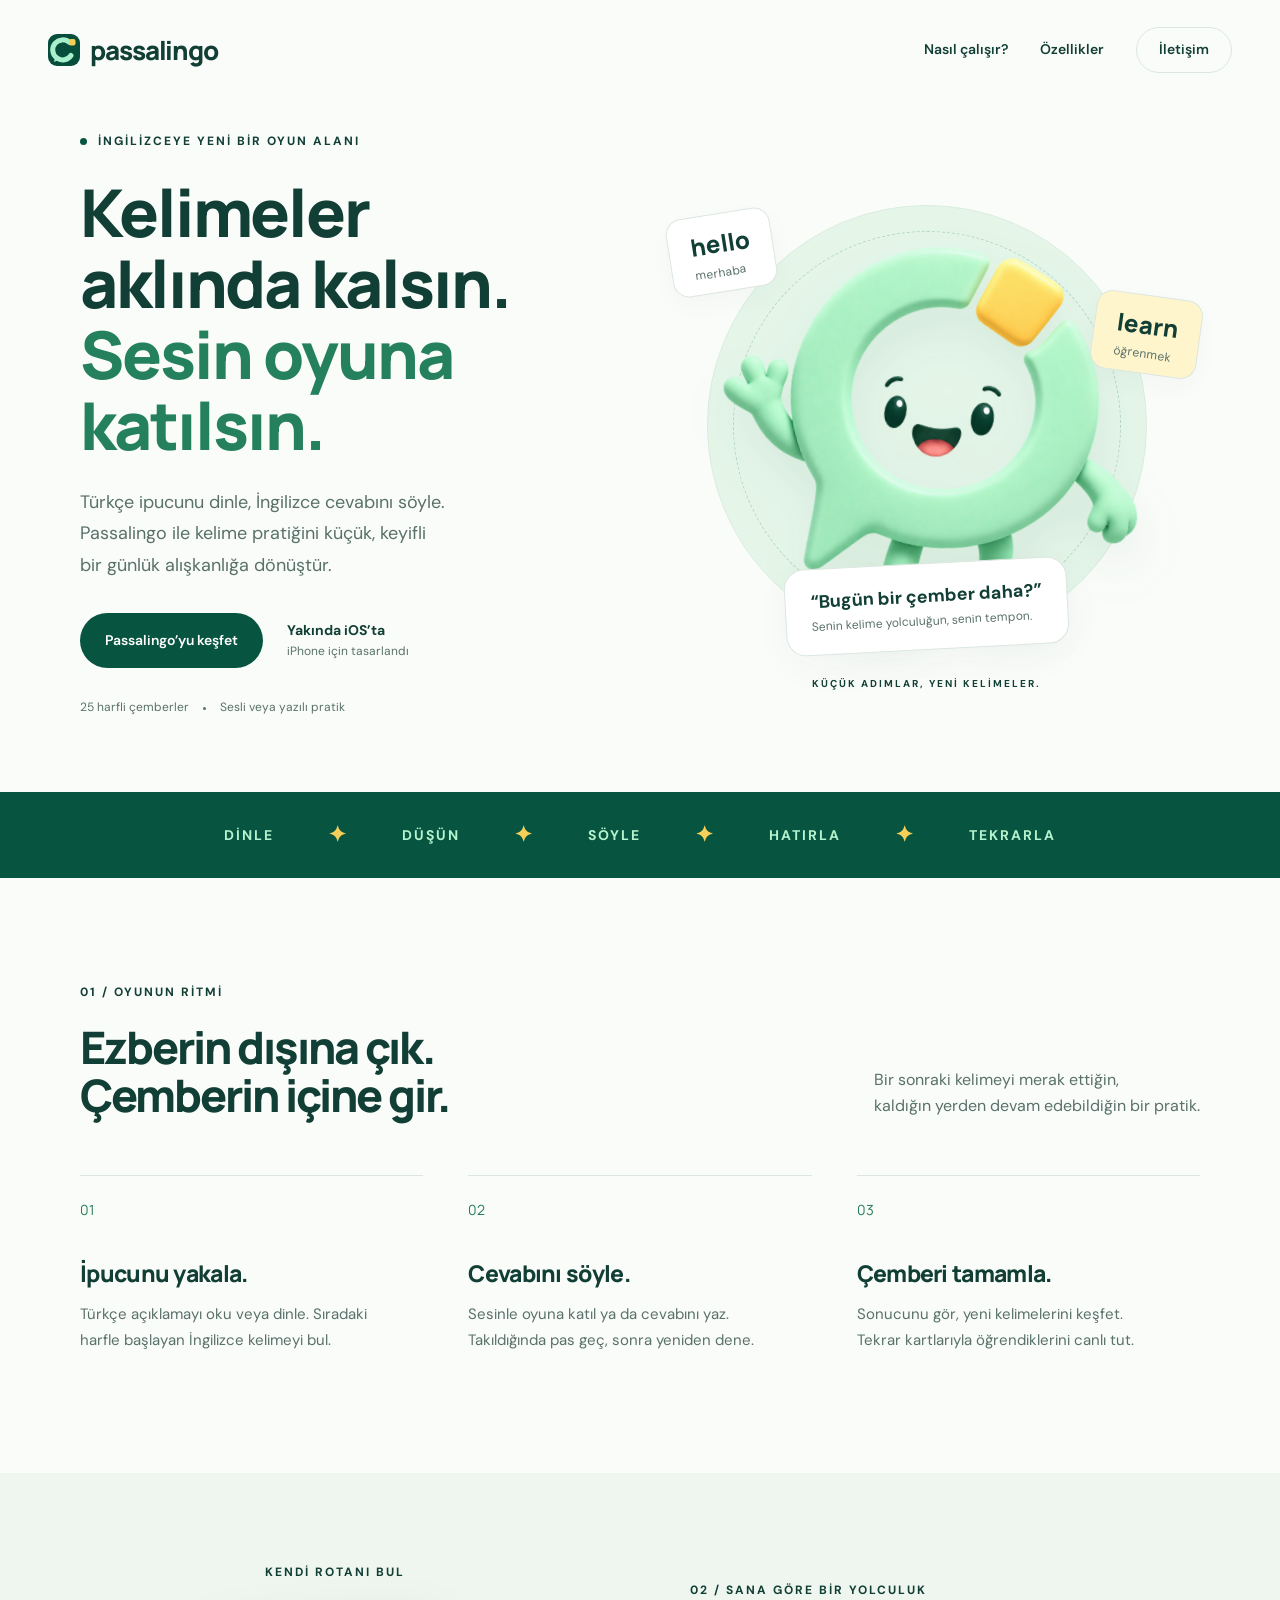
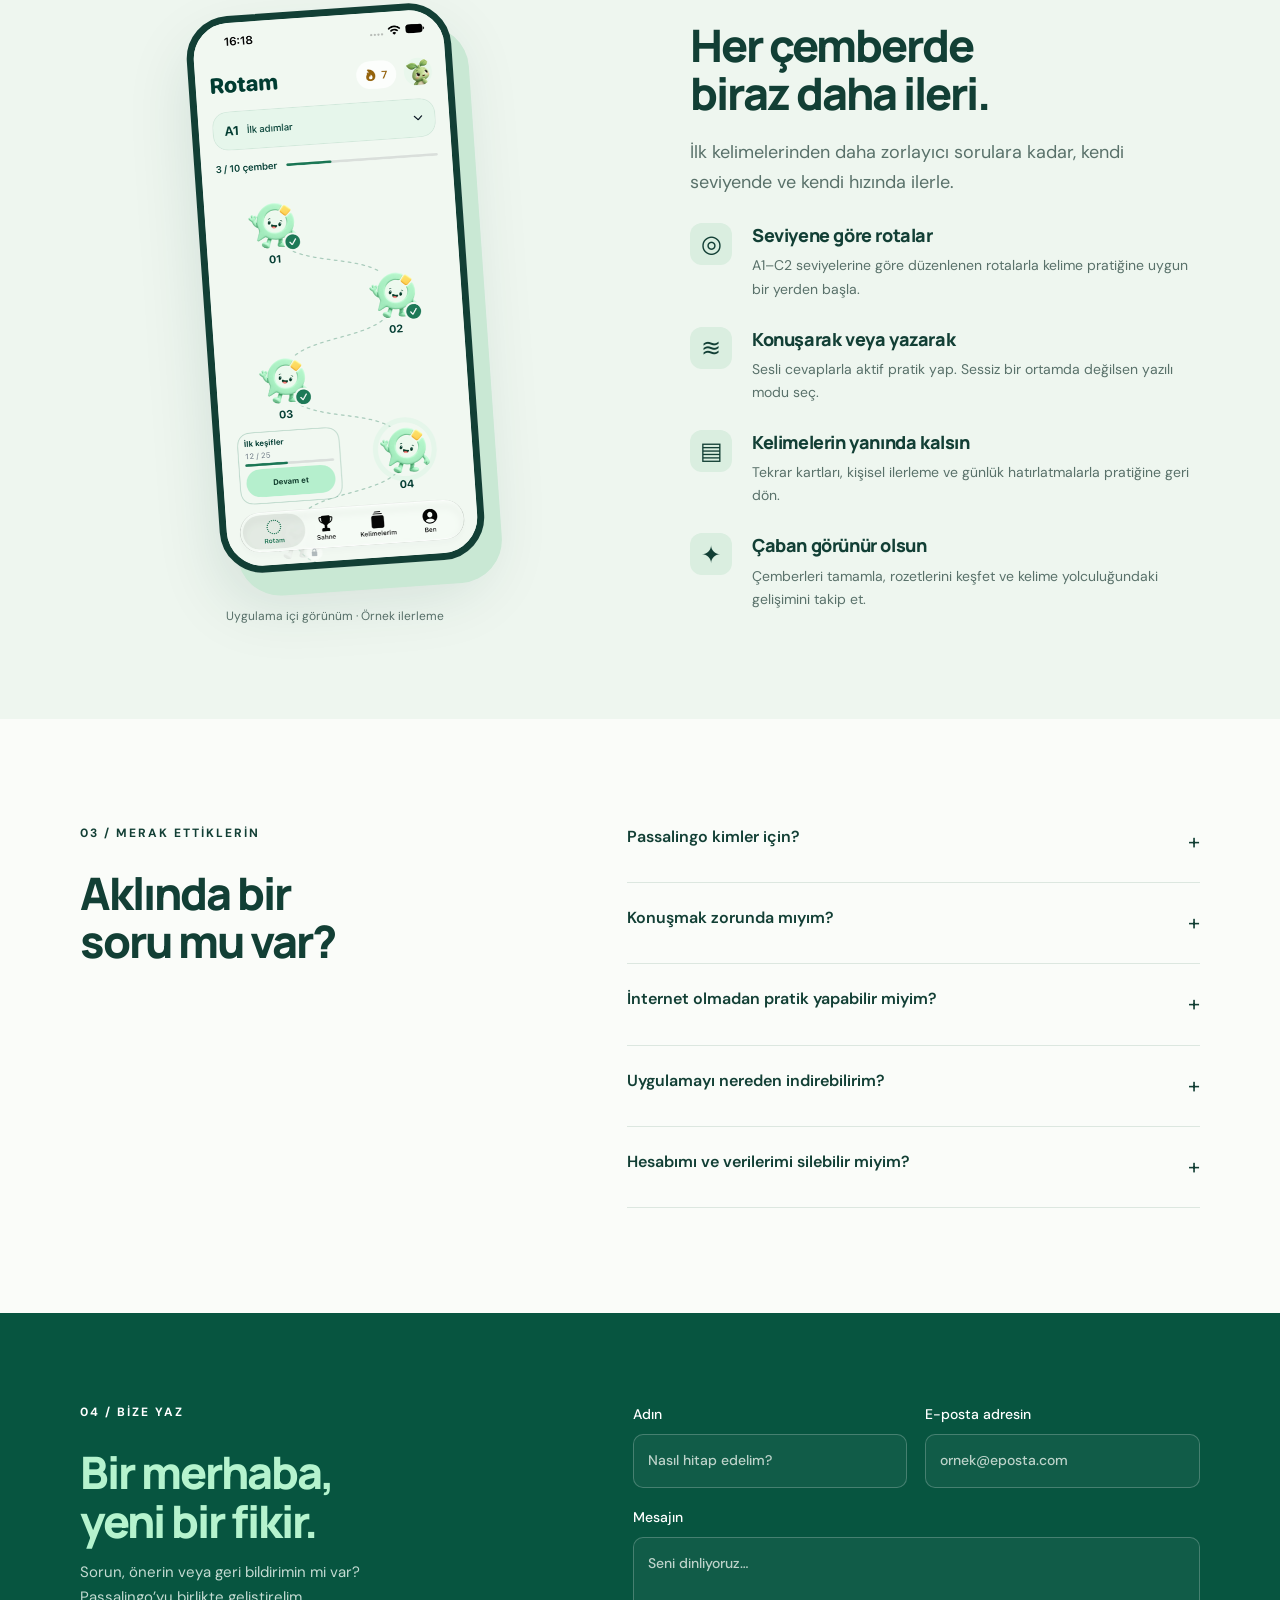
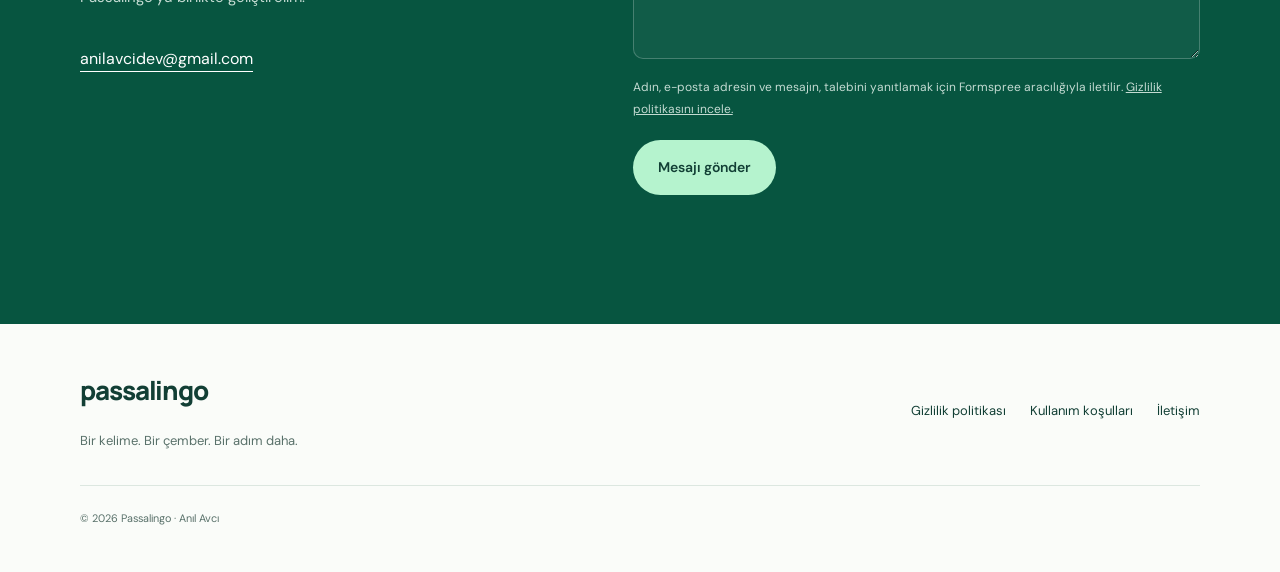
==== index.html @ 8ac50505 "Polish mobile text spacing and document live Pages setup" ====
<!doctype html><html lang="tr"><head><meta charset="utf-8"><meta name="viewport" content="width=device-width,initial-scale=1"><meta name="theme-color" content="#064e3b"><title>Passalingo — Kelimeler aklında kalsın.</title><meta name="description" content="Türkçe ipuçları, İngilizce cevaplar. Passalingo ile sesli ve yazılı kelime pratiği yap, öğrenme çemberlerinde ilerle."><meta property="og:title" content="Passalingo — Kelimeler aklında kalsın."><meta property="og:description" content="Türkçe ipuçları, İngilizce cevaplar. Passalingo ile sesli ve yazılı kelime pratiği yap, öğrenme çemberlerinde ilerle."><meta property="og:type" content="website"><link rel="icon" href="assets/favicon.svg" type="image/svg+xml"><link rel="stylesheet" href="styles.css"><script src="script.js" defer></script></head><body><a class="skip" href="#main">İçeriğe geç</a><header><a class="brand" href="index.html"><img src="assets/favicon.svg" alt="" width="32" height="32">passalingo</a><nav aria-label="Ana gezinme"><a href="index.html#nasil">Nasıl çalışır?</a><a href="index.html#ozellikler">Özellikler</a><a class="nav-contact" href="index.html#iletisim">İletişim</a></nav></header><main id="main"><section class="hero wrap"><div class="hero-copy"><span class="eyebrow"><span class="pill-dot"></span> İNGİLİZCEYE YENİ BİR OYUN ALANI</span><h1>Kelimeler<br>aklında kalsın.<br><em>Sesin oyuna<br>katılsın.</em></h1><p>Türkçe ipucunu dinle, İngilizce cevabını söyle. <br>Passalingo ile kelime pratiğini küçük, keyifli <br>bir günlük alışkanlığa dönüştür.</p><div class="hero-actions"><a class="button" href="#nasil">Passalingo’yu keşfet</a><span class="release">Yakında iOS’ta <small>iPhone için tasarlandı</small></span></div><div class="hero-note"><span>25 harfli çemberler</span><i></i><span>Sesli veya yazılı pratik</span></div></div><div class="hero-art"><div class="orbit"></div><span class="floating word-one">hello <small>merhaba</small></span><span class="floating word-two">learn <small>öğrenmek</small></span><img class="mascot" src="assets/mascot.png" alt="El sallayan mint yeşili Passalingo maskotu" width="700" height="700"><div class="speech">“Bugün bir çember daha?”<span>Senin kelime yolculuğun, senin tempon.</span></div><span class="art-caption">KÜÇÜK ADIMLAR, YENİ KELİMELER.</span></div></section><div class="ticker" aria-label="Öğrenme yaklaşımı"><span>DİNLE</span><b>✦</b><span>DÜŞÜN</span><b>✦</b><span>SÖYLE</span><b>✦</b><span>HATIRLA</span><b>✦</b><span>TEKRARLA</span></div><section id="nasil" class="wrap section"><div class="section-heading"><span class="eyebrow">01 / OYUNUN RİTMİ</span><h2>Ezberin dışına çık.<br>Çemberin içine gir.</h2><p>Bir sonraki kelimeyi merak ettiğin,<br>kaldığın yerden devam edebildiğin bir pratik.</p></div><div class="steps"><article><span class="step">01</span><h3>İpucunu yakala.</h3><p>Türkçe açıklamayı oku veya dinle. Sıradaki harfle başlayan İngilizce kelimeyi bul.</p></article><article><span class="step">02</span><h3>Cevabını söyle.</h3><p>Sesinle oyuna katıl ya da cevabını yaz. Takıldığında pas geç, sonra yeniden dene.</p></article><article><span class="step">03</span><h3>Çemberi tamamla.</h3><p>Sonucunu gör, yeni kelimelerini keşfet. Tekrar kartlarıyla öğrendiklerini canlı tut.</p></article></div></section><section id="ozellikler" class="feature-section"><div class="wrap feature-grid"><div class="phone-area"><span class="eyebrow">KENDİ ROTANI BUL</span><div class="phone"><img src="assets/route.png" width="461" height="1000" loading="lazy" alt="Passalingo Rotam ekranı: A1 öğrenme rotası, tamamlanan ve devam eden kelime çemberleri"></div><small>Uygulama içi görünüm · Örnek ilerleme</small></div><div class="feature-copy"><span class="eyebrow">02 / SANA GÖRE BİR YOLCULUK</span><h2>Her çemberde<br>biraz daha ileri.</h2><p class="lead">İlk kelimelerinden daha zorlayıcı sorulara kadar, kendi seviyende ve kendi hızında ilerle.</p><article class="feature"><span>◎</span><div><h3>Seviyene göre rotalar</h3><p>A1–C2 seviyelerine göre düzenlenen rotalarla kelime pratiğine uygun bir yerden başla.</p></div></article><article class="feature"><span>≋</span><div><h3>Konuşarak veya yazarak</h3><p>Sesli cevaplarla aktif pratik yap. Sessiz bir ortamda değilsen yazılı modu seç.</p></div></article><article class="feature"><span>▤</span><div><h3>Kelimelerin yanında kalsın</h3><p>Tekrar kartları, kişisel ilerleme ve günlük hatırlatmalarla pratiğine geri dön.</p></div></article><article class="feature"><span>✦</span><div><h3>Çaban görünür olsun</h3><p>Çemberleri tamamla, rozetlerini keşfet ve kelime yolculuğundaki gelişimini takip et.</p></div></article></div></div></section><section class="wrap section faq-section"><div><span class="eyebrow">03 / MERAK ETTİKLERİN</span><h2>Aklında bir<br>soru mu var?</h2></div><div class="faq"><details><summary>Passalingo kimler için?</summary><p>İngilizce kelimelerini Türkçe ipuçlarıyla geliştirmek ve konuşarak pratik yapmak isteyenler için. Seviye rotaları, farklı deneyim düzeylerinde pratik yapmana yardımcı olur.</p></details><details><summary>Konuşmak zorunda mıyım?</summary><p>Hayır. Sesli ve yazılı cevap seçenekleri bulunur. Mikrofon izni sesli pratik içindir; yazılı modda mikrofon kullanman gerekmez.</p></details><details><summary>İnternet olmadan pratik yapabilir miyim?</summary><p>Önceden indirilmiş kişisel pratik paketleriyle çevrimdışı çalışabilirsin. Giriş, yeni içerik indirme ve ilerlemeni hesabınla eşitleme için internet gerekir.</p></details><details><summary>Uygulamayı nereden indirebilirim?</summary><p>Passalingo henüz App Store’da yayımlanmadı. Yayınlandığında indirme bağlantısı bu sayfada yer alacak. Soruların için aşağıdaki formdan bize ulaşabilirsin.</p></details><details><summary>Hesabımı ve verilerimi silebilir miyim?</summary><p>Uygulamada Ayarlar → Hesabımı sil adımlarını izleyebilirsin. Verilerin ve silme süreci hakkında ayrıntıları <a href="privacy.html">gizlilik politikamızda</a> bulabilirsin.</p></details></div></section><section id="iletisim" class="contact-section"><div class="wrap contact-grid"><div><span class="eyebrow">04 / BİZE YAZ</span><h2>Bir merhaba,<br>yeni bir fikir.</h2><p>Sorun, önerin veya geri bildirimin mi var?<br>Passalingo’yu birlikte geliştirelim.</p><a class="email" href="mailto:anilavcidev@gmail.com">anilavcidev@gmail.com</a></div><form action="https://formspree.io/f/xqpaobjk" method="POST" id="contact-form"><div class="form-row"><label>Adın<input name="name" autocomplete="name" required maxlength="100" placeholder="Nasıl hitap edelim?"></label><label>E-posta adresin<input type="email" name="email" autocomplete="email" required maxlength="254" placeholder="ornek@eposta.com"></label></div><label>Mesajın<textarea name="message" required minlength="10" maxlength="5000" rows="4" placeholder="Seni dinliyoruz…"></textarea></label><input type="text" name="_gotcha" class="honeypot" tabindex="-1" autocomplete="off" aria-hidden="true"><p class="form-notice">Adın, e-posta adresin ve mesajın, talebini yanıtlamak için Formspree aracılığıyla iletilir. <a href="privacy.html">Gizlilik politikasını incele.</a></p><button class="button" type="submit">Mesajı gönder</button><p id="form-status" role="status" aria-live="polite"></p></form></div></section></main><footer><a class="brand" href="index.html">passalingo</a><p>Bir kelime. Bir çember. Bir adım daha.</p><div><a href="privacy.html">Gizlilik politikası</a><a href="terms.html">Kullanım koşulları</a><a href="mailto:anilavcidev@gmail.com">İletişim</a></div><small>© 2026 Passalingo · Anıl Avcı</small></footer></body></html>
---- styles.css ----
@import url('https://fonts.googleapis.com/css2?family=DM+Sans:wght@400;500;600;700&family=Manrope:wght@400;500;600;700;800&display=swap');
:root{--ink:#123f35;--green:#075540;--mint:#b5f3ce;--paper:#fafcf9;--muted:#59716a;--line:#dce7e0;--yellow:#f6cf59}*{box-sizing:border-box}html{scroll-behavior:smooth;scroll-padding-top:100px}body{margin:0;background:var(--paper);color:var(--ink);font-family:'DM Sans',sans-serif;font-size:16px;line-height:1.65}a{color:inherit}button,input,textarea{font:inherit}button,a,input,textarea,summary{-webkit-tap-highlight-color:transparent}a:focus-visible,button:focus-visible,summary:focus-visible{outline:3px solid #b88915;outline-offset:6px}header{max-width:1280px;margin:auto;height:100px;padding:0 48px;display:flex;align-items:center;justify-content:space-between}.brand{display:flex;gap:10px;align-items:center;font-family:Manrope,sans-serif;font-size:26px;font-weight:800;letter-spacing:-1.1px;text-decoration:none}nav{display:flex;align-items:center;gap:32px;font-size:14px;font-weight:600}nav a{text-decoration:none}nav a:hover{color:#23815d}.nav-contact{border:1px solid var(--line);padding:10px 22px;border-radius:50px}.wrap{max-width:1184px;margin:auto;padding-left:32px;padding-right:32px}.hero{display:grid;grid-template-columns:1.05fr 1fr;min-height:690px;align-items:center;padding-top:32px;padding-bottom:74px}.eyebrow{font-size:12px;letter-spacing:2px;font-weight:700;display:block}.pill-dot{width:7px;height:7px;background:var(--green);display:inline-block;border-radius:100%;margin-right:6px}h1,h2,h3{font-family:Manrope,sans-serif;line-height:1.08;margin:0;font-weight:800;letter-spacing:-2px}h1{font-size:clamp(44px,5.15vw,68px);margin:25px 0}h1 em{font-style:normal;color:#24805d}h2{font-size:clamp(32px,3.5vw,46px)}h3{font-size:23px;letter-spacing:-.7px}.hero-copy>p{color:var(--muted);font-size:18px;line-height:1.75}.hero-actions{display:flex;align-items:center;gap:24px;margin-top:32px}.button{border:0;border-radius:50px;background:var(--green);color:white;padding:16px 25px;font-weight:600;text-decoration:none;display:inline-flex;align-items:center;justify-content:center;cursor:pointer;font-size:14px;transition:background .2s,transform .2s}.button:hover{background:#137653;transform:translateY(-2px)}.button:disabled{opacity:.65;cursor:wait;transform:none}.release{font-size:14px;font-weight:700}.release small{display:block;font-size:12px;font-weight:400;color:var(--muted)}.hero-note{display:flex;align-items:center;gap:14px;font-size:12px;color:var(--muted);margin-top:30px}.hero-note i{width:3px;height:3px;border-radius:50%;background:var(--muted)}.hero-art{position:relative;height:580px;display:flex;align-items:center;justify-content:center}.orbit{width:440px;height:440px;border-radius:50%;background:#e5f6e9;position:absolute;border:1px solid #daeddf}.orbit:after{content:'';inset:25px;position:absolute;border:1px dashed #b7d8c2;border-radius:50%}.mascot{position:relative;width:440px;height:auto;transform:rotate(-7deg);filter:drop-shadow(0 25px 25px #19634413)}.floating{position:absolute;background:white;border:1px solid var(--line);border-radius:16px;padding:9px 22px;font-family:Manrope,sans-serif;font-size:24px;font-weight:800;z-index:1;box-shadow:0 10px 25px #123f3508}.floating small{display:block;font-family:'DM Sans',sans-serif;font-size:12px;font-weight:400;color:var(--muted)}.word-one{top:78px;left:15px;transform:rotate(-9deg)}.word-two{top:160px;right:0;transform:rotate(8deg);background:#fff5cd}.speech{position:absolute;bottom:64px;background:white;border:1px solid var(--line);border-radius:20px;padding:18px 25px;font-size:18px;font-weight:700;box-shadow:0 12px 40px #123f3509;transform:rotate(-3deg)}.speech span{display:block;font-size:12px;font-weight:400;color:var(--muted)}.art-caption{position:absolute;bottom:22px;font-size:10px;font-weight:700;letter-spacing:2px}.ticker{display:flex;justify-content:center;gap:54px;align-items:center;background:var(--green);color:var(--mint);padding:25px 24px;font-size:14px;font-weight:700;letter-spacing:2px;overflow:hidden}.ticker b{color:var(--yellow);font-size:22px}.section{padding-top:105px;padding-bottom:105px}.section-heading{display:grid;grid-template-columns:1.2fr 1fr;gap:20px;align-items:end}.section-heading .eyebrow{grid-column:1/-1}.section-heading p{color:var(--muted);justify-self:end;margin:0}.steps{display:grid;grid-template-columns:repeat(3,1fr);gap:45px;margin-top:55px}.steps article{border-top:1px solid var(--line);padding-top:22px}.step{font-family:Manrope;font-size:14px;color:#257c59;display:block;margin-bottom:40px}.steps p{color:var(--muted);font-size:15px;line-height:1.75;max-width:300px}.feature-section{background:#eef6ef;padding:90px 0}.feature-grid{display:grid;grid-template-columns:1fr 1fr;gap:100px;align-items:center}.phone-area{text-align:center;position:relative}.phone-area>.eyebrow{margin-bottom:26px}.phone{width:265px;border:7px solid var(--ink);border-radius:43px;overflow:hidden;box-shadow:16px 24px 0 #c9e8d4,0 30px 65px #123f3520;margin:0 auto 35px;line-height:0;transform:rotate(-4deg)}.phone img{width:100%;height:auto}.phone-area small{color:var(--muted);font-size:12px}.feature-copy h2{margin:20px 0}.lead{color:var(--muted);font-size:18px}.feature{display:flex;gap:20px;margin-top:26px}.feature>span{flex-shrink:0;width:42px;height:42px;border-radius:12px;background:#daeee0;display:grid;place-items:center;font-size:24px}.feature h3{font-size:18px;letter-spacing:-.4px;line-height:1.4}.feature p{margin:6px 0 0;color:var(--muted);font-size:14px}.faq-section{display:grid;grid-template-columns:1fr 1.2fr;gap:70px}.faq-section h2{margin-top:25px}details{border-bottom:1px solid var(--line);padding:22px 0}details:first-child{padding-top:0}summary{cursor:pointer;list-style:none;font-weight:600;display:flex;justify-content:space-between;gap:20px}summary::-webkit-details-marker{display:none}summary:after{content:'+';font-size:22px;font-weight:400}details[open] summary:after{content:'−'}details p{color:var(--muted);font-size:15px;line-height:1.8;margin:15px 0 3px}.contact-section{background:var(--green);color:white;padding:90px 0}.contact-grid{display:grid;grid-template-columns:1fr 1.2fr;gap:80px}.contact-grid h2{color:var(--mint);margin-top:25px}.contact-grid p{color:#c4dbd2;font-size:15px}.email{display:inline-block;margin-top:22px;font-size:16px;text-underline-offset:7px}.form-row{display:grid;grid-template-columns:1fr 1fr;gap:18px}label{display:block;font-size:14px;font-weight:500}input,textarea{display:block;background:#ffffff0b;border:1px solid #ffffff38;border-radius:10px;width:100%;color:white;padding:14px;margin:8px 0 18px;font-size:14px}textarea{resize:vertical;min-height:120px}input::placeholder,textarea::placeholder{color:#bdd3ca}input:focus,textarea:focus{outline:2px solid var(--mint);outline-offset:2px}.contact-grid .form-notice{font-size:12px;line-height:1.8;margin:0 0 20px}.contact-grid .button{background:var(--mint);color:var(--ink)}#form-status{min-height:24px;margin-bottom:0}.honeypot{display:none}footer{max-width:1184px;margin:auto;padding:45px 32px;display:grid;grid-template-columns:1fr auto;gap:18px;font-size:13px}footer p{margin:0;color:var(--muted);grid-column:1}footer>div{grid-column:2;grid-row:1/3;display:flex;gap:24px;align-items:center}footer a{text-decoration:none}footer a:hover{text-decoration:underline}footer small{color:var(--muted);grid-column:1/-1;border-top:1px solid var(--line);padding-top:24px;margin-top:15px}.skip{position:absolute;top:-100px;left:20px;background:white;padding:12px;z-index:10}.skip:focus{top:10px}.legal{max-width:900px;padding-top:50px;padding-bottom:90px}.back{display:block;margin-bottom:45px;font-size:14px;text-underline-offset:4px}.legal h1{font-size:clamp(38px,6vw,60px)}.updated{font-size:14px;color:var(--muted);border-bottom:1px solid var(--line);padding-bottom:30px}.legal-body section{margin-top:35px}.legal-body h2{font-size:23px;letter-spacing:-.6px;line-height:1.4}.legal-body p{color:var(--muted);line-height:1.9}.legal-body a{color:var(--green);text-underline-offset:3px}@media(min-width:1000px){.mascot{animation:bob 6s ease-in-out infinite}@keyframes bob{50%{transform:translateY(-12px) rotate(-4deg)}}}@media(max-width:900px){header{padding:0 28px;height:84px}nav{gap:20px}.hero{grid-template-columns:1fr 1fr;min-height:600px}.hero-art{height:490px}.mascot{width:340px;max-width:110%}.orbit{width:320px;height:320px}.hero-actions{align-items:flex-start;flex-direction:column;gap:15px}.word-one{top:60px;left:0}.word-two{top:140px;right:-10px}.speech{bottom:45px;padding:14px;font-size:15px}.hero-note{font-size:11px;gap:8px}.ticker{gap:25px}.feature-grid{gap:45px}.contact-grid{gap:40px}.faq-section{gap:40px}footer>div{gap:16px}}@media(max-width:640px){header{padding:0 22px;height:80px}.brand{font-size:23px}.brand img{width:28px;height:28px}nav a:not(.nav-contact){display:none}.nav-contact{padding:8px 17px}.wrap{padding-left:24px;padding-right:24px}.hero{grid-template-columns:1fr;padding-top:25px;padding-bottom:30px}.eyebrow{font-size:10px;letter-spacing:1.6px}h1{font-size:48px;letter-spacing:-2px;line-height:1.12;margin-top:22px}.hero-copy>p{font-size:16px}.hero-copy>p br{display:none}.hero-actions{flex-direction:row;align-items:center;gap:18px}.button{padding:14px 21px;font-size:13px}.release{font-size:12px}.release small{font-size:10px}.hero-note{font-size:11px}.hero-art{height:420px;max-width:380px;width:100%;margin:20px auto 0}.mascot{width:320px}.orbit{width:305px;height:305px}.floating{font-size:20px;padding:8px 17px}.word-one{top:35px;left:0}.word-two{top:90px;right:0}.speech{bottom:35px}.art-caption{bottom:2px;font-size:9px}.ticker{gap:14px;font-size:10px;letter-spacing:1px;padding:20px 12px}.ticker b{font-size:14px}.section{padding-top:65px;padding-bottom:65px}.section-heading{display:block}.section-heading h2{margin-top:20px}.section-heading p{margin-top:20px;font-size:15px}.steps{grid-template-columns:1fr;gap:26px;margin-top:35px}.steps article{position:relative;padding-left:48px}.step{position:absolute;left:0;top:23px;margin:0}.steps h3{font-size:22px}.steps p{max-width:none;margin-bottom:0}.feature-section{padding:60px 0}.feature-grid{grid-template-columns:1fr;gap:48px}.phone{width:235px;border-radius:38px}.feature-copy h2{font-size:36px}.lead{font-size:16px}.faq-section{grid-template-columns:1fr;gap:30px}.contact-section{padding:60px 0}.contact-grid{grid-template-columns:1fr;gap:35px}.contact-grid h2{font-size:36px}.form-row{grid-template-columns:1fr;gap:0}footer{padding:35px 24px;display:flex;flex-direction:column;gap:15px}footer>div{flex-wrap:wrap;gap:12px 20px;font-size:12px}footer small{margin-top:5px}.legal{padding-top:30px}.legal h1{font-size:38px}.legal-body h2{font-size:21px}}@media(prefers-reduced-motion:reduce){html{scroll-behavior:auto}*,*:before,*:after{animation:none!important;transition:none!important}}
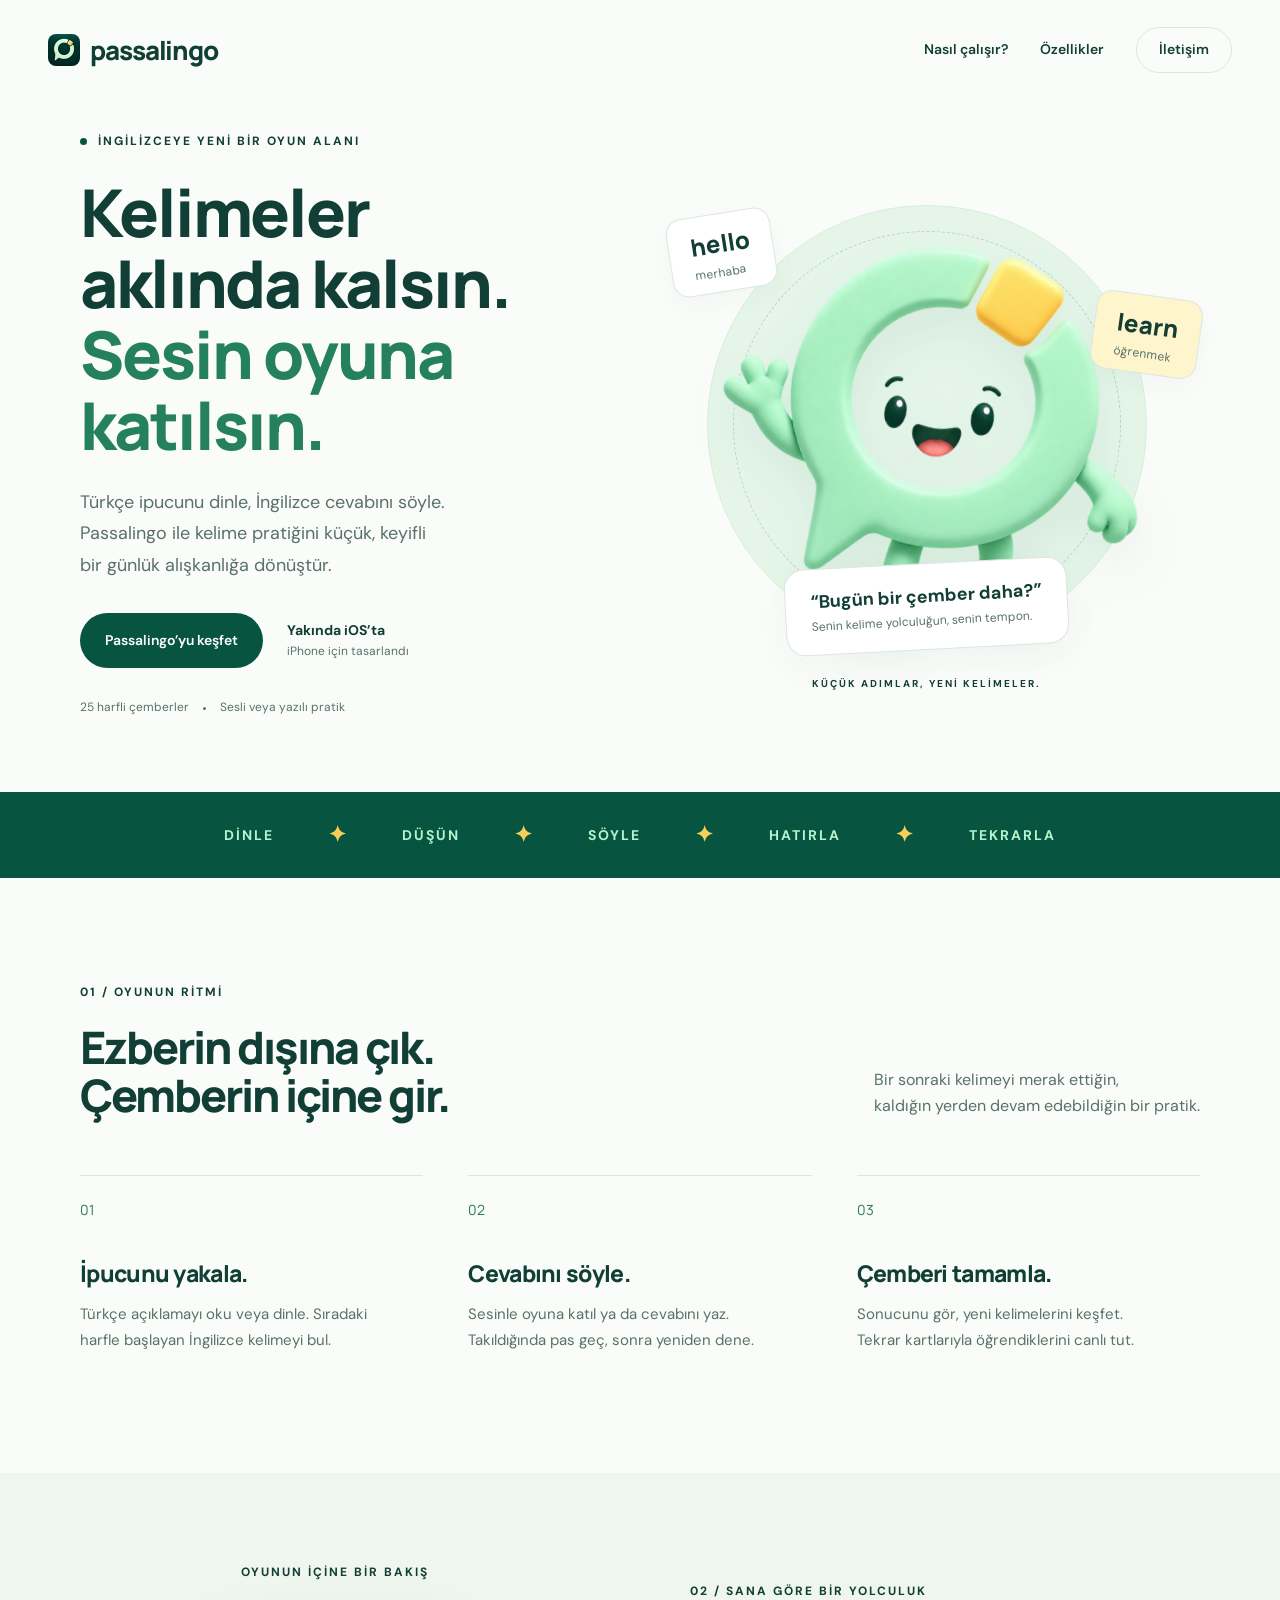
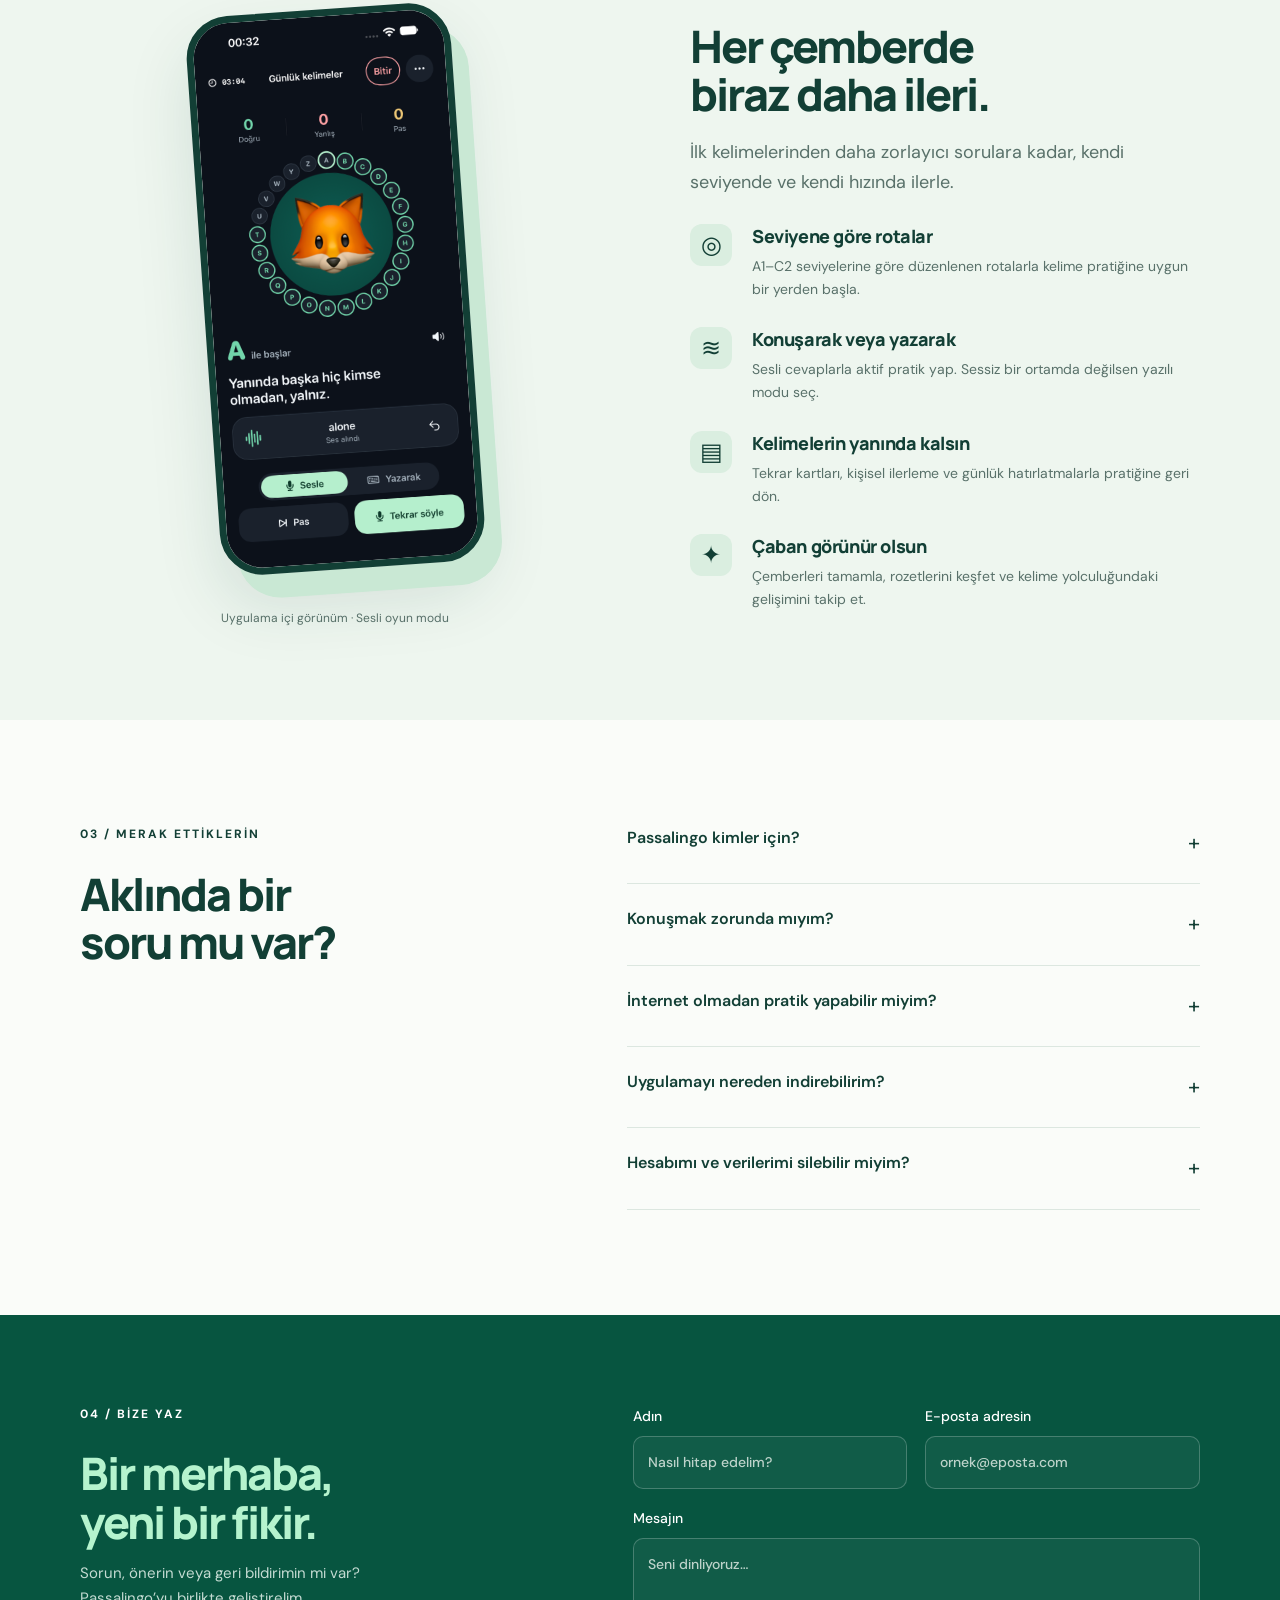
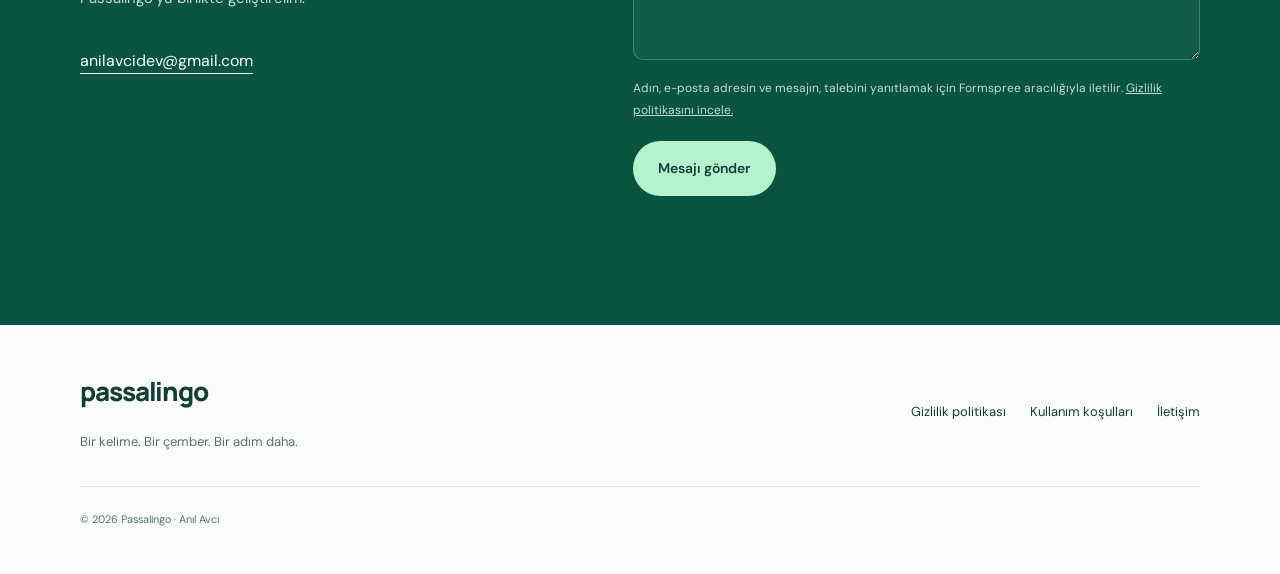
==== commit 24697693: "Use authentic app logo and show gameplay screenshot" ====
--- a/index.html
+++ b/index.html
@@ -1 +1 @@
-<!doctype html><html lang="tr"><head><meta charset="utf-8"><meta name="viewport" content="width=device-width,initial-scale=1"><meta name="theme-color" content="#064e3b"><title>Passalingo — Kelimeler aklında kalsın.</title><meta name="description" content="Türkçe ipuçları, İngilizce cevaplar. Passalingo ile sesli ve yazılı kelime pratiği yap, öğrenme çemberlerinde ilerle."><meta property="og:title" content="Passalingo — Kelimeler aklında kalsın."><meta property="og:description" content="Türkçe ipuçları, İngilizce cevaplar. Passalingo ile sesli ve yazılı kelime pratiği yap, öğrenme çemberlerinde ilerle."><meta property="og:type" content="website"><link rel="icon" href="assets/favicon.svg" type="image/svg+xml"><link rel="stylesheet" href="styles.css"><script src="script.js" defer></script></head><body><a class="skip" href="#main">İçeriğe geç</a><header><a class="brand" href="index.html"><img src="assets/favicon.svg" alt="" width="32" height="32">passalingo</a><nav aria-label="Ana gezinme"><a href="index.html#nasil">Nasıl çalışır?</a><a href="index.html#ozellikler">Özellikler</a><a class="nav-contact" href="index.html#iletisim">İletişim</a></nav></header><main id="main"><section class="hero wrap"><div class="hero-copy"><span class="eyebrow"><span class="pill-dot"></span> İNGİLİZCEYE YENİ BİR OYUN ALANI</span><h1>Kelimeler<br>aklında kalsın.<br><em>Sesin oyuna<br>katılsın.</em></h1><p>Türkçe ipucunu dinle, İngilizce cevabını söyle. <br>Passalingo ile kelime pratiğini küçük, keyifli <br>bir günlük alışkanlığa dönüştür.</p><div class="hero-actions"><a class="button" href="#nasil">Passalingo’yu keşfet</a><span class="release">Yakında iOS’ta <small>iPhone için tasarlandı</small></span></div><div class="hero-note"><span>25 harfli çemberler</span><i></i><span>Sesli veya yazılı pratik</span></div></div><div class="hero-art"><div class="orbit"></div><span class="floating word-one">hello <small>merhaba</small></span><span class="floating word-two">learn <small>öğrenmek</small></span><img class="mascot" src="assets/mascot.png" alt="El sallayan mint yeşili Passalingo maskotu" width="700" height="700"><div class="speech">“Bugün bir çember daha?”<span>Senin kelime yolculuğun, senin tempon.</span></div><span class="art-caption">KÜÇÜK ADIMLAR, YENİ KELİMELER.</span></div></section><div class="ticker" aria-label="Öğrenme yaklaşımı"><span>DİNLE</span><b>✦</b><span>DÜŞÜN</span><b>✦</b><span>SÖYLE</span><b>✦</b><span>HATIRLA</span><b>✦</b><span>TEKRARLA</span></div><section id="nasil" class="wrap section"><div class="section-heading"><span class="eyebrow">01 / OYUNUN RİTMİ</span><h2>Ezberin dışına çık.<br>Çemberin içine gir.</h2><p>Bir sonraki kelimeyi merak ettiğin,<br>kaldığın yerden devam edebildiğin bir pratik.</p></div><div class="steps"><article><span class="step">01</span><h3>İpucunu yakala.</h3><p>Türkçe açıklamayı oku veya dinle. Sıradaki harfle başlayan İngilizce kelimeyi bul.</p></article><article><span class="step">02</span><h3>Cevabını söyle.</h3><p>Sesinle oyuna katıl ya da cevabını yaz. Takıldığında pas geç, sonra yeniden dene.</p></article><article><span class="step">03</span><h3>Çemberi tamamla.</h3><p>Sonucunu gör, yeni kelimelerini keşfet. Tekrar kartlarıyla öğrendiklerini canlı tut.</p></article></div></section><section id="ozellikler" class="feature-section"><div class="wrap feature-grid"><div class="phone-area"><span class="eyebrow">KENDİ ROTANI BUL</span><div class="phone"><img src="assets/route.png" width="461" height="1000" loading="lazy" alt="Passalingo Rotam ekranı: A1 öğrenme rotası, tamamlanan ve devam eden kelime çemberleri"></div><small>Uygulama içi görünüm · Örnek ilerleme</small></div><div class="feature-copy"><span class="eyebrow">02 / SANA GÖRE BİR YOLCULUK</span><h2>Her çemberde<br>biraz daha ileri.</h2><p class="lead">İlk kelimelerinden daha zorlayıcı sorulara kadar, kendi seviyende ve kendi hızında ilerle.</p><article class="feature"><span>◎</span><div><h3>Seviyene göre rotalar</h3><p>A1–C2 seviyelerine göre düzenlenen rotalarla kelime pratiğine uygun bir yerden başla.</p></div></article><article class="feature"><span>≋</span><div><h3>Konuşarak veya yazarak</h3><p>Sesli cevaplarla aktif pratik yap. Sessiz bir ortamda değilsen yazılı modu seç.</p></div></article><article class="feature"><span>▤</span><div><h3>Kelimelerin yanında kalsın</h3><p>Tekrar kartları, kişisel ilerleme ve günlük hatırlatmalarla pratiğine geri dön.</p></div></article><article class="feature"><span>✦</span><div><h3>Çaban görünür olsun</h3><p>Çemberleri tamamla, rozetlerini keşfet ve kelime yolculuğundaki gelişimini takip et.</p></div></article></div></div></section><section class="wrap section faq-section"><div><span class="eyebrow">03 / MERAK ETTİKLERİN</span><h2>Aklında bir<br>soru mu var?</h2></div><div class="faq"><details><summary>Passalingo kimler için?</summary><p>İngilizce kelimelerini Türkçe ipuçlarıyla geliştirmek ve konuşarak pratik yapmak isteyenler için. Seviye rotaları, farklı deneyim düzeylerinde pratik yapmana yardımcı olur.</p></details><details><summary>Konuşmak zorunda mıyım?</summary><p>Hayır. Sesli ve yazılı cevap seçenekleri bulunur. Mikrofon izni sesli pratik içindir; yazılı modda mikrofon kullanman gerekmez.</p></details><details><summary>İnternet olmadan pratik yapabilir miyim?</summary><p>Önceden indirilmiş kişisel pratik paketleriyle çevrimdışı çalışabilirsin. Giriş, yeni içerik indirme ve ilerlemeni hesabınla eşitleme için internet gerekir.</p></details><details><summary>Uygulamayı nereden indirebilirim?</summary><p>Passalingo henüz App Store’da yayımlanmadı. Yayınlandığında indirme bağlantısı bu sayfada yer alacak. Soruların için aşağıdaki formdan bize ulaşabilirsin.</p></details><details><summary>Hesabımı ve verilerimi silebilir miyim?</summary><p>Uygulamada Ayarlar → Hesabımı sil adımlarını izleyebilirsin. Verilerin ve silme süreci hakkında ayrıntıları <a href="privacy.html">gizlilik politikamızda</a> bulabilirsin.</p></details></div></section><section id="iletisim" class="contact-section"><div class="wrap contact-grid"><div><span class="eyebrow">04 / BİZE YAZ</span><h2>Bir merhaba,<br>yeni bir fikir.</h2><p>Sorun, önerin veya geri bildirimin mi var?<br>Passalingo’yu birlikte geliştirelim.</p><a class="email" href="mailto:anilavcidev@gmail.com">anilavcidev@gmail.com</a></div><form action="https://formspree.io/f/xqpaobjk" method="POST" id="contact-form"><div class="form-row"><label>Adın<input name="name" autocomplete="name" required maxlength="100" placeholder="Nasıl hitap edelim?"></label><label>E-posta adresin<input type="email" name="email" autocomplete="email" required maxlength="254" placeholder="ornek@eposta.com"></label></div><label>Mesajın<textarea name="message" required minlength="10" maxlength="5000" rows="4" placeholder="Seni dinliyoruz…"></textarea></label><input type="text" name="_gotcha" class="honeypot" tabindex="-1" autocomplete="off" aria-hidden="true"><p class="form-notice">Adın, e-posta adresin ve mesajın, talebini yanıtlamak için Formspree aracılığıyla iletilir. <a href="privacy.html">Gizlilik politikasını incele.</a></p><button class="button" type="submit">Mesajı gönder</button><p id="form-status" role="status" aria-live="polite"></p></form></div></section></main><footer><a class="brand" href="index.html">passalingo</a><p>Bir kelime. Bir çember. Bir adım daha.</p><div><a href="privacy.html">Gizlilik politikası</a><a href="terms.html">Kullanım koşulları</a><a href="mailto:anilavcidev@gmail.com">İletişim</a></div><small>© 2026 Passalingo · Anıl Avcı</small></footer></body></html>+<!doctype html><html lang="tr"><head><meta charset="utf-8"><meta name="viewport" content="width=device-width,initial-scale=1"><meta name="theme-color" content="#064e3b"><title>Passalingo — Kelimeler aklında kalsın.</title><meta name="description" content="Türkçe ipuçları, İngilizce cevaplar. Passalingo ile sesli ve yazılı kelime pratiği yap, öğrenme çemberlerinde ilerle."><meta property="og:title" content="Passalingo — Kelimeler aklında kalsın."><meta property="og:description" content="Türkçe ipuçları, İngilizce cevaplar. Passalingo ile sesli ve yazılı kelime pratiği yap, öğrenme çemberlerinde ilerle."><meta property="og:type" content="website"><link rel="icon" href="assets/logo.png" type="image/png"><link rel="stylesheet" href="styles.css"><script src="script.js" defer></script></head><body><a class="skip" href="#main">İçeriğe geç</a><header><a class="brand" href="index.html"><img src="assets/logo.png" alt="" width="32" height="32">passalingo</a><nav aria-label="Ana gezinme"><a href="index.html#nasil">Nasıl çalışır?</a><a href="index.html#ozellikler">Özellikler</a><a class="nav-contact" href="index.html#iletisim">İletişim</a></nav></header><main id="main"><section class="hero wrap"><div class="hero-copy"><span class="eyebrow"><span class="pill-dot"></span> İNGİLİZCEYE YENİ BİR OYUN ALANI</span><h1>Kelimeler<br>aklında kalsın.<br><em>Sesin oyuna<br>katılsın.</em></h1><p>Türkçe ipucunu dinle, İngilizce cevabını söyle. <br>Passalingo ile kelime pratiğini küçük, keyifli <br>bir günlük alışkanlığa dönüştür.</p><div class="hero-actions"><a class="button" href="#nasil">Passalingo’yu keşfet</a><span class="release">Yakında iOS’ta <small>iPhone için tasarlandı</small></span></div><div class="hero-note"><span>25 harfli çemberler</span><i></i><span>Sesli veya yazılı pratik</span></div></div><div class="hero-art"><div class="orbit"></div><span class="floating word-one">hello <small>merhaba</small></span><span class="floating word-two">learn <small>öğrenmek</small></span><img class="mascot" src="assets/mascot.png" alt="El sallayan mint yeşili Passalingo maskotu" width="700" height="700"><div class="speech">“Bugün bir çember daha?”<span>Senin kelime yolculuğun, senin tempon.</span></div><span class="art-caption">KÜÇÜK ADIMLAR, YENİ KELİMELER.</span></div></section><div class="ticker" aria-label="Öğrenme yaklaşımı"><span>DİNLE</span><b>✦</b><span>DÜŞÜN</span><b>✦</b><span>SÖYLE</span><b>✦</b><span>HATIRLA</span><b>✦</b><span>TEKRARLA</span></div><section id="nasil" class="wrap section"><div class="section-heading"><span class="eyebrow">01 / OYUNUN RİTMİ</span><h2>Ezberin dışına çık.<br>Çemberin içine gir.</h2><p>Bir sonraki kelimeyi merak ettiğin,<br>kaldığın yerden devam edebildiğin bir pratik.</p></div><div class="steps"><article><span class="step">01</span><h3>İpucunu yakala.</h3><p>Türkçe açıklamayı oku veya dinle. Sıradaki harfle başlayan İngilizce kelimeyi bul.</p></article><article><span class="step">02</span><h3>Cevabını söyle.</h3><p>Sesinle oyuna katıl ya da cevabını yaz. Takıldığında pas geç, sonra yeniden dene.</p></article><article><span class="step">03</span><h3>Çemberi tamamla.</h3><p>Sonucunu gör, yeni kelimelerini keşfet. Tekrar kartlarıyla öğrendiklerini canlı tut.</p></article></div></section><section id="ozellikler" class="feature-section"><div class="wrap feature-grid"><div class="phone-area"><span class="eyebrow">OYUNUN İÇİNE BİR BAKIŞ</span><div class="phone"><img src="assets/gameplay.png" width="644" height="1400" loading="lazy" alt="Passalingo oynanış ekranı: harf çemberi, Türkçe kelime ipucu ve sesli cevap kontrolleri"></div><small>Uygulama içi görünüm · Sesli oyun modu</small></div><div class="feature-copy"><span class="eyebrow">02 / SANA GÖRE BİR YOLCULUK</span><h2>Her çemberde<br>biraz daha ileri.</h2><p class="lead">İlk kelimelerinden daha zorlayıcı sorulara kadar, kendi seviyende ve kendi hızında ilerle.</p><article class="feature"><span>◎</span><div><h3>Seviyene göre rotalar</h3><p>A1–C2 seviyelerine göre düzenlenen rotalarla kelime pratiğine uygun bir yerden başla.</p></div></article><article class="feature"><span>≋</span><div><h3>Konuşarak veya yazarak</h3><p>Sesli cevaplarla aktif pratik yap. Sessiz bir ortamda değilsen yazılı modu seç.</p></div></article><article class="feature"><span>▤</span><div><h3>Kelimelerin yanında kalsın</h3><p>Tekrar kartları, kişisel ilerleme ve günlük hatırlatmalarla pratiğine geri dön.</p></div></article><article class="feature"><span>✦</span><div><h3>Çaban görünür olsun</h3><p>Çemberleri tamamla, rozetlerini keşfet ve kelime yolculuğundaki gelişimini takip et.</p></div></article></div></div></section><section class="wrap section faq-section"><div><span class="eyebrow">03 / MERAK ETTİKLERİN</span><h2>Aklında bir<br>soru mu var?</h2></div><div class="faq"><details><summary>Passalingo kimler için?</summary><p>İngilizce kelimelerini Türkçe ipuçlarıyla geliştirmek ve konuşarak pratik yapmak isteyenler için. Seviye rotaları, farklı deneyim düzeylerinde pratik yapmana yardımcı olur.</p></details><details><summary>Konuşmak zorunda mıyım?</summary><p>Hayır. Sesli ve yazılı cevap seçenekleri bulunur. Mikrofon izni sesli pratik içindir; yazılı modda mikrofon kullanman gerekmez.</p></details><details><summary>İnternet olmadan pratik yapabilir miyim?</summary><p>Önceden indirilmiş kişisel pratik paketleriyle çevrimdışı çalışabilirsin. Giriş, yeni içerik indirme ve ilerlemeni hesabınla eşitleme için internet gerekir.</p></details><details><summary>Uygulamayı nereden indirebilirim?</summary><p>Passalingo henüz App Store’da yayımlanmadı. Yayınlandığında indirme bağlantısı bu sayfada yer alacak. Soruların için aşağıdaki formdan bize ulaşabilirsin.</p></details><details><summary>Hesabımı ve verilerimi silebilir miyim?</summary><p>Uygulamada Ayarlar → Hesabımı sil adımlarını izleyebilirsin. Verilerin ve silme süreci hakkında ayrıntıları <a href="privacy.html">gizlilik politikamızda</a> bulabilirsin.</p></details></div></section><section id="iletisim" class="contact-section"><div class="wrap contact-grid"><div><span class="eyebrow">04 / BİZE YAZ</span><h2>Bir merhaba,<br>yeni bir fikir.</h2><p>Sorun, önerin veya geri bildirimin mi var?<br>Passalingo’yu birlikte geliştirelim.</p><a class="email" href="mailto:anilavcidev@gmail.com">anilavcidev@gmail.com</a></div><form action="https://formspree.io/f/xqpaobjk" method="POST" id="contact-form"><div class="form-row"><label>Adın<input name="name" autocomplete="name" required maxlength="100" placeholder="Nasıl hitap edelim?"></label><label>E-posta adresin<input type="email" name="email" autocomplete="email" required maxlength="254" placeholder="ornek@eposta.com"></label></div><label>Mesajın<textarea name="message" required minlength="10" maxlength="5000" rows="4" placeholder="Seni dinliyoruz…"></textarea></label><input type="text" name="_gotcha" class="honeypot" tabindex="-1" autocomplete="off" aria-hidden="true"><p class="form-notice">Adın, e-posta adresin ve mesajın, talebini yanıtlamak için Formspree aracılığıyla iletilir. <a href="privacy.html">Gizlilik politikasını incele.</a></p><button class="button" type="submit">Mesajı gönder</button><p id="form-status" role="status" aria-live="polite"></p></form></div></section></main><footer><a class="brand" href="index.html">passalingo</a><p>Bir kelime. Bir çember. Bir adım daha.</p><div><a href="privacy.html">Gizlilik politikası</a><a href="terms.html">Kullanım koşulları</a><a href="mailto:anilavcidev@gmail.com">İletişim</a></div><small>© 2026 Passalingo · Anıl Avcı</small></footer></body></html>
--- a/styles.css
+++ b/styles.css
@@ -1,2 +1,4 @@
 @import url('https://fonts.googleapis.com/css2?family=DM+Sans:wght@400;500;600;700&family=Manrope:wght@400;500;600;700;800&display=swap');
 :root{--ink:#123f35;--green:#075540;--mint:#b5f3ce;--paper:#fafcf9;--muted:#59716a;--line:#dce7e0;--yellow:#f6cf59}*{box-sizing:border-box}html{scroll-behavior:smooth;scroll-padding-top:100px}body{margin:0;background:var(--paper);color:var(--ink);font-family:'DM Sans',sans-serif;font-size:16px;line-height:1.65}a{color:inherit}button,input,textarea{font:inherit}button,a,input,textarea,summary{-webkit-tap-highlight-color:transparent}a:focus-visible,button:focus-visible,summary:focus-visible{outline:3px solid #b88915;outline-offset:6px}header{max-width:1280px;margin:auto;height:100px;padding:0 48px;display:flex;align-items:center;justify-content:space-between}.brand{display:flex;gap:10px;align-items:center;font-family:Manrope,sans-serif;font-size:26px;font-weight:800;letter-spacing:-1.1px;text-decoration:none}nav{display:flex;align-items:center;gap:32px;font-size:14px;font-weight:600}nav a{text-decoration:none}nav a:hover{color:#23815d}.nav-contact{border:1px solid var(--line);padding:10px 22px;border-radius:50px}.wrap{max-width:1184px;margin:auto;padding-left:32px;padding-right:32px}.hero{display:grid;grid-template-columns:1.05fr 1fr;min-height:690px;align-items:center;padding-top:32px;padding-bottom:74px}.eyebrow{font-size:12px;letter-spacing:2px;font-weight:700;display:block}.pill-dot{width:7px;height:7px;background:var(--green);display:inline-block;border-radius:100%;margin-right:6px}h1,h2,h3{font-family:Manrope,sans-serif;line-height:1.08;margin:0;font-weight:800;letter-spacing:-2px}h1{font-size:clamp(44px,5.15vw,68px);margin:25px 0}h1 em{font-style:normal;color:#24805d}h2{font-size:clamp(32px,3.5vw,46px)}h3{font-size:23px;letter-spacing:-.7px}.hero-copy>p{color:var(--muted);font-size:18px;line-height:1.75}.hero-actions{display:flex;align-items:center;gap:24px;margin-top:32px}.button{border:0;border-radius:50px;background:var(--green);color:white;padding:16px 25px;font-weight:600;text-decoration:none;display:inline-flex;align-items:center;justify-content:center;cursor:pointer;font-size:14px;transition:background .2s,transform .2s}.button:hover{background:#137653;transform:translateY(-2px)}.button:disabled{opacity:.65;cursor:wait;transform:none}.release{font-size:14px;font-weight:700}.release small{display:block;font-size:12px;font-weight:400;color:var(--muted)}.hero-note{display:flex;align-items:center;gap:14px;font-size:12px;color:var(--muted);margin-top:30px}.hero-note i{width:3px;height:3px;border-radius:50%;background:var(--muted)}.hero-art{position:relative;height:580px;display:flex;align-items:center;justify-content:center}.orbit{width:440px;height:440px;border-radius:50%;background:#e5f6e9;position:absolute;border:1px solid #daeddf}.orbit:after{content:'';inset:25px;position:absolute;border:1px dashed #b7d8c2;border-radius:50%}.mascot{position:relative;width:440px;height:auto;transform:rotate(-7deg);filter:drop-shadow(0 25px 25px #19634413)}.floating{position:absolute;background:white;border:1px solid var(--line);border-radius:16px;padding:9px 22px;font-family:Manrope,sans-serif;font-size:24px;font-weight:800;z-index:1;box-shadow:0 10px 25px #123f3508}.floating small{display:block;font-family:'DM Sans',sans-serif;font-size:12px;font-weight:400;color:var(--muted)}.word-one{top:78px;left:15px;transform:rotate(-9deg)}.word-two{top:160px;right:0;transform:rotate(8deg);background:#fff5cd}.speech{position:absolute;bottom:64px;background:white;border:1px solid var(--line);border-radius:20px;padding:18px 25px;font-size:18px;font-weight:700;box-shadow:0 12px 40px #123f3509;transform:rotate(-3deg)}.speech span{display:block;font-size:12px;font-weight:400;color:var(--muted)}.art-caption{position:absolute;bottom:22px;font-size:10px;font-weight:700;letter-spacing:2px}.ticker{display:flex;justify-content:center;gap:54px;align-items:center;background:var(--green);color:var(--mint);padding:25px 24px;font-size:14px;font-weight:700;letter-spacing:2px;overflow:hidden}.ticker b{color:var(--yellow);font-size:22px}.section{padding-top:105px;padding-bottom:105px}.section-heading{display:grid;grid-template-columns:1.2fr 1fr;gap:20px;align-items:end}.section-heading .eyebrow{grid-column:1/-1}.section-heading p{color:var(--muted);justify-self:end;margin:0}.steps{display:grid;grid-template-columns:repeat(3,1fr);gap:45px;margin-top:55px}.steps article{border-top:1px solid var(--line);padding-top:22px}.step{font-family:Manrope;font-size:14px;color:#257c59;display:block;margin-bottom:40px}.steps p{color:var(--muted);font-size:15px;line-height:1.75;max-width:300px}.feature-section{background:#eef6ef;padding:90px 0}.feature-grid{display:grid;grid-template-columns:1fr 1fr;gap:100px;align-items:center}.phone-area{text-align:center;position:relative}.phone-area>.eyebrow{margin-bottom:26px}.phone{width:265px;border:7px solid var(--ink);border-radius:43px;overflow:hidden;box-shadow:16px 24px 0 #c9e8d4,0 30px 65px #123f3520;margin:0 auto 35px;line-height:0;transform:rotate(-4deg)}.phone img{width:100%;height:auto}.phone-area small{color:var(--muted);font-size:12px}.feature-copy h2{margin:20px 0}.lead{color:var(--muted);font-size:18px}.feature{display:flex;gap:20px;margin-top:26px}.feature>span{flex-shrink:0;width:42px;height:42px;border-radius:12px;background:#daeee0;display:grid;place-items:center;font-size:24px}.feature h3{font-size:18px;letter-spacing:-.4px;line-height:1.4}.feature p{margin:6px 0 0;color:var(--muted);font-size:14px}.faq-section{display:grid;grid-template-columns:1fr 1.2fr;gap:70px}.faq-section h2{margin-top:25px}details{border-bottom:1px solid var(--line);padding:22px 0}details:first-child{padding-top:0}summary{cursor:pointer;list-style:none;font-weight:600;display:flex;justify-content:space-between;gap:20px}summary::-webkit-details-marker{display:none}summary:after{content:'+';font-size:22px;font-weight:400}details[open] summary:after{content:'−'}details p{color:var(--muted);font-size:15px;line-height:1.8;margin:15px 0 3px}.contact-section{background:var(--green);color:white;padding:90px 0}.contact-grid{display:grid;grid-template-columns:1fr 1.2fr;gap:80px}.contact-grid h2{color:var(--mint);margin-top:25px}.contact-grid p{color:#c4dbd2;font-size:15px}.email{display:inline-block;margin-top:22px;font-size:16px;text-underline-offset:7px}.form-row{display:grid;grid-template-columns:1fr 1fr;gap:18px}label{display:block;font-size:14px;font-weight:500}input,textarea{display:block;background:#ffffff0b;border:1px solid #ffffff38;border-radius:10px;width:100%;color:white;padding:14px;margin:8px 0 18px;font-size:14px}textarea{resize:vertical;min-height:120px}input::placeholder,textarea::placeholder{color:#bdd3ca}input:focus,textarea:focus{outline:2px solid var(--mint);outline-offset:2px}.contact-grid .form-notice{font-size:12px;line-height:1.8;margin:0 0 20px}.contact-grid .button{background:var(--mint);color:var(--ink)}#form-status{min-height:24px;margin-bottom:0}.honeypot{display:none}footer{max-width:1184px;margin:auto;padding:45px 32px;display:grid;grid-template-columns:1fr auto;gap:18px;font-size:13px}footer p{margin:0;color:var(--muted);grid-column:1}footer>div{grid-column:2;grid-row:1/3;display:flex;gap:24px;align-items:center}footer a{text-decoration:none}footer a:hover{text-decoration:underline}footer small{color:var(--muted);grid-column:1/-1;border-top:1px solid var(--line);padding-top:24px;margin-top:15px}.skip{position:absolute;top:-100px;left:20px;background:white;padding:12px;z-index:10}.skip:focus{top:10px}.legal{max-width:900px;padding-top:50px;padding-bottom:90px}.back{display:block;margin-bottom:45px;font-size:14px;text-underline-offset:4px}.legal h1{font-size:clamp(38px,6vw,60px)}.updated{font-size:14px;color:var(--muted);border-bottom:1px solid var(--line);padding-bottom:30px}.legal-body section{margin-top:35px}.legal-body h2{font-size:23px;letter-spacing:-.6px;line-height:1.4}.legal-body p{color:var(--muted);line-height:1.9}.legal-body a{color:var(--green);text-underline-offset:3px}@media(min-width:1000px){.mascot{animation:bob 6s ease-in-out infinite}@keyframes bob{50%{transform:translateY(-12px) rotate(-4deg)}}}@media(max-width:900px){header{padding:0 28px;height:84px}nav{gap:20px}.hero{grid-template-columns:1fr 1fr;min-height:600px}.hero-art{height:490px}.mascot{width:340px;max-width:110%}.orbit{width:320px;height:320px}.hero-actions{align-items:flex-start;flex-direction:column;gap:15px}.word-one{top:60px;left:0}.word-two{top:140px;right:-10px}.speech{bottom:45px;padding:14px;font-size:15px}.hero-note{font-size:11px;gap:8px}.ticker{gap:25px}.feature-grid{gap:45px}.contact-grid{gap:40px}.faq-section{gap:40px}footer>div{gap:16px}}@media(max-width:640px){header{padding:0 22px;height:80px}.brand{font-size:23px}.brand img{width:28px;height:28px}nav a:not(.nav-contact){display:none}.nav-contact{padding:8px 17px}.wrap{padding-left:24px;padding-right:24px}.hero{grid-template-columns:1fr;padding-top:25px;padding-bottom:30px}.eyebrow{font-size:10px;letter-spacing:1.6px}h1{font-size:48px;letter-spacing:-2px;line-height:1.12;margin-top:22px}.hero-copy>p{font-size:16px}.hero-copy>p br{display:none}.hero-actions{flex-direction:row;align-items:center;gap:18px}.button{padding:14px 21px;font-size:13px}.release{font-size:12px}.release small{font-size:10px}.hero-note{font-size:11px}.hero-art{height:420px;max-width:380px;width:100%;margin:20px auto 0}.mascot{width:320px}.orbit{width:305px;height:305px}.floating{font-size:20px;padding:8px 17px}.word-one{top:35px;left:0}.word-two{top:90px;right:0}.speech{bottom:35px}.art-caption{bottom:2px;font-size:9px}.ticker{gap:14px;font-size:10px;letter-spacing:1px;padding:20px 12px}.ticker b{font-size:14px}.section{padding-top:65px;padding-bottom:65px}.section-heading{display:block}.section-heading h2{margin-top:20px}.section-heading p{margin-top:20px;font-size:15px}.steps{grid-template-columns:1fr;gap:26px;margin-top:35px}.steps article{position:relative;padding-left:48px}.step{position:absolute;left:0;top:23px;margin:0}.steps h3{font-size:22px}.steps p{max-width:none;margin-bottom:0}.feature-section{padding:60px 0}.feature-grid{grid-template-columns:1fr;gap:48px}.phone{width:235px;border-radius:38px}.feature-copy h2{font-size:36px}.lead{font-size:16px}.faq-section{grid-template-columns:1fr;gap:30px}.contact-section{padding:60px 0}.contact-grid{grid-template-columns:1fr;gap:35px}.contact-grid h2{font-size:36px}.form-row{grid-template-columns:1fr;gap:0}footer{padding:35px 24px;display:flex;flex-direction:column;gap:15px}footer>div{flex-wrap:wrap;gap:12px 20px;font-size:12px}footer small{margin-top:5px}.legal{padding-top:30px}.legal h1{font-size:38px}.legal-body h2{font-size:21px}}@media(prefers-reduced-motion:reduce){html{scroll-behavior:auto}*,*:before,*:after{animation:none!important;transition:none!important}}
+
+.brand img{border-radius:8px;object-fit:contain}
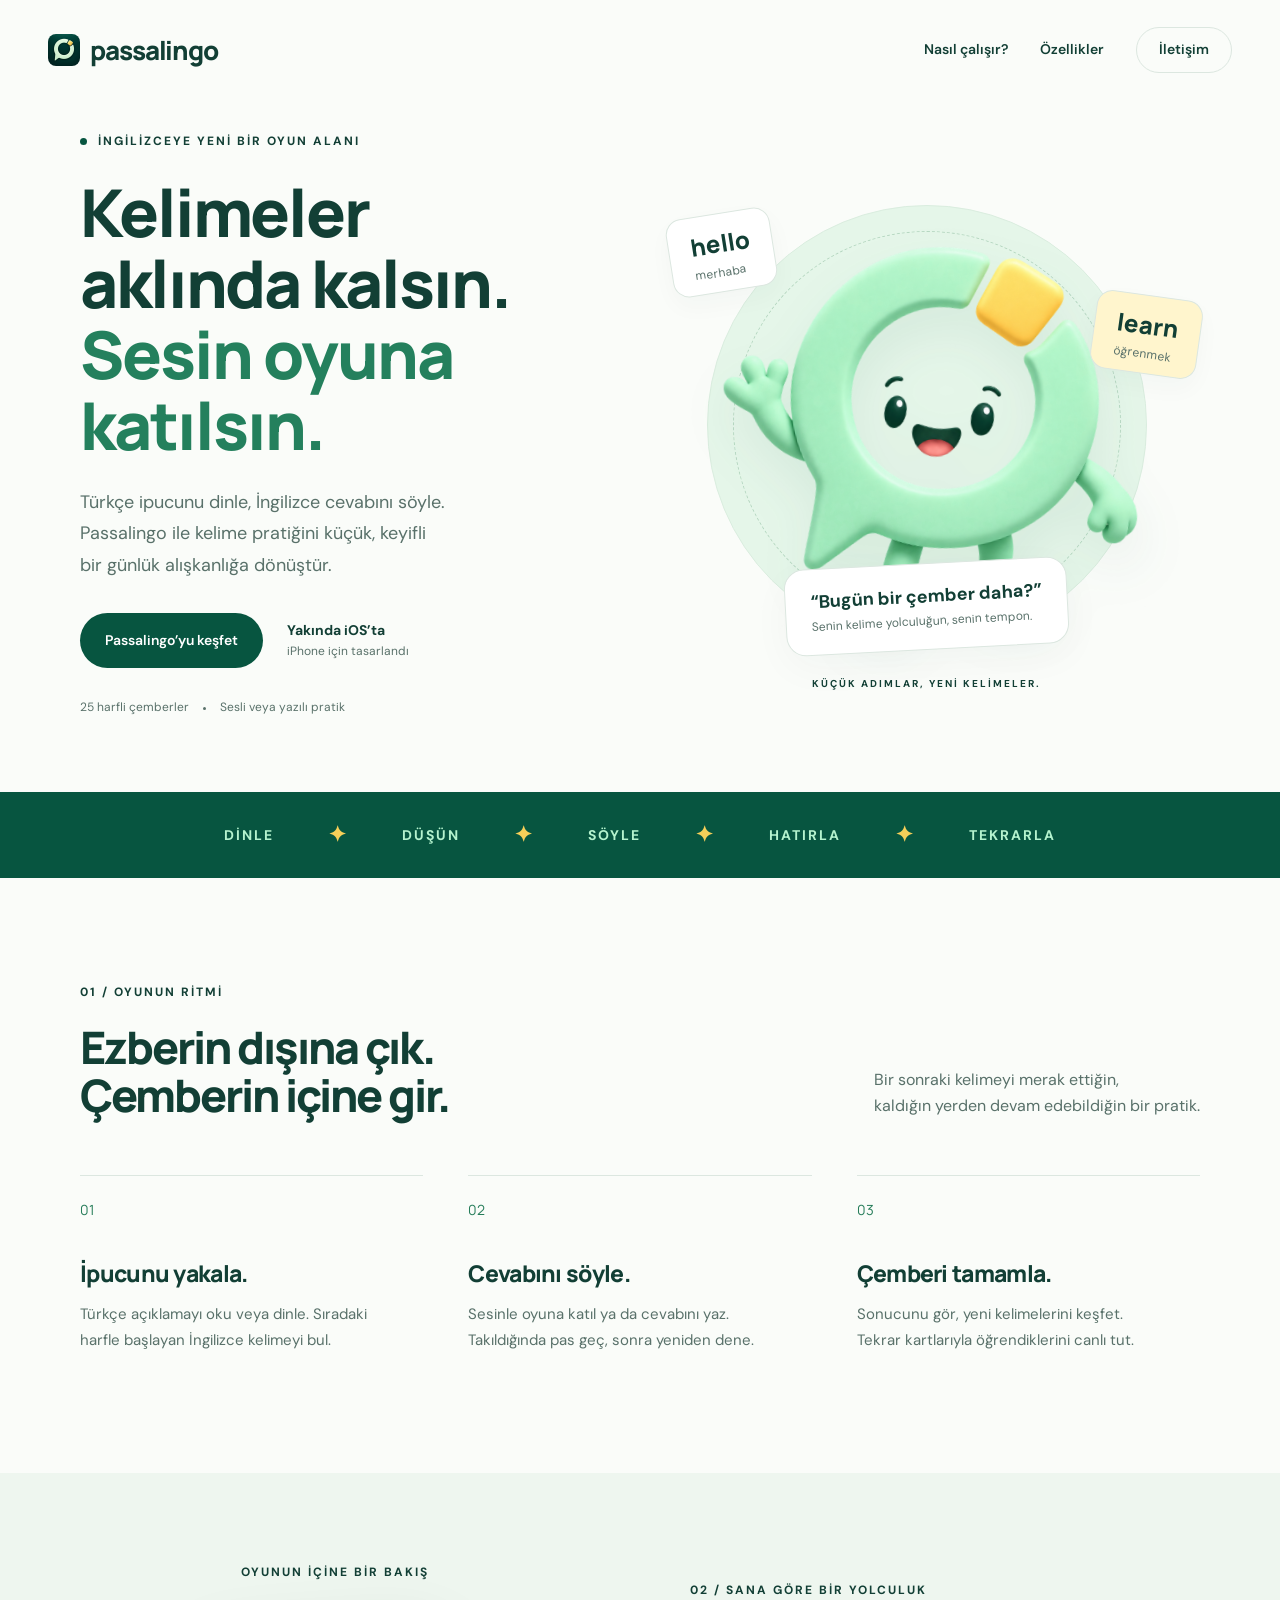
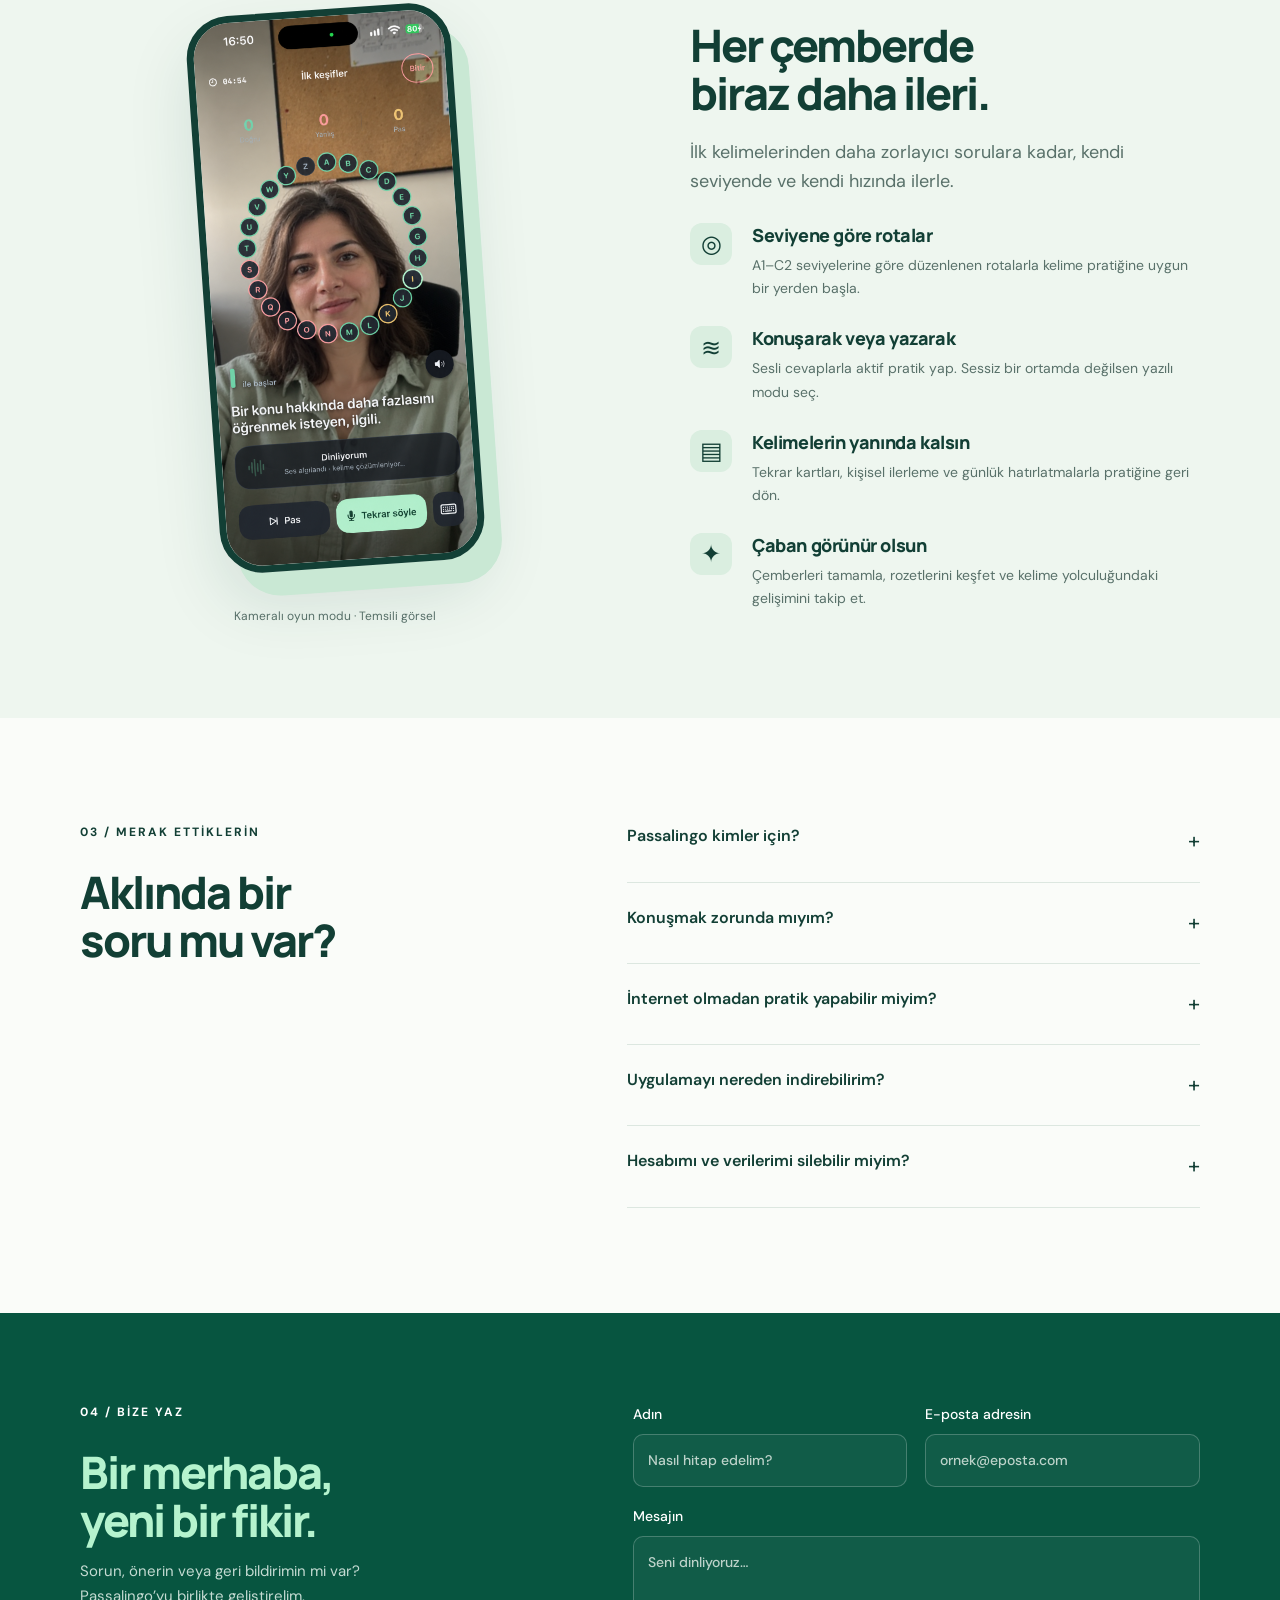
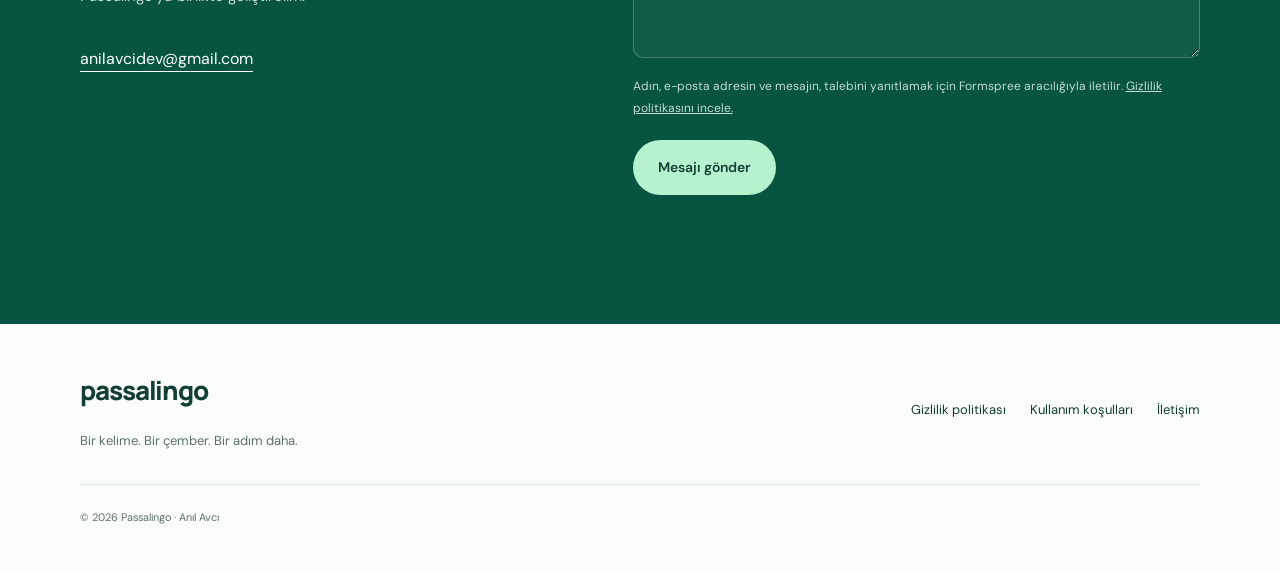
==== commit dbf37c38: "Show camera gameplay with representative woman portrait" ====
--- a/index.html
+++ b/index.html
@@ -1 +1 @@
-<!doctype html><html lang="tr"><head><meta charset="utf-8"><meta name="viewport" content="width=device-width,initial-scale=1"><meta name="theme-color" content="#064e3b"><title>Passalingo — Kelimeler aklında kalsın.</title><meta name="description" content="Türkçe ipuçları, İngilizce cevaplar. Passalingo ile sesli ve yazılı kelime pratiği yap, öğrenme çemberlerinde ilerle."><meta property="og:title" content="Passalingo — Kelimeler aklında kalsın."><meta property="og:description" content="Türkçe ipuçları, İngilizce cevaplar. Passalingo ile sesli ve yazılı kelime pratiği yap, öğrenme çemberlerinde ilerle."><meta property="og:type" content="website"><link rel="icon" href="assets/logo.png" type="image/png"><link rel="stylesheet" href="styles.css"><script src="script.js" defer></script></head><body><a class="skip" href="#main">İçeriğe geç</a><header><a class="brand" href="index.html"><img src="assets/logo.png" alt="" width="32" height="32">passalingo</a><nav aria-label="Ana gezinme"><a href="index.html#nasil">Nasıl çalışır?</a><a href="index.html#ozellikler">Özellikler</a><a class="nav-contact" href="index.html#iletisim">İletişim</a></nav></header><main id="main"><section class="hero wrap"><div class="hero-copy"><span class="eyebrow"><span class="pill-dot"></span> İNGİLİZCEYE YENİ BİR OYUN ALANI</span><h1>Kelimeler<br>aklında kalsın.<br><em>Sesin oyuna<br>katılsın.</em></h1><p>Türkçe ipucunu dinle, İngilizce cevabını söyle. <br>Passalingo ile kelime pratiğini küçük, keyifli <br>bir günlük alışkanlığa dönüştür.</p><div class="hero-actions"><a class="button" href="#nasil">Passalingo’yu keşfet</a><span class="release">Yakında iOS’ta <small>iPhone için tasarlandı</small></span></div><div class="hero-note"><span>25 harfli çemberler</span><i></i><span>Sesli veya yazılı pratik</span></div></div><div class="hero-art"><div class="orbit"></div><span class="floating word-one">hello <small>merhaba</small></span><span class="floating word-two">learn <small>öğrenmek</small></span><img class="mascot" src="assets/mascot.png" alt="El sallayan mint yeşili Passalingo maskotu" width="700" height="700"><div class="speech">“Bugün bir çember daha?”<span>Senin kelime yolculuğun, senin tempon.</span></div><span class="art-caption">KÜÇÜK ADIMLAR, YENİ KELİMELER.</span></div></section><div class="ticker" aria-label="Öğrenme yaklaşımı"><span>DİNLE</span><b>✦</b><span>DÜŞÜN</span><b>✦</b><span>SÖYLE</span><b>✦</b><span>HATIRLA</span><b>✦</b><span>TEKRARLA</span></div><section id="nasil" class="wrap section"><div class="section-heading"><span class="eyebrow">01 / OYUNUN RİTMİ</span><h2>Ezberin dışına çık.<br>Çemberin içine gir.</h2><p>Bir sonraki kelimeyi merak ettiğin,<br>kaldığın yerden devam edebildiğin bir pratik.</p></div><div class="steps"><article><span class="step">01</span><h3>İpucunu yakala.</h3><p>Türkçe açıklamayı oku veya dinle. Sıradaki harfle başlayan İngilizce kelimeyi bul.</p></article><article><span class="step">02</span><h3>Cevabını söyle.</h3><p>Sesinle oyuna katıl ya da cevabını yaz. Takıldığında pas geç, sonra yeniden dene.</p></article><article><span class="step">03</span><h3>Çemberi tamamla.</h3><p>Sonucunu gör, yeni kelimelerini keşfet. Tekrar kartlarıyla öğrendiklerini canlı tut.</p></article></div></section><section id="ozellikler" class="feature-section"><div class="wrap feature-grid"><div class="phone-area"><span class="eyebrow">OYUNUN İÇİNE BİR BAKIŞ</span><div class="phone"><img src="assets/gameplay.png" width="644" height="1400" loading="lazy" alt="Passalingo oynanış ekranı: harf çemberi, Türkçe kelime ipucu ve sesli cevap kontrolleri"></div><small>Uygulama içi görünüm · Sesli oyun modu</small></div><div class="feature-copy"><span class="eyebrow">02 / SANA GÖRE BİR YOLCULUK</span><h2>Her çemberde<br>biraz daha ileri.</h2><p class="lead">İlk kelimelerinden daha zorlayıcı sorulara kadar, kendi seviyende ve kendi hızında ilerle.</p><article class="feature"><span>◎</span><div><h3>Seviyene göre rotalar</h3><p>A1–C2 seviyelerine göre düzenlenen rotalarla kelime pratiğine uygun bir yerden başla.</p></div></article><article class="feature"><span>≋</span><div><h3>Konuşarak veya yazarak</h3><p>Sesli cevaplarla aktif pratik yap. Sessiz bir ortamda değilsen yazılı modu seç.</p></div></article><article class="feature"><span>▤</span><div><h3>Kelimelerin yanında kalsın</h3><p>Tekrar kartları, kişisel ilerleme ve günlük hatırlatmalarla pratiğine geri dön.</p></div></article><article class="feature"><span>✦</span><div><h3>Çaban görünür olsun</h3><p>Çemberleri tamamla, rozetlerini keşfet ve kelime yolculuğundaki gelişimini takip et.</p></div></article></div></div></section><section class="wrap section faq-section"><div><span class="eyebrow">03 / MERAK ETTİKLERİN</span><h2>Aklında bir<br>soru mu var?</h2></div><div class="faq"><details><summary>Passalingo kimler için?</summary><p>İngilizce kelimelerini Türkçe ipuçlarıyla geliştirmek ve konuşarak pratik yapmak isteyenler için. Seviye rotaları, farklı deneyim düzeylerinde pratik yapmana yardımcı olur.</p></details><details><summary>Konuşmak zorunda mıyım?</summary><p>Hayır. Sesli ve yazılı cevap seçenekleri bulunur. Mikrofon izni sesli pratik içindir; yazılı modda mikrofon kullanman gerekmez.</p></details><details><summary>İnternet olmadan pratik yapabilir miyim?</summary><p>Önceden indirilmiş kişisel pratik paketleriyle çevrimdışı çalışabilirsin. Giriş, yeni içerik indirme ve ilerlemeni hesabınla eşitleme için internet gerekir.</p></details><details><summary>Uygulamayı nereden indirebilirim?</summary><p>Passalingo henüz App Store’da yayımlanmadı. Yayınlandığında indirme bağlantısı bu sayfada yer alacak. Soruların için aşağıdaki formdan bize ulaşabilirsin.</p></details><details><summary>Hesabımı ve verilerimi silebilir miyim?</summary><p>Uygulamada Ayarlar → Hesabımı sil adımlarını izleyebilirsin. Verilerin ve silme süreci hakkında ayrıntıları <a href="privacy.html">gizlilik politikamızda</a> bulabilirsin.</p></details></div></section><section id="iletisim" class="contact-section"><div class="wrap contact-grid"><div><span class="eyebrow">04 / BİZE YAZ</span><h2>Bir merhaba,<br>yeni bir fikir.</h2><p>Sorun, önerin veya geri bildirimin mi var?<br>Passalingo’yu birlikte geliştirelim.</p><a class="email" href="mailto:anilavcidev@gmail.com">anilavcidev@gmail.com</a></div><form action="https://formspree.io/f/xqpaobjk" method="POST" id="contact-form"><div class="form-row"><label>Adın<input name="name" autocomplete="name" required maxlength="100" placeholder="Nasıl hitap edelim?"></label><label>E-posta adresin<input type="email" name="email" autocomplete="email" required maxlength="254" placeholder="ornek@eposta.com"></label></div><label>Mesajın<textarea name="message" required minlength="10" maxlength="5000" rows="4" placeholder="Seni dinliyoruz…"></textarea></label><input type="text" name="_gotcha" class="honeypot" tabindex="-1" autocomplete="off" aria-hidden="true"><p class="form-notice">Adın, e-posta adresin ve mesajın, talebini yanıtlamak için Formspree aracılığıyla iletilir. <a href="privacy.html">Gizlilik politikasını incele.</a></p><button class="button" type="submit">Mesajı gönder</button><p id="form-status" role="status" aria-live="polite"></p></form></div></section></main><footer><a class="brand" href="index.html">passalingo</a><p>Bir kelime. Bir çember. Bir adım daha.</p><div><a href="privacy.html">Gizlilik politikası</a><a href="terms.html">Kullanım koşulları</a><a href="mailto:anilavcidev@gmail.com">İletişim</a></div><small>© 2026 Passalingo · Anıl Avcı</small></footer></body></html>+<!doctype html><html lang="tr"><head><meta charset="utf-8"><meta name="viewport" content="width=device-width,initial-scale=1"><meta name="theme-color" content="#064e3b"><title>Passalingo — Kelimeler aklında kalsın.</title><meta name="description" content="Türkçe ipuçları, İngilizce cevaplar. Passalingo ile sesli ve yazılı kelime pratiği yap, öğrenme çemberlerinde ilerle."><meta property="og:title" content="Passalingo — Kelimeler aklında kalsın."><meta property="og:description" content="Türkçe ipuçları, İngilizce cevaplar. Passalingo ile sesli ve yazılı kelime pratiği yap, öğrenme çemberlerinde ilerle."><meta property="og:type" content="website"><link rel="icon" href="assets/logo.png" type="image/png"><link rel="stylesheet" href="styles.css"><script src="script.js" defer></script></head><body><a class="skip" href="#main">İçeriğe geç</a><header><a class="brand" href="index.html"><img src="assets/logo.png" alt="" width="32" height="32">passalingo</a><nav aria-label="Ana gezinme"><a href="index.html#nasil">Nasıl çalışır?</a><a href="index.html#ozellikler">Özellikler</a><a class="nav-contact" href="index.html#iletisim">İletişim</a></nav></header><main id="main"><section class="hero wrap"><div class="hero-copy"><span class="eyebrow"><span class="pill-dot"></span> İNGİLİZCEYE YENİ BİR OYUN ALANI</span><h1>Kelimeler<br>aklında kalsın.<br><em>Sesin oyuna<br>katılsın.</em></h1><p>Türkçe ipucunu dinle, İngilizce cevabını söyle. <br>Passalingo ile kelime pratiğini küçük, keyifli <br>bir günlük alışkanlığa dönüştür.</p><div class="hero-actions"><a class="button" href="#nasil">Passalingo’yu keşfet</a><span class="release">Yakında iOS’ta <small>iPhone için tasarlandı</small></span></div><div class="hero-note"><span>25 harfli çemberler</span><i></i><span>Sesli veya yazılı pratik</span></div></div><div class="hero-art"><div class="orbit"></div><span class="floating word-one">hello <small>merhaba</small></span><span class="floating word-two">learn <small>öğrenmek</small></span><img class="mascot" src="assets/mascot.png" alt="El sallayan mint yeşili Passalingo maskotu" width="700" height="700"><div class="speech">“Bugün bir çember daha?”<span>Senin kelime yolculuğun, senin tempon.</span></div><span class="art-caption">KÜÇÜK ADIMLAR, YENİ KELİMELER.</span></div></section><div class="ticker" aria-label="Öğrenme yaklaşımı"><span>DİNLE</span><b>✦</b><span>DÜŞÜN</span><b>✦</b><span>SÖYLE</span><b>✦</b><span>HATIRLA</span><b>✦</b><span>TEKRARLA</span></div><section id="nasil" class="wrap section"><div class="section-heading"><span class="eyebrow">01 / OYUNUN RİTMİ</span><h2>Ezberin dışına çık.<br>Çemberin içine gir.</h2><p>Bir sonraki kelimeyi merak ettiğin,<br>kaldığın yerden devam edebildiğin bir pratik.</p></div><div class="steps"><article><span class="step">01</span><h3>İpucunu yakala.</h3><p>Türkçe açıklamayı oku veya dinle. Sıradaki harfle başlayan İngilizce kelimeyi bul.</p></article><article><span class="step">02</span><h3>Cevabını söyle.</h3><p>Sesinle oyuna katıl ya da cevabını yaz. Takıldığında pas geç, sonra yeniden dene.</p></article><article><span class="step">03</span><h3>Çemberi tamamla.</h3><p>Sonucunu gör, yeni kelimelerini keşfet. Tekrar kartlarıyla öğrendiklerini canlı tut.</p></article></div></section><section id="ozellikler" class="feature-section"><div class="wrap feature-grid"><div class="phone-area"><span class="eyebrow">OYUNUN İÇİNE BİR BAKIŞ</span><div class="phone"><img src="assets/gameplay-camera.png" width="852" height="1846" loading="lazy" alt="Passalingo kameralı oyun modu: temsili kadın görseli üzerinde harf çemberi, Türkçe ipucu ve sesli cevap kontrolleri"></div><small>Kameralı oyun modu · Temsili görsel</small></div><div class="feature-copy"><span class="eyebrow">02 / SANA GÖRE BİR YOLCULUK</span><h2>Her çemberde<br>biraz daha ileri.</h2><p class="lead">İlk kelimelerinden daha zorlayıcı sorulara kadar, kendi seviyende ve kendi hızında ilerle.</p><article class="feature"><span>◎</span><div><h3>Seviyene göre rotalar</h3><p>A1–C2 seviyelerine göre düzenlenen rotalarla kelime pratiğine uygun bir yerden başla.</p></div></article><article class="feature"><span>≋</span><div><h3>Konuşarak veya yazarak</h3><p>Sesli cevaplarla aktif pratik yap. Sessiz bir ortamda değilsen yazılı modu seç.</p></div></article><article class="feature"><span>▤</span><div><h3>Kelimelerin yanında kalsın</h3><p>Tekrar kartları, kişisel ilerleme ve günlük hatırlatmalarla pratiğine geri dön.</p></div></article><article class="feature"><span>✦</span><div><h3>Çaban görünür olsun</h3><p>Çemberleri tamamla, rozetlerini keşfet ve kelime yolculuğundaki gelişimini takip et.</p></div></article></div></div></section><section class="wrap section faq-section"><div><span class="eyebrow">03 / MERAK ETTİKLERİN</span><h2>Aklında bir<br>soru mu var?</h2></div><div class="faq"><details><summary>Passalingo kimler için?</summary><p>İngilizce kelimelerini Türkçe ipuçlarıyla geliştirmek ve konuşarak pratik yapmak isteyenler için. Seviye rotaları, farklı deneyim düzeylerinde pratik yapmana yardımcı olur.</p></details><details><summary>Konuşmak zorunda mıyım?</summary><p>Hayır. Sesli ve yazılı cevap seçenekleri bulunur. Mikrofon izni sesli pratik içindir; yazılı modda mikrofon kullanman gerekmez.</p></details><details><summary>İnternet olmadan pratik yapabilir miyim?</summary><p>Önceden indirilmiş kişisel pratik paketleriyle çevrimdışı çalışabilirsin. Giriş, yeni içerik indirme ve ilerlemeni hesabınla eşitleme için internet gerekir.</p></details><details><summary>Uygulamayı nereden indirebilirim?</summary><p>Passalingo henüz App Store’da yayımlanmadı. Yayınlandığında indirme bağlantısı bu sayfada yer alacak. Soruların için aşağıdaki formdan bize ulaşabilirsin.</p></details><details><summary>Hesabımı ve verilerimi silebilir miyim?</summary><p>Uygulamada Ayarlar → Hesabımı sil adımlarını izleyebilirsin. Verilerin ve silme süreci hakkında ayrıntıları <a href="privacy.html">gizlilik politikamızda</a> bulabilirsin.</p></details></div></section><section id="iletisim" class="contact-section"><div class="wrap contact-grid"><div><span class="eyebrow">04 / BİZE YAZ</span><h2>Bir merhaba,<br>yeni bir fikir.</h2><p>Sorun, önerin veya geri bildirimin mi var?<br>Passalingo’yu birlikte geliştirelim.</p><a class="email" href="mailto:anilavcidev@gmail.com">anilavcidev@gmail.com</a></div><form action="https://formspree.io/f/xqpaobjk" method="POST" id="contact-form"><div class="form-row"><label>Adın<input name="name" autocomplete="name" required maxlength="100" placeholder="Nasıl hitap edelim?"></label><label>E-posta adresin<input type="email" name="email" autocomplete="email" required maxlength="254" placeholder="ornek@eposta.com"></label></div><label>Mesajın<textarea name="message" required minlength="10" maxlength="5000" rows="4" placeholder="Seni dinliyoruz…"></textarea></label><input type="text" name="_gotcha" class="honeypot" tabindex="-1" autocomplete="off" aria-hidden="true"><p class="form-notice">Adın, e-posta adresin ve mesajın, talebini yanıtlamak için Formspree aracılığıyla iletilir. <a href="privacy.html">Gizlilik politikasını incele.</a></p><button class="button" type="submit">Mesajı gönder</button><p id="form-status" role="status" aria-live="polite"></p></form></div></section></main><footer><a class="brand" href="index.html">passalingo</a><p>Bir kelime. Bir çember. Bir adım daha.</p><div><a href="privacy.html">Gizlilik politikası</a><a href="terms.html">Kullanım koşulları</a><a href="mailto:anilavcidev@gmail.com">İletişim</a></div><small>© 2026 Passalingo · Anıl Avcı</small></footer></body></html>
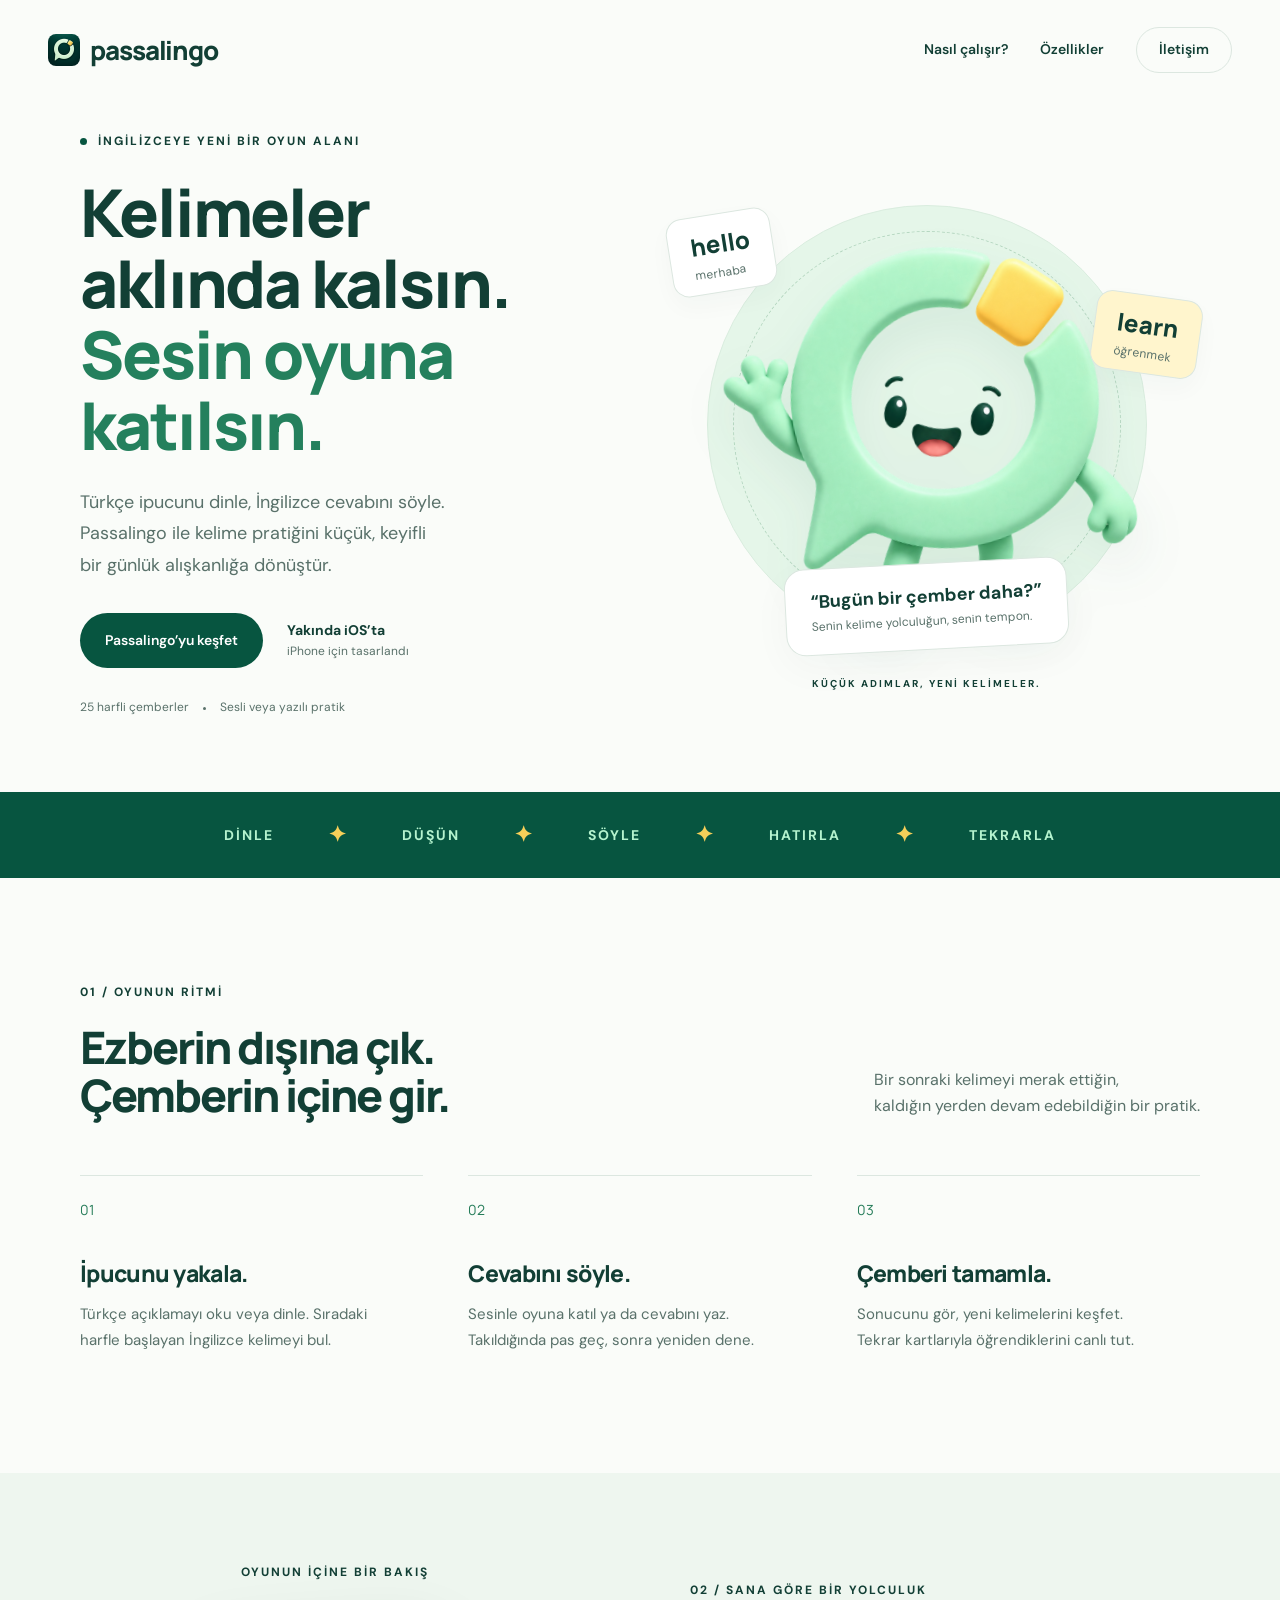
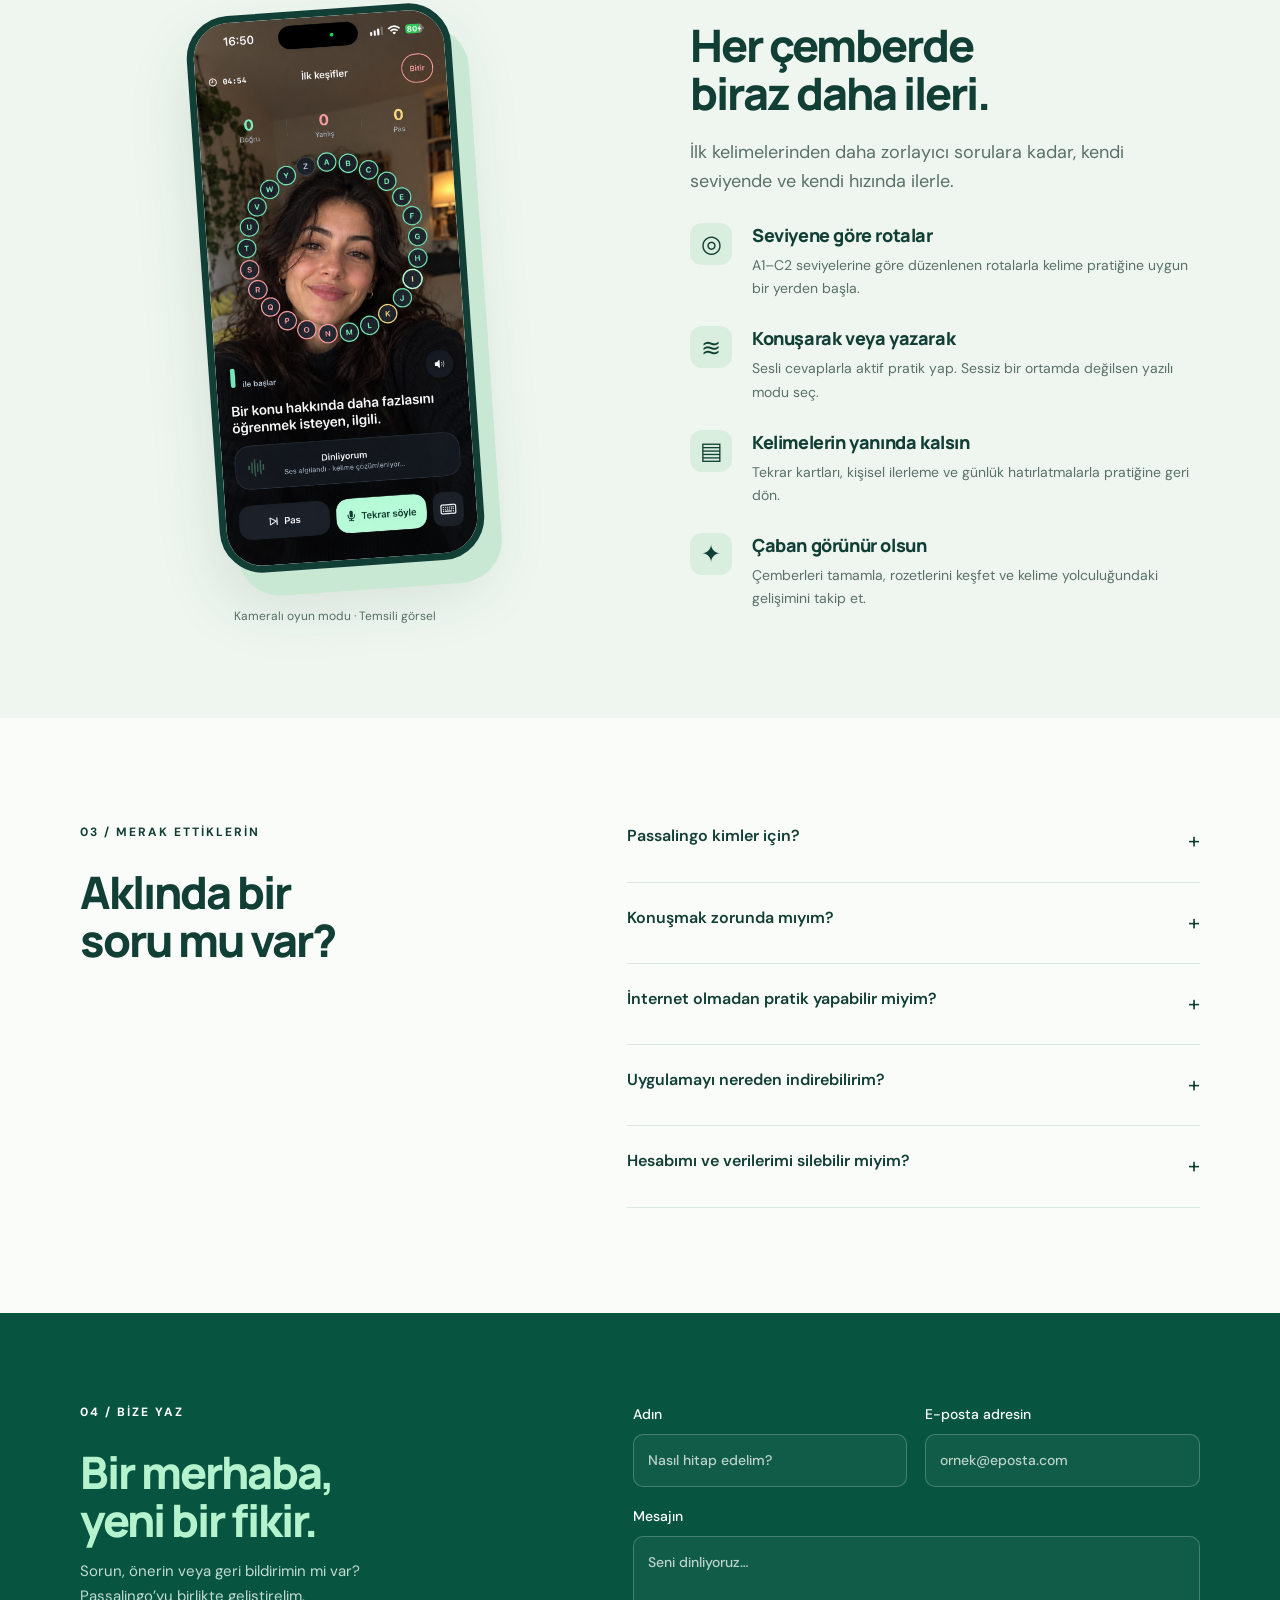
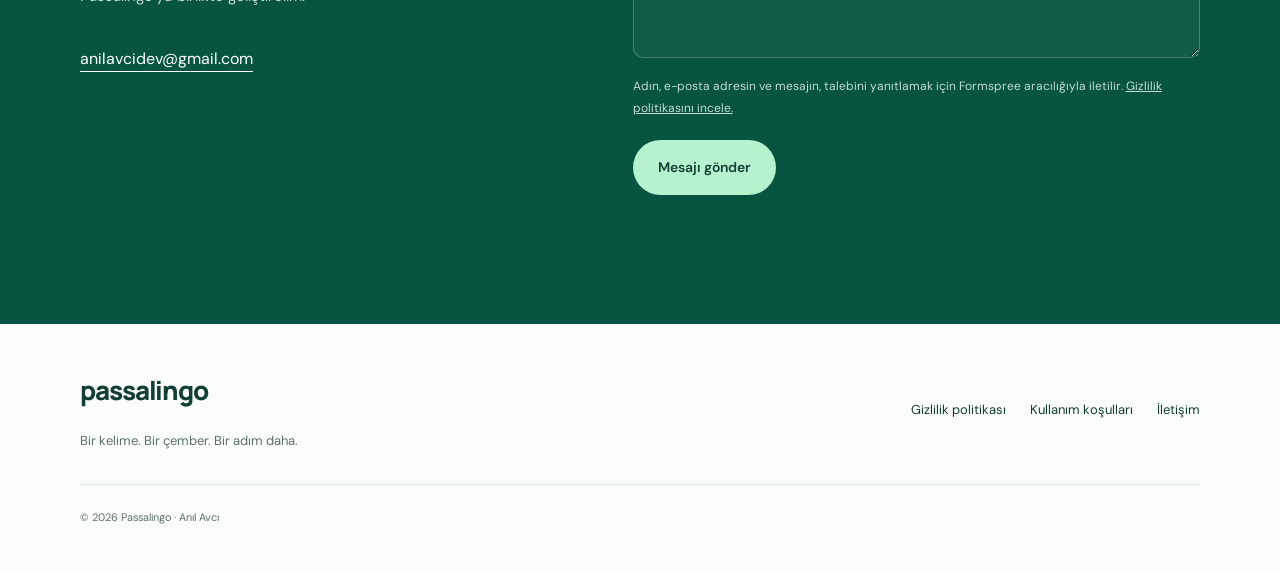
==== commit e7c5eda0: "Match camera portrait and room to supplied reference" ====
--- a/index.html
+++ b/index.html
@@ -1 +1 @@
-<!doctype html><html lang="tr"><head><meta charset="utf-8"><meta name="viewport" content="width=device-width,initial-scale=1"><meta name="theme-color" content="#064e3b"><title>Passalingo — Kelimeler aklında kalsın.</title><meta name="description" content="Türkçe ipuçları, İngilizce cevaplar. Passalingo ile sesli ve yazılı kelime pratiği yap, öğrenme çemberlerinde ilerle."><meta property="og:title" content="Passalingo — Kelimeler aklında kalsın."><meta property="og:description" content="Türkçe ipuçları, İngilizce cevaplar. Passalingo ile sesli ve yazılı kelime pratiği yap, öğrenme çemberlerinde ilerle."><meta property="og:type" content="website"><link rel="icon" href="assets/logo.png" type="image/png"><link rel="stylesheet" href="styles.css"><script src="script.js" defer></script></head><body><a class="skip" href="#main">İçeriğe geç</a><header><a class="brand" href="index.html"><img src="assets/logo.png" alt="" width="32" height="32">passalingo</a><nav aria-label="Ana gezinme"><a href="index.html#nasil">Nasıl çalışır?</a><a href="index.html#ozellikler">Özellikler</a><a class="nav-contact" href="index.html#iletisim">İletişim</a></nav></header><main id="main"><section class="hero wrap"><div class="hero-copy"><span class="eyebrow"><span class="pill-dot"></span> İNGİLİZCEYE YENİ BİR OYUN ALANI</span><h1>Kelimeler<br>aklında kalsın.<br><em>Sesin oyuna<br>katılsın.</em></h1><p>Türkçe ipucunu dinle, İngilizce cevabını söyle. <br>Passalingo ile kelime pratiğini küçük, keyifli <br>bir günlük alışkanlığa dönüştür.</p><div class="hero-actions"><a class="button" href="#nasil">Passalingo’yu keşfet</a><span class="release">Yakında iOS’ta <small>iPhone için tasarlandı</small></span></div><div class="hero-note"><span>25 harfli çemberler</span><i></i><span>Sesli veya yazılı pratik</span></div></div><div class="hero-art"><div class="orbit"></div><span class="floating word-one">hello <small>merhaba</small></span><span class="floating word-two">learn <small>öğrenmek</small></span><img class="mascot" src="assets/mascot.png" alt="El sallayan mint yeşili Passalingo maskotu" width="700" height="700"><div class="speech">“Bugün bir çember daha?”<span>Senin kelime yolculuğun, senin tempon.</span></div><span class="art-caption">KÜÇÜK ADIMLAR, YENİ KELİMELER.</span></div></section><div class="ticker" aria-label="Öğrenme yaklaşımı"><span>DİNLE</span><b>✦</b><span>DÜŞÜN</span><b>✦</b><span>SÖYLE</span><b>✦</b><span>HATIRLA</span><b>✦</b><span>TEKRARLA</span></div><section id="nasil" class="wrap section"><div class="section-heading"><span class="eyebrow">01 / OYUNUN RİTMİ</span><h2>Ezberin dışına çık.<br>Çemberin içine gir.</h2><p>Bir sonraki kelimeyi merak ettiğin,<br>kaldığın yerden devam edebildiğin bir pratik.</p></div><div class="steps"><article><span class="step">01</span><h3>İpucunu yakala.</h3><p>Türkçe açıklamayı oku veya dinle. Sıradaki harfle başlayan İngilizce kelimeyi bul.</p></article><article><span class="step">02</span><h3>Cevabını söyle.</h3><p>Sesinle oyuna katıl ya da cevabını yaz. Takıldığında pas geç, sonra yeniden dene.</p></article><article><span class="step">03</span><h3>Çemberi tamamla.</h3><p>Sonucunu gör, yeni kelimelerini keşfet. Tekrar kartlarıyla öğrendiklerini canlı tut.</p></article></div></section><section id="ozellikler" class="feature-section"><div class="wrap feature-grid"><div class="phone-area"><span class="eyebrow">OYUNUN İÇİNE BİR BAKIŞ</span><div class="phone"><img src="assets/gameplay-camera.png" width="852" height="1846" loading="lazy" alt="Passalingo kameralı oyun modu: temsili kadın görseli üzerinde harf çemberi, Türkçe ipucu ve sesli cevap kontrolleri"></div><small>Kameralı oyun modu · Temsili görsel</small></div><div class="feature-copy"><span class="eyebrow">02 / SANA GÖRE BİR YOLCULUK</span><h2>Her çemberde<br>biraz daha ileri.</h2><p class="lead">İlk kelimelerinden daha zorlayıcı sorulara kadar, kendi seviyende ve kendi hızında ilerle.</p><article class="feature"><span>◎</span><div><h3>Seviyene göre rotalar</h3><p>A1–C2 seviyelerine göre düzenlenen rotalarla kelime pratiğine uygun bir yerden başla.</p></div></article><article class="feature"><span>≋</span><div><h3>Konuşarak veya yazarak</h3><p>Sesli cevaplarla aktif pratik yap. Sessiz bir ortamda değilsen yazılı modu seç.</p></div></article><article class="feature"><span>▤</span><div><h3>Kelimelerin yanında kalsın</h3><p>Tekrar kartları, kişisel ilerleme ve günlük hatırlatmalarla pratiğine geri dön.</p></div></article><article class="feature"><span>✦</span><div><h3>Çaban görünür olsun</h3><p>Çemberleri tamamla, rozetlerini keşfet ve kelime yolculuğundaki gelişimini takip et.</p></div></article></div></div></section><section class="wrap section faq-section"><div><span class="eyebrow">03 / MERAK ETTİKLERİN</span><h2>Aklında bir<br>soru mu var?</h2></div><div class="faq"><details><summary>Passalingo kimler için?</summary><p>İngilizce kelimelerini Türkçe ipuçlarıyla geliştirmek ve konuşarak pratik yapmak isteyenler için. Seviye rotaları, farklı deneyim düzeylerinde pratik yapmana yardımcı olur.</p></details><details><summary>Konuşmak zorunda mıyım?</summary><p>Hayır. Sesli ve yazılı cevap seçenekleri bulunur. Mikrofon izni sesli pratik içindir; yazılı modda mikrofon kullanman gerekmez.</p></details><details><summary>İnternet olmadan pratik yapabilir miyim?</summary><p>Önceden indirilmiş kişisel pratik paketleriyle çevrimdışı çalışabilirsin. Giriş, yeni içerik indirme ve ilerlemeni hesabınla eşitleme için internet gerekir.</p></details><details><summary>Uygulamayı nereden indirebilirim?</summary><p>Passalingo henüz App Store’da yayımlanmadı. Yayınlandığında indirme bağlantısı bu sayfada yer alacak. Soruların için aşağıdaki formdan bize ulaşabilirsin.</p></details><details><summary>Hesabımı ve verilerimi silebilir miyim?</summary><p>Uygulamada Ayarlar → Hesabımı sil adımlarını izleyebilirsin. Verilerin ve silme süreci hakkında ayrıntıları <a href="privacy.html">gizlilik politikamızda</a> bulabilirsin.</p></details></div></section><section id="iletisim" class="contact-section"><div class="wrap contact-grid"><div><span class="eyebrow">04 / BİZE YAZ</span><h2>Bir merhaba,<br>yeni bir fikir.</h2><p>Sorun, önerin veya geri bildirimin mi var?<br>Passalingo’yu birlikte geliştirelim.</p><a class="email" href="mailto:anilavcidev@gmail.com">anilavcidev@gmail.com</a></div><form action="https://formspree.io/f/xqpaobjk" method="POST" id="contact-form"><div class="form-row"><label>Adın<input name="name" autocomplete="name" required maxlength="100" placeholder="Nasıl hitap edelim?"></label><label>E-posta adresin<input type="email" name="email" autocomplete="email" required maxlength="254" placeholder="ornek@eposta.com"></label></div><label>Mesajın<textarea name="message" required minlength="10" maxlength="5000" rows="4" placeholder="Seni dinliyoruz…"></textarea></label><input type="text" name="_gotcha" class="honeypot" tabindex="-1" autocomplete="off" aria-hidden="true"><p class="form-notice">Adın, e-posta adresin ve mesajın, talebini yanıtlamak için Formspree aracılığıyla iletilir. <a href="privacy.html">Gizlilik politikasını incele.</a></p><button class="button" type="submit">Mesajı gönder</button><p id="form-status" role="status" aria-live="polite"></p></form></div></section></main><footer><a class="brand" href="index.html">passalingo</a><p>Bir kelime. Bir çember. Bir adım daha.</p><div><a href="privacy.html">Gizlilik politikası</a><a href="terms.html">Kullanım koşulları</a><a href="mailto:anilavcidev@gmail.com">İletişim</a></div><small>© 2026 Passalingo · Anıl Avcı</small></footer></body></html>+<!doctype html><html lang="tr"><head><meta charset="utf-8"><meta name="viewport" content="width=device-width,initial-scale=1"><meta name="theme-color" content="#064e3b"><title>Passalingo — Kelimeler aklında kalsın.</title><meta name="description" content="Türkçe ipuçları, İngilizce cevaplar. Passalingo ile sesli ve yazılı kelime pratiği yap, öğrenme çemberlerinde ilerle."><meta property="og:title" content="Passalingo — Kelimeler aklında kalsın."><meta property="og:description" content="Türkçe ipuçları, İngilizce cevaplar. Passalingo ile sesli ve yazılı kelime pratiği yap, öğrenme çemberlerinde ilerle."><meta property="og:type" content="website"><link rel="icon" href="assets/logo.png" type="image/png"><link rel="stylesheet" href="styles.css"><script src="script.js" defer></script></head><body><a class="skip" href="#main">İçeriğe geç</a><header><a class="brand" href="index.html"><img src="assets/logo.png" alt="" width="32" height="32">passalingo</a><nav aria-label="Ana gezinme"><a href="index.html#nasil">Nasıl çalışır?</a><a href="index.html#ozellikler">Özellikler</a><a class="nav-contact" href="index.html#iletisim">İletişim</a></nav></header><main id="main"><section class="hero wrap"><div class="hero-copy"><span class="eyebrow"><span class="pill-dot"></span> İNGİLİZCEYE YENİ BİR OYUN ALANI</span><h1>Kelimeler<br>aklında kalsın.<br><em>Sesin oyuna<br>katılsın.</em></h1><p>Türkçe ipucunu dinle, İngilizce cevabını söyle. <br>Passalingo ile kelime pratiğini küçük, keyifli <br>bir günlük alışkanlığa dönüştür.</p><div class="hero-actions"><a class="button" href="#nasil">Passalingo’yu keşfet</a><span class="release">Yakında iOS’ta <small>iPhone için tasarlandı</small></span></div><div class="hero-note"><span>25 harfli çemberler</span><i></i><span>Sesli veya yazılı pratik</span></div></div><div class="hero-art"><div class="orbit"></div><span class="floating word-one">hello <small>merhaba</small></span><span class="floating word-two">learn <small>öğrenmek</small></span><img class="mascot" src="assets/mascot.png" alt="El sallayan mint yeşili Passalingo maskotu" width="700" height="700"><div class="speech">“Bugün bir çember daha?”<span>Senin kelime yolculuğun, senin tempon.</span></div><span class="art-caption">KÜÇÜK ADIMLAR, YENİ KELİMELER.</span></div></section><div class="ticker" aria-label="Öğrenme yaklaşımı"><span>DİNLE</span><b>✦</b><span>DÜŞÜN</span><b>✦</b><span>SÖYLE</span><b>✦</b><span>HATIRLA</span><b>✦</b><span>TEKRARLA</span></div><section id="nasil" class="wrap section"><div class="section-heading"><span class="eyebrow">01 / OYUNUN RİTMİ</span><h2>Ezberin dışına çık.<br>Çemberin içine gir.</h2><p>Bir sonraki kelimeyi merak ettiğin,<br>kaldığın yerden devam edebildiğin bir pratik.</p></div><div class="steps"><article><span class="step">01</span><h3>İpucunu yakala.</h3><p>Türkçe açıklamayı oku veya dinle. Sıradaki harfle başlayan İngilizce kelimeyi bul.</p></article><article><span class="step">02</span><h3>Cevabını söyle.</h3><p>Sesinle oyuna katıl ya da cevabını yaz. Takıldığında pas geç, sonra yeniden dene.</p></article><article><span class="step">03</span><h3>Çemberi tamamla.</h3><p>Sonucunu gör, yeni kelimelerini keşfet. Tekrar kartlarıyla öğrendiklerini canlı tut.</p></article></div></section><section id="ozellikler" class="feature-section"><div class="wrap feature-grid"><div class="phone-area"><span class="eyebrow">OYUNUN İÇİNE BİR BAKIŞ</span><div class="phone"><img src="assets/gameplay-camera-v2.png" width="852" height="1846" loading="lazy" alt="Passalingo kameralı oyun modu: temsili kadın görseli üzerinde harf çemberi, Türkçe ipucu ve sesli cevap kontrolleri"></div><small>Kameralı oyun modu · Temsili görsel</small></div><div class="feature-copy"><span class="eyebrow">02 / SANA GÖRE BİR YOLCULUK</span><h2>Her çemberde<br>biraz daha ileri.</h2><p class="lead">İlk kelimelerinden daha zorlayıcı sorulara kadar, kendi seviyende ve kendi hızında ilerle.</p><article class="feature"><span>◎</span><div><h3>Seviyene göre rotalar</h3><p>A1–C2 seviyelerine göre düzenlenen rotalarla kelime pratiğine uygun bir yerden başla.</p></div></article><article class="feature"><span>≋</span><div><h3>Konuşarak veya yazarak</h3><p>Sesli cevaplarla aktif pratik yap. Sessiz bir ortamda değilsen yazılı modu seç.</p></div></article><article class="feature"><span>▤</span><div><h3>Kelimelerin yanında kalsın</h3><p>Tekrar kartları, kişisel ilerleme ve günlük hatırlatmalarla pratiğine geri dön.</p></div></article><article class="feature"><span>✦</span><div><h3>Çaban görünür olsun</h3><p>Çemberleri tamamla, rozetlerini keşfet ve kelime yolculuğundaki gelişimini takip et.</p></div></article></div></div></section><section class="wrap section faq-section"><div><span class="eyebrow">03 / MERAK ETTİKLERİN</span><h2>Aklında bir<br>soru mu var?</h2></div><div class="faq"><details><summary>Passalingo kimler için?</summary><p>İngilizce kelimelerini Türkçe ipuçlarıyla geliştirmek ve konuşarak pratik yapmak isteyenler için. Seviye rotaları, farklı deneyim düzeylerinde pratik yapmana yardımcı olur.</p></details><details><summary>Konuşmak zorunda mıyım?</summary><p>Hayır. Sesli ve yazılı cevap seçenekleri bulunur. Mikrofon izni sesli pratik içindir; yazılı modda mikrofon kullanman gerekmez.</p></details><details><summary>İnternet olmadan pratik yapabilir miyim?</summary><p>Önceden indirilmiş kişisel pratik paketleriyle çevrimdışı çalışabilirsin. Giriş, yeni içerik indirme ve ilerlemeni hesabınla eşitleme için internet gerekir.</p></details><details><summary>Uygulamayı nereden indirebilirim?</summary><p>Passalingo henüz App Store’da yayımlanmadı. Yayınlandığında indirme bağlantısı bu sayfada yer alacak. Soruların için aşağıdaki formdan bize ulaşabilirsin.</p></details><details><summary>Hesabımı ve verilerimi silebilir miyim?</summary><p>Uygulamada Ayarlar → Hesabımı sil adımlarını izleyebilirsin. Verilerin ve silme süreci hakkında ayrıntıları <a href="privacy.html">gizlilik politikamızda</a> bulabilirsin.</p></details></div></section><section id="iletisim" class="contact-section"><div class="wrap contact-grid"><div><span class="eyebrow">04 / BİZE YAZ</span><h2>Bir merhaba,<br>yeni bir fikir.</h2><p>Sorun, önerin veya geri bildirimin mi var?<br>Passalingo’yu birlikte geliştirelim.</p><a class="email" href="mailto:anilavcidev@gmail.com">anilavcidev@gmail.com</a></div><form action="https://formspree.io/f/xqpaobjk" method="POST" id="contact-form"><div class="form-row"><label>Adın<input name="name" autocomplete="name" required maxlength="100" placeholder="Nasıl hitap edelim?"></label><label>E-posta adresin<input type="email" name="email" autocomplete="email" required maxlength="254" placeholder="ornek@eposta.com"></label></div><label>Mesajın<textarea name="message" required minlength="10" maxlength="5000" rows="4" placeholder="Seni dinliyoruz…"></textarea></label><input type="text" name="_gotcha" class="honeypot" tabindex="-1" autocomplete="off" aria-hidden="true"><p class="form-notice">Adın, e-posta adresin ve mesajın, talebini yanıtlamak için Formspree aracılığıyla iletilir. <a href="privacy.html">Gizlilik politikasını incele.</a></p><button class="button" type="submit">Mesajı gönder</button><p id="form-status" role="status" aria-live="polite"></p></form></div></section></main><footer><a class="brand" href="index.html">passalingo</a><p>Bir kelime. Bir çember. Bir adım daha.</p><div><a href="privacy.html">Gizlilik politikası</a><a href="terms.html">Kullanım koşulları</a><a href="mailto:anilavcidev@gmail.com">İletişim</a></div><small>© 2026 Passalingo · Anıl Avcı</small></footer></body></html>
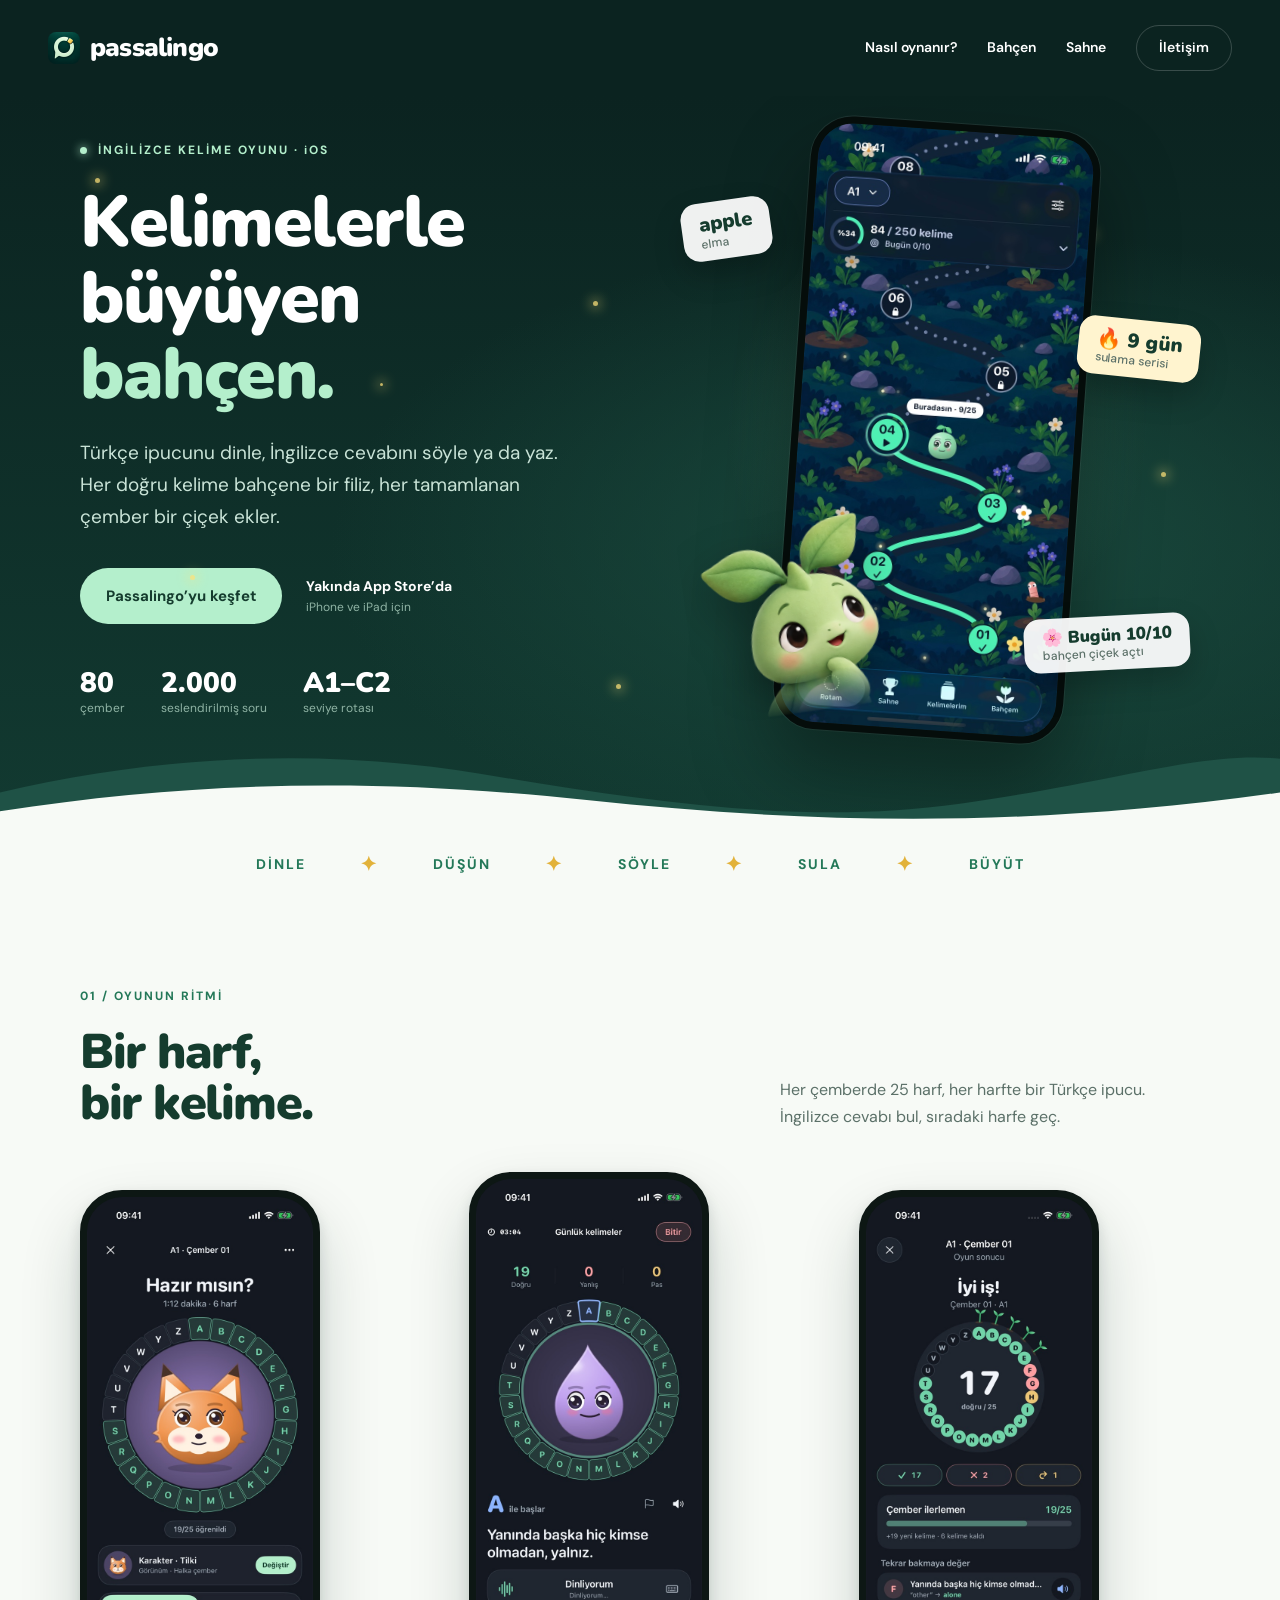
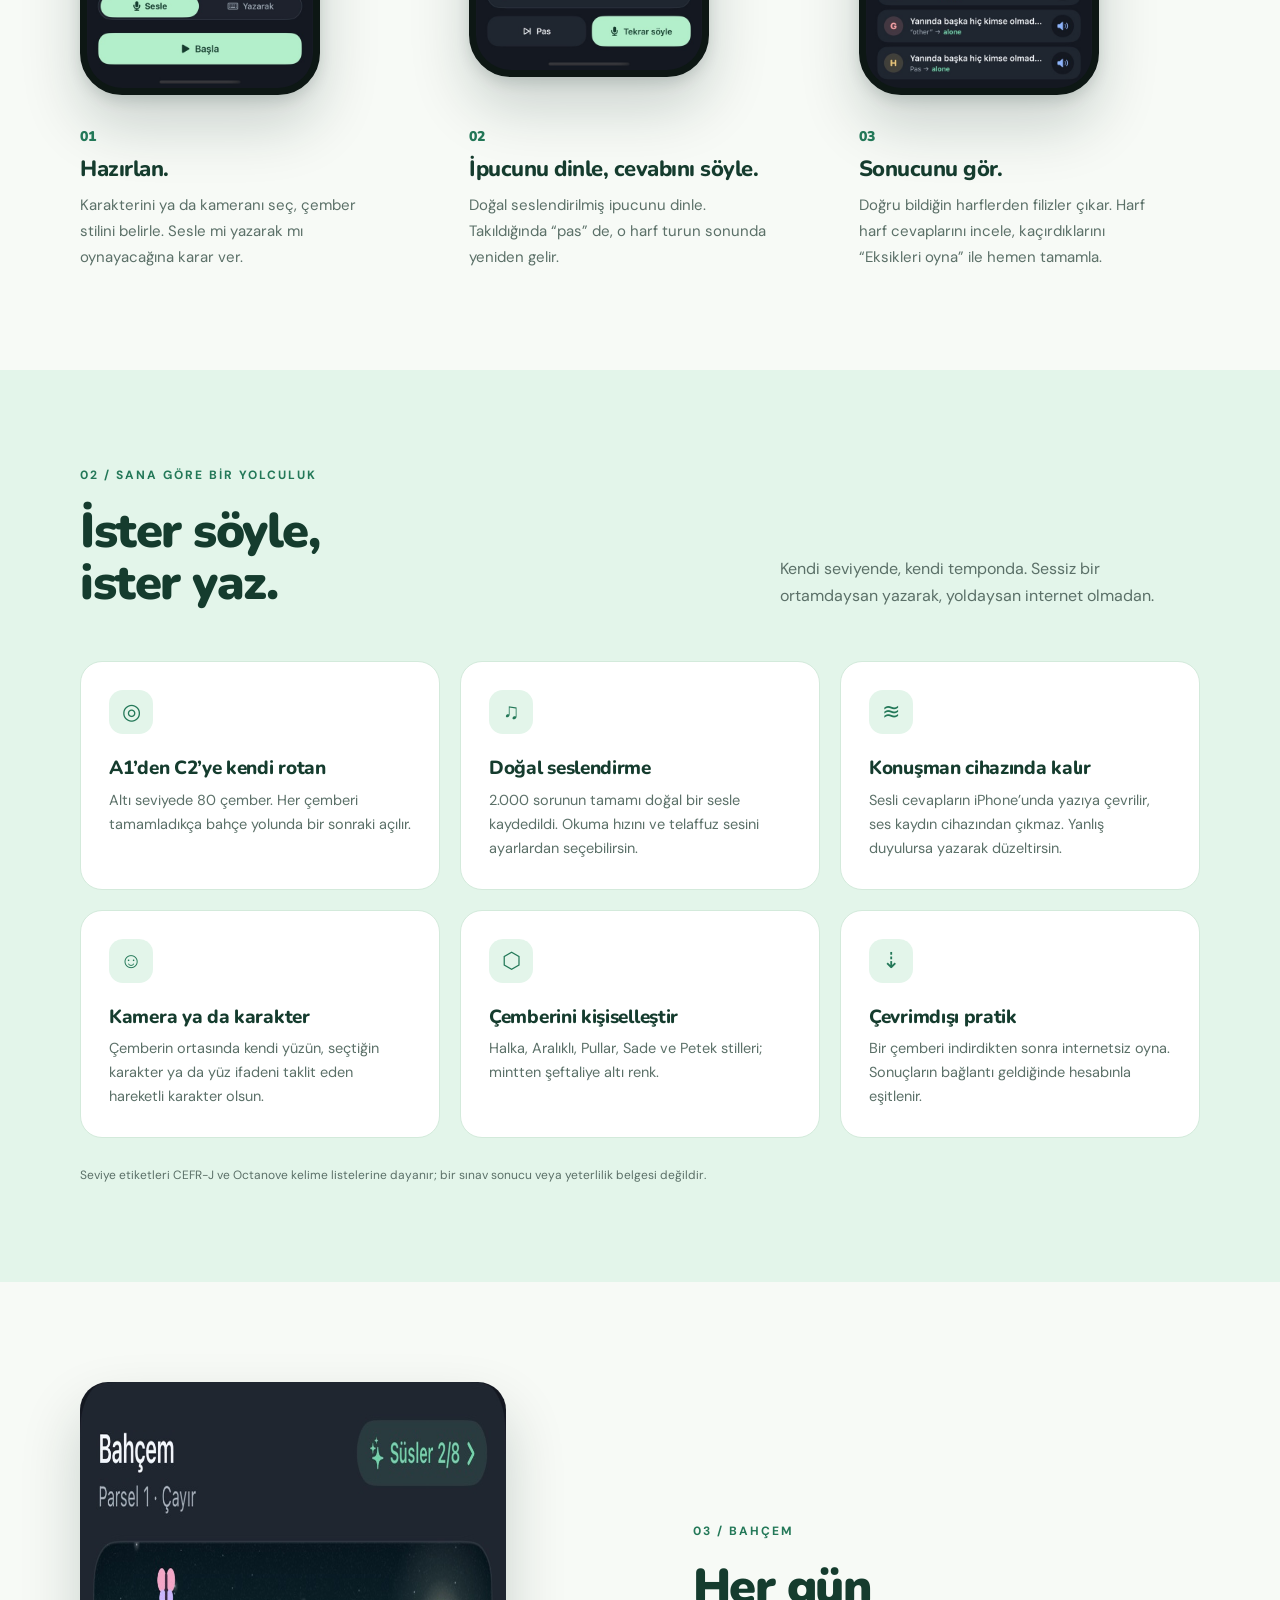
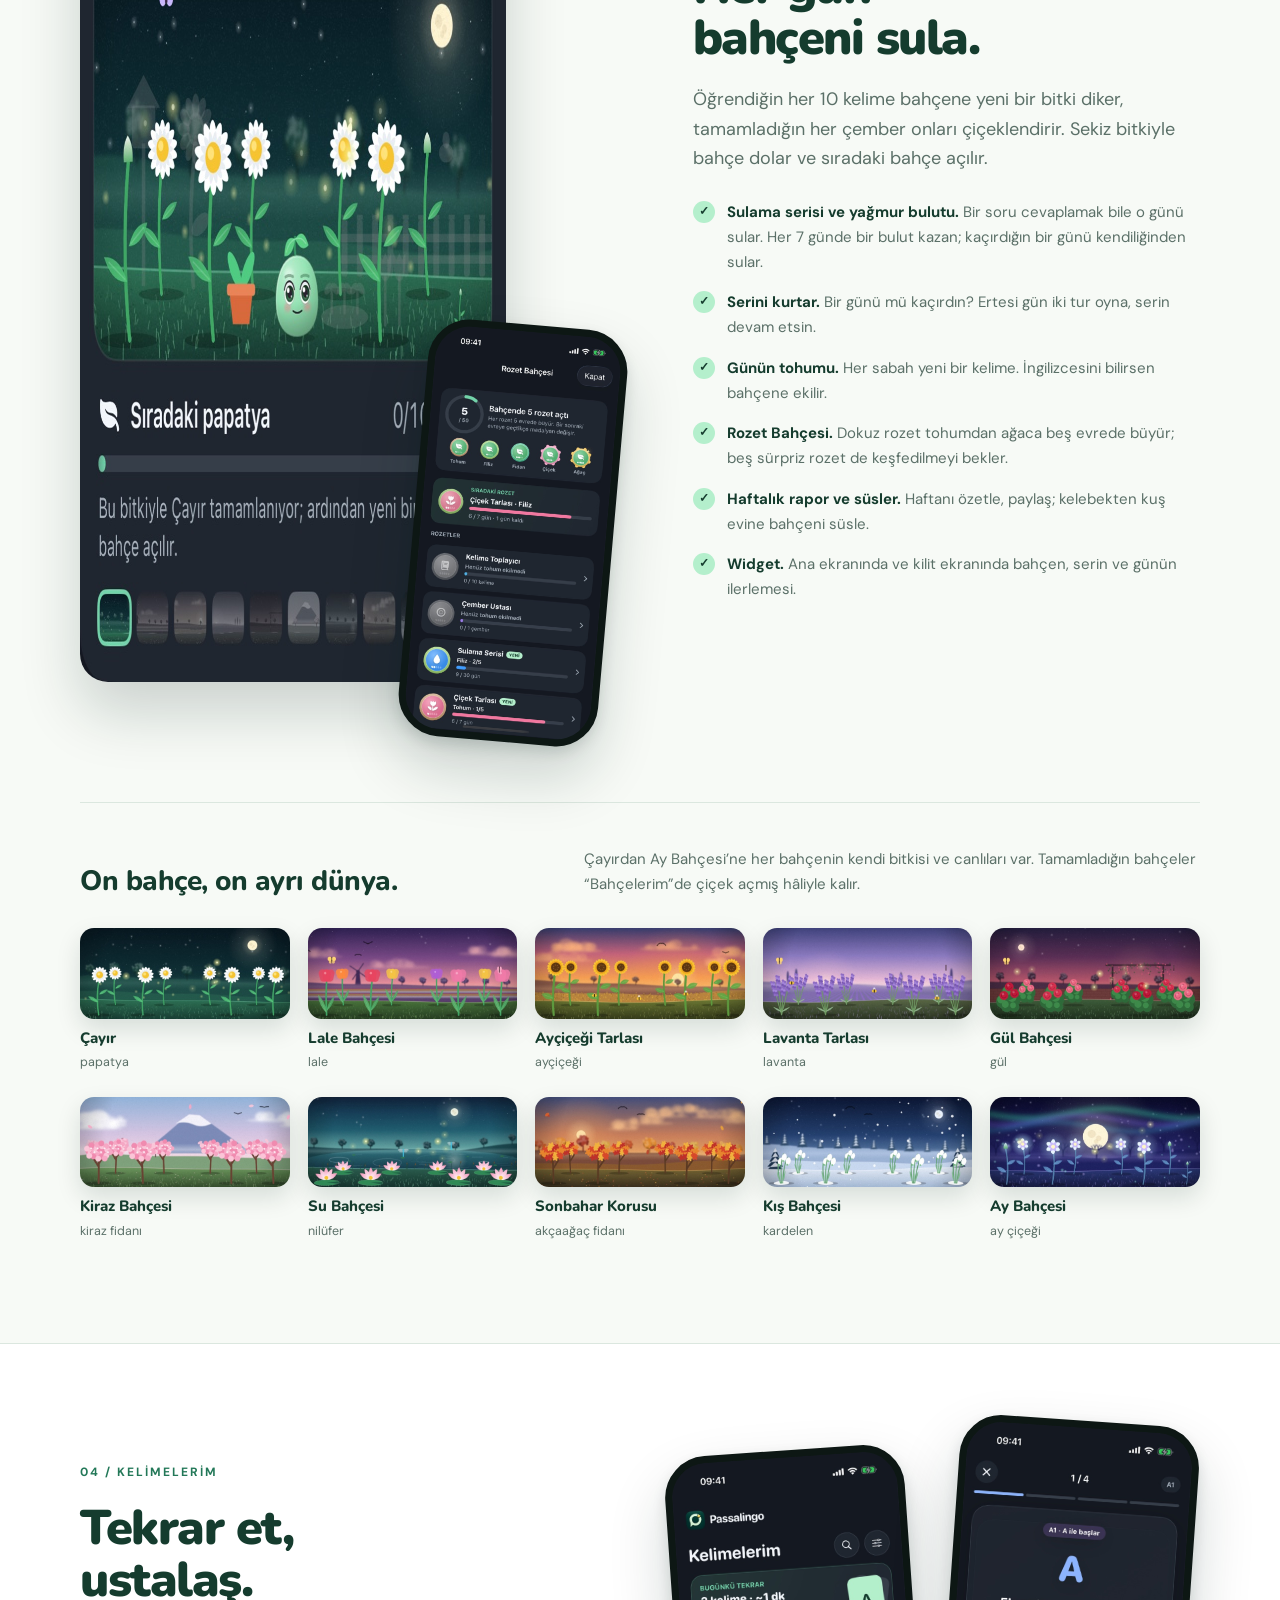
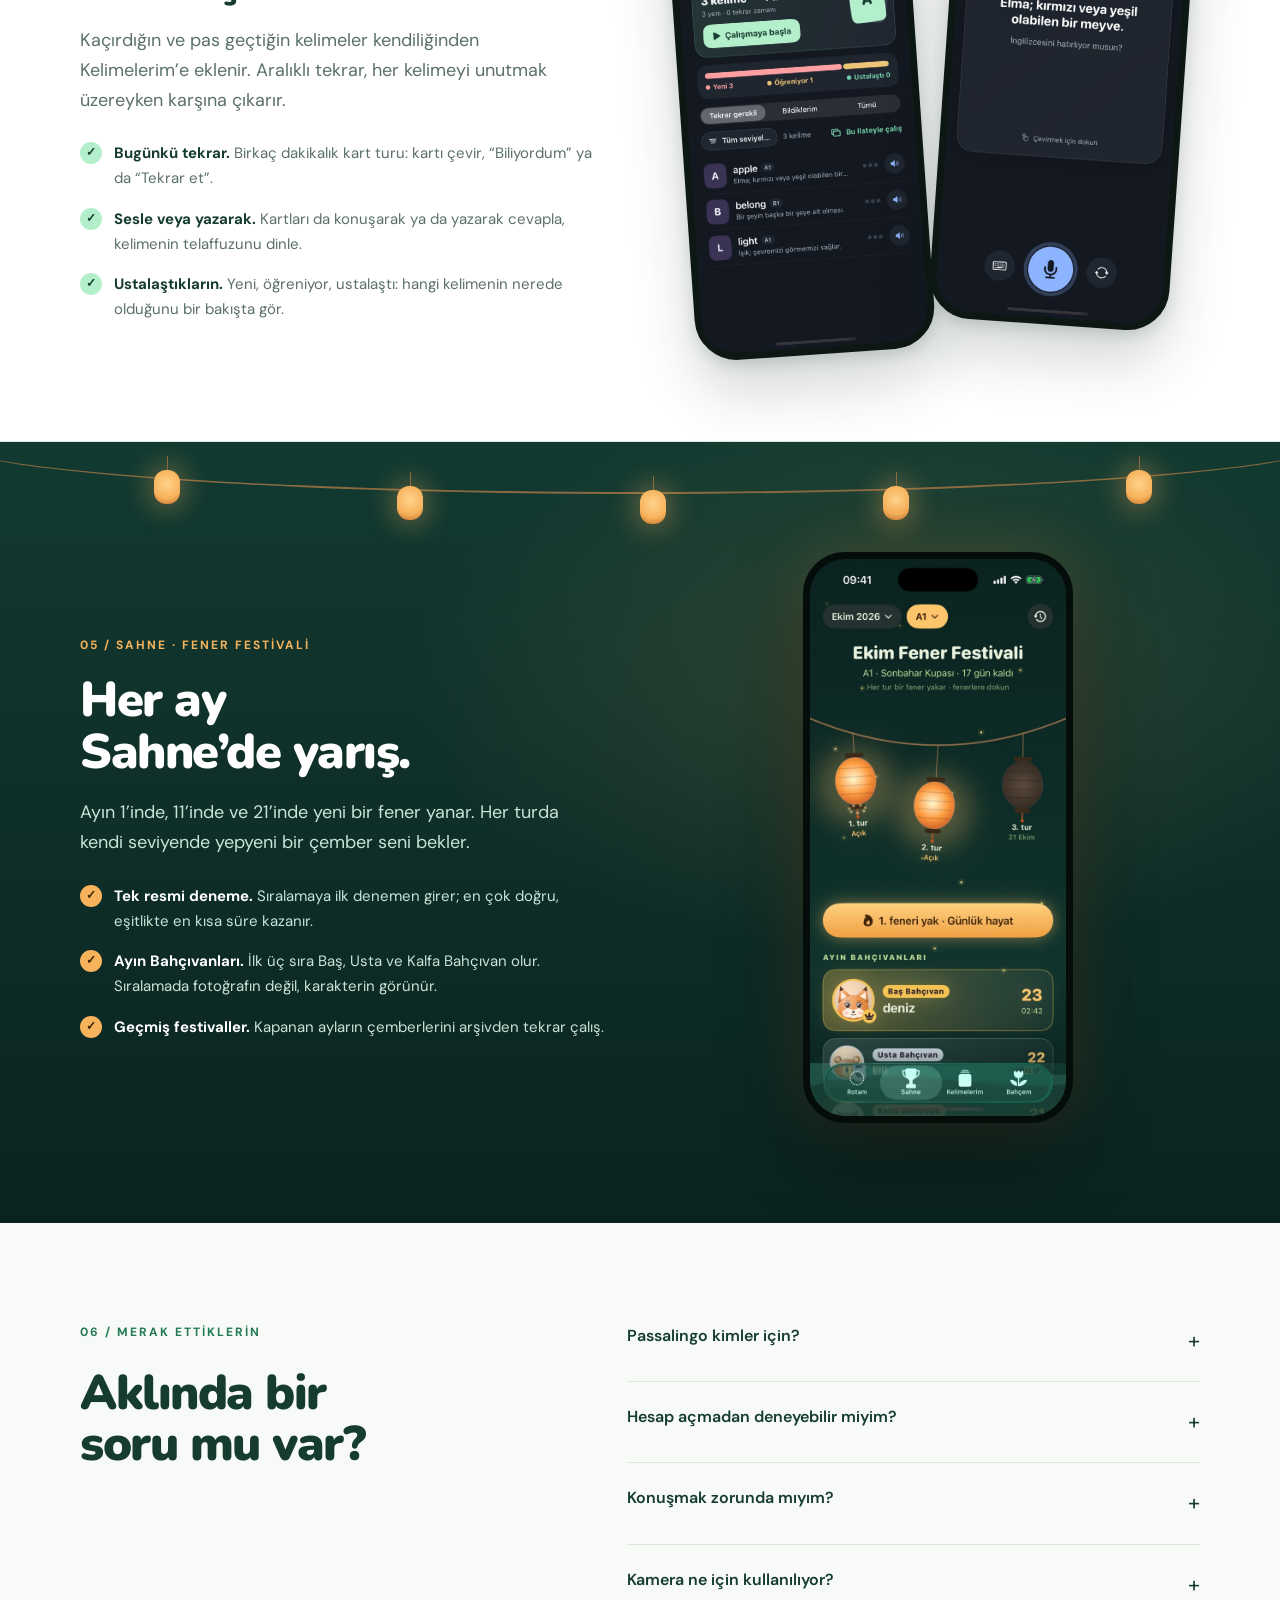
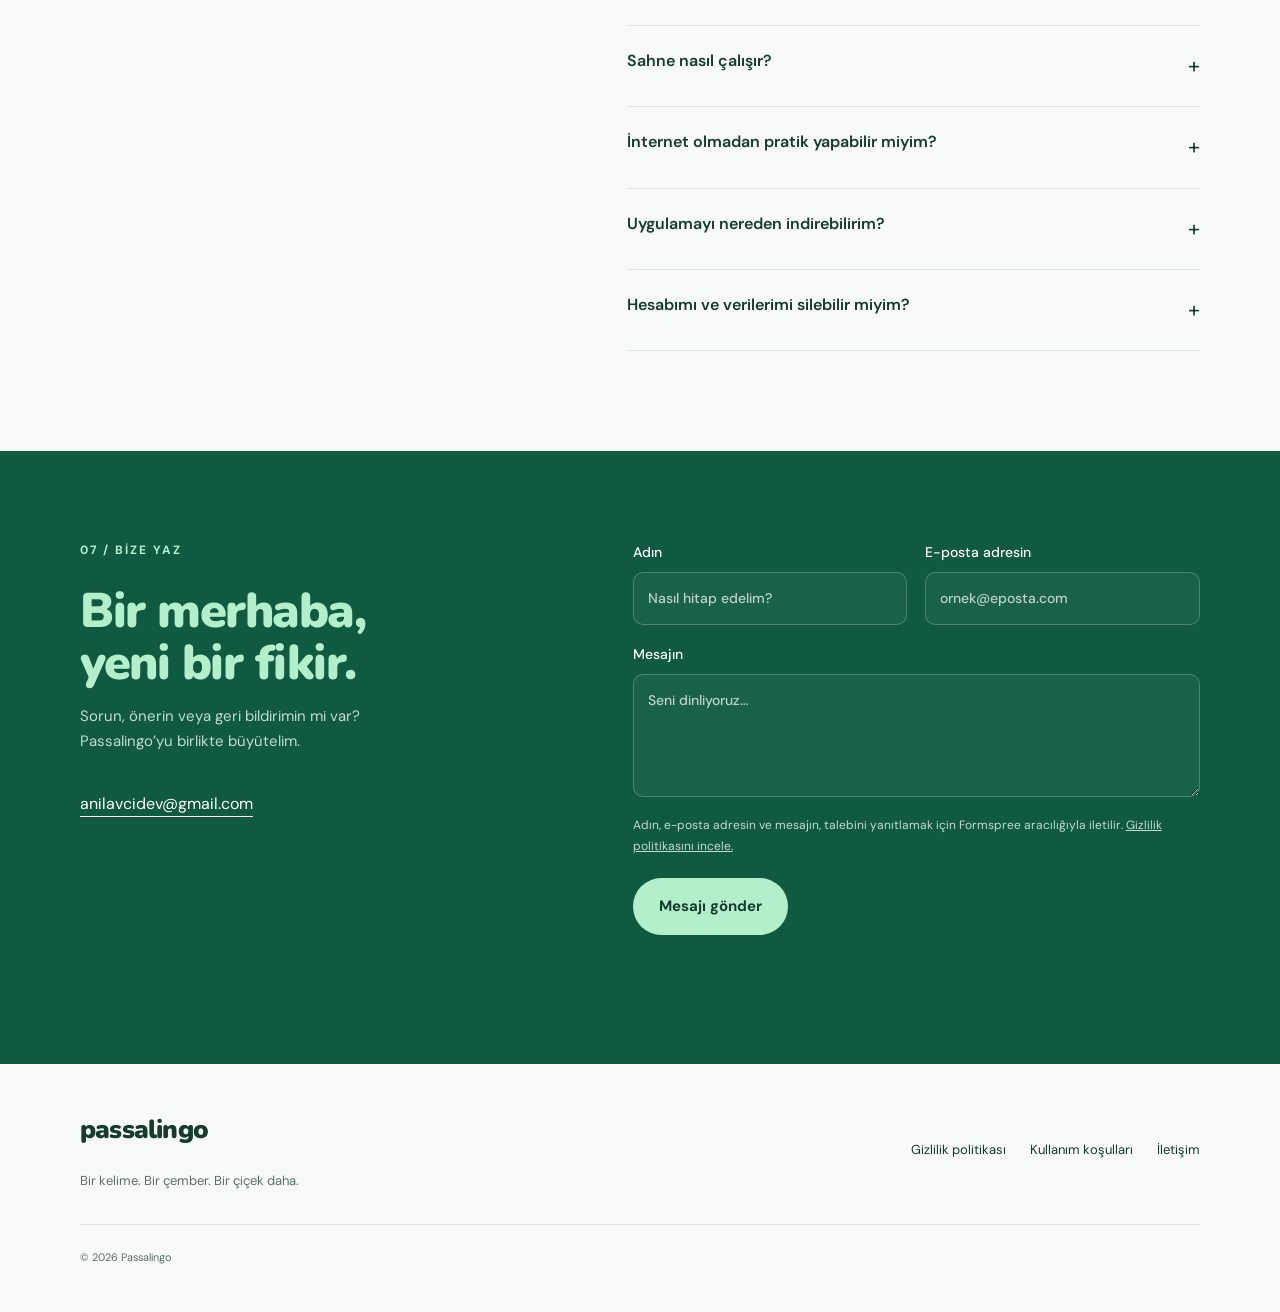
==== commit 0a9fc236: "Site refresh: app screenshots, garden sections, updated privacy - New screenshots under assets/app a" ====
--- a/index.html
+++ b/index.html
@@ -1 +1,235 @@
-<!doctype html><html lang="tr"><head><meta charset="utf-8"><meta name="viewport" content="width=device-width,initial-scale=1"><meta name="theme-color" content="#064e3b"><title>Passalingo — Kelimeler aklında kalsın.</title><meta name="description" content="Türkçe ipuçları, İngilizce cevaplar. Passalingo ile sesli ve yazılı kelime pratiği yap, öğrenme çemberlerinde ilerle."><meta property="og:title" content="Passalingo — Kelimeler aklında kalsın."><meta property="og:description" content="Türkçe ipuçları, İngilizce cevaplar. Passalingo ile sesli ve yazılı kelime pratiği yap, öğrenme çemberlerinde ilerle."><meta property="og:type" content="website"><link rel="icon" href="assets/logo.png" type="image/png"><link rel="stylesheet" href="styles.css"><script src="script.js" defer></script></head><body><a class="skip" href="#main">İçeriğe geç</a><header><a class="brand" href="index.html"><img src="assets/logo.png" alt="" width="32" height="32">passalingo</a><nav aria-label="Ana gezinme"><a href="index.html#nasil">Nasıl çalışır?</a><a href="index.html#ozellikler">Özellikler</a><a class="nav-contact" href="index.html#iletisim">İletişim</a></nav></header><main id="main"><section class="hero wrap"><div class="hero-copy"><span class="eyebrow"><span class="pill-dot"></span> İNGİLİZCEYE YENİ BİR OYUN ALANI</span><h1>Kelimeler<br>aklında kalsın.<br><em>Sesin oyuna<br>katılsın.</em></h1><p>Türkçe ipucunu dinle, İngilizce cevabını söyle. <br>Passalingo ile kelime pratiğini küçük, keyifli <br>bir günlük alışkanlığa dönüştür.</p><div class="hero-actions"><a class="button" href="#nasil">Passalingo’yu keşfet</a><span class="release">Yakında iOS’ta <small>iPhone için tasarlandı</small></span></div><div class="hero-note"><span>25 harfli çemberler</span><i></i><span>Sesli veya yazılı pratik</span></div></div><div class="hero-art"><div class="orbit"></div><span class="floating word-one">hello <small>merhaba</small></span><span class="floating word-two">learn <small>öğrenmek</small></span><img class="mascot" src="assets/mascot.png" alt="El sallayan mint yeşili Passalingo maskotu" width="700" height="700"><div class="speech">“Bugün bir çember daha?”<span>Senin kelime yolculuğun, senin tempon.</span></div><span class="art-caption">KÜÇÜK ADIMLAR, YENİ KELİMELER.</span></div></section><div class="ticker" aria-label="Öğrenme yaklaşımı"><span>DİNLE</span><b>✦</b><span>DÜŞÜN</span><b>✦</b><span>SÖYLE</span><b>✦</b><span>HATIRLA</span><b>✦</b><span>TEKRARLA</span></div><section id="nasil" class="wrap section"><div class="section-heading"><span class="eyebrow">01 / OYUNUN RİTMİ</span><h2>Ezberin dışına çık.<br>Çemberin içine gir.</h2><p>Bir sonraki kelimeyi merak ettiğin,<br>kaldığın yerden devam edebildiğin bir pratik.</p></div><div class="steps"><article><span class="step">01</span><h3>İpucunu yakala.</h3><p>Türkçe açıklamayı oku veya dinle. Sıradaki harfle başlayan İngilizce kelimeyi bul.</p></article><article><span class="step">02</span><h3>Cevabını söyle.</h3><p>Sesinle oyuna katıl ya da cevabını yaz. Takıldığında pas geç, sonra yeniden dene.</p></article><article><span class="step">03</span><h3>Çemberi tamamla.</h3><p>Sonucunu gör, yeni kelimelerini keşfet. Tekrar kartlarıyla öğrendiklerini canlı tut.</p></article></div></section><section id="ozellikler" class="feature-section"><div class="wrap feature-grid"><div class="phone-area"><span class="eyebrow">OYUNUN İÇİNE BİR BAKIŞ</span><div class="phone"><img src="assets/gameplay-camera-v2.png" width="852" height="1846" loading="lazy" alt="Passalingo kameralı oyun modu: temsili kadın görseli üzerinde harf çemberi, Türkçe ipucu ve sesli cevap kontrolleri"></div><small>Kameralı oyun modu · Temsili görsel</small></div><div class="feature-copy"><span class="eyebrow">02 / SANA GÖRE BİR YOLCULUK</span><h2>Her çemberde<br>biraz daha ileri.</h2><p class="lead">İlk kelimelerinden daha zorlayıcı sorulara kadar, kendi seviyende ve kendi hızında ilerle.</p><article class="feature"><span>◎</span><div><h3>Seviyene göre rotalar</h3><p>A1–C2 seviyelerine göre düzenlenen rotalarla kelime pratiğine uygun bir yerden başla.</p></div></article><article class="feature"><span>≋</span><div><h3>Konuşarak veya yazarak</h3><p>Sesli cevaplarla aktif pratik yap. Sessiz bir ortamda değilsen yazılı modu seç.</p></div></article><article class="feature"><span>▤</span><div><h3>Kelimelerin yanında kalsın</h3><p>Tekrar kartları, kişisel ilerleme ve günlük hatırlatmalarla pratiğine geri dön.</p></div></article><article class="feature"><span>✦</span><div><h3>Çaban görünür olsun</h3><p>Çemberleri tamamla, rozetlerini keşfet ve kelime yolculuğundaki gelişimini takip et.</p></div></article></div></div></section><section class="wrap section faq-section"><div><span class="eyebrow">03 / MERAK ETTİKLERİN</span><h2>Aklında bir<br>soru mu var?</h2></div><div class="faq"><details><summary>Passalingo kimler için?</summary><p>İngilizce kelimelerini Türkçe ipuçlarıyla geliştirmek ve konuşarak pratik yapmak isteyenler için. Seviye rotaları, farklı deneyim düzeylerinde pratik yapmana yardımcı olur.</p></details><details><summary>Konuşmak zorunda mıyım?</summary><p>Hayır. Sesli ve yazılı cevap seçenekleri bulunur. Mikrofon izni sesli pratik içindir; yazılı modda mikrofon kullanman gerekmez.</p></details><details><summary>İnternet olmadan pratik yapabilir miyim?</summary><p>Önceden indirilmiş kişisel pratik paketleriyle çevrimdışı çalışabilirsin. Giriş, yeni içerik indirme ve ilerlemeni hesabınla eşitleme için internet gerekir.</p></details><details><summary>Uygulamayı nereden indirebilirim?</summary><p>Passalingo henüz App Store’da yayımlanmadı. Yayınlandığında indirme bağlantısı bu sayfada yer alacak. Soruların için aşağıdaki formdan bize ulaşabilirsin.</p></details><details><summary>Hesabımı ve verilerimi silebilir miyim?</summary><p>Uygulamada Ayarlar → Hesabımı sil adımlarını izleyebilirsin. Verilerin ve silme süreci hakkında ayrıntıları <a href="privacy.html">gizlilik politikamızda</a> bulabilirsin.</p></details></div></section><section id="iletisim" class="contact-section"><div class="wrap contact-grid"><div><span class="eyebrow">04 / BİZE YAZ</span><h2>Bir merhaba,<br>yeni bir fikir.</h2><p>Sorun, önerin veya geri bildirimin mi var?<br>Passalingo’yu birlikte geliştirelim.</p><a class="email" href="mailto:anilavcidev@gmail.com">anilavcidev@gmail.com</a></div><form action="https://formspree.io/f/xqpaobjk" method="POST" id="contact-form"><div class="form-row"><label>Adın<input name="name" autocomplete="name" required maxlength="100" placeholder="Nasıl hitap edelim?"></label><label>E-posta adresin<input type="email" name="email" autocomplete="email" required maxlength="254" placeholder="ornek@eposta.com"></label></div><label>Mesajın<textarea name="message" required minlength="10" maxlength="5000" rows="4" placeholder="Seni dinliyoruz…"></textarea></label><input type="text" name="_gotcha" class="honeypot" tabindex="-1" autocomplete="off" aria-hidden="true"><p class="form-notice">Adın, e-posta adresin ve mesajın, talebini yanıtlamak için Formspree aracılığıyla iletilir. <a href="privacy.html">Gizlilik politikasını incele.</a></p><button class="button" type="submit">Mesajı gönder</button><p id="form-status" role="status" aria-live="polite"></p></form></div></section></main><footer><a class="brand" href="index.html">passalingo</a><p>Bir kelime. Bir çember. Bir adım daha.</p><div><a href="privacy.html">Gizlilik politikası</a><a href="terms.html">Kullanım koşulları</a><a href="mailto:anilavcidev@gmail.com">İletişim</a></div><small>© 2026 Passalingo · Anıl Avcı</small></footer></body></html>+<!doctype html>
+<html lang="tr">
+<head>
+<meta charset="utf-8">
+<meta name="viewport" content="width=device-width,initial-scale=1">
+<meta name="theme-color" content="#0b2320">
+<title>Passalingo — Kelimelerle büyüyen bahçen.</title>
+<meta name="description" content="Türkçe ipucunu dinle, İngilizce cevabını söyle ya da yaz. Passalingo ile A1'den C2'ye kelime çemberlerini tamamla, bahçeni büyüt, her ay Sahne'de yarış.">
+<meta property="og:title" content="Passalingo — Kelimelerle büyüyen bahçen.">
+<meta property="og:description" content="Türkçe ipuçları, İngilizce cevaplar. 80 çember, 2.000 doğal seslendirilmiş soru, büyüyen bir bahçe ve aylık Sahne yarışması.">
+<meta property="og:type" content="website">
+<meta property="og:image" content="assets/app/route.jpg">
+<link rel="icon" href="assets/logo.png" type="image/png">
+<link rel="stylesheet" href="styles.css">
+<script src="script.js" defer></script>
+</head>
+<body class="home">
+<a class="skip" href="#main">İçeriğe geç</a>
+
+<div class="topbar">
+<header>
+  <a class="brand" href="index.html"><img src="assets/logo.png" alt="" width="32" height="32">passalingo</a>
+  <nav aria-label="Ana gezinme">
+    <a href="index.html#nasil">Nasıl oynanır?</a>
+    <a href="index.html#bahce">Bahçen</a>
+    <a href="index.html#sahne">Sahne</a>
+    <a class="nav-contact" href="index.html#iletisim">İletişim</a>
+  </nav>
+</header>
+</div>
+
+<main id="main">
+<div class="hero-band">
+<section class="hero wrap">
+  <div class="fireflies" aria-hidden="true"><i></i><i></i><i></i><i></i><i></i><i></i><i></i><i></i></div>
+  <div class="hero-copy">
+    <span class="eyebrow"><span class="pill-dot"></span> İNGİLİZCE KELİME OYUNU · iOS</span>
+    <h1>Kelimelerle<br>büyüyen <em>bahçen.</em></h1>
+    <p>Türkçe ipucunu dinle, İngilizce cevabını söyle ya da yaz. Her doğru kelime bahçene bir filiz, her tamamlanan çember bir çiçek ekler.</p>
+    <div class="hero-actions">
+      <a class="button" href="#nasil">Passalingo’yu keşfet</a>
+      <span class="release">Yakında App Store’da <small>iPhone ve iPad için</small></span>
+    </div>
+    <ul class="hero-stats" aria-label="Passalingo kısaca">
+      <li><b>80</b><span>çember</span></li>
+      <li><b>2.000</b><span>seslendirilmiş soru</span></li>
+      <li><b>A1–C2</b><span>seviye rotası</span></li>
+    </ul>
+  </div>
+  <div class="hero-art">
+    <div class="glow" aria-hidden="true"></div>
+    <div class="phone phone-hero"><img src="assets/app/route.jpg" width="598" height="1300" alt="Passalingo Rotam ekranı: gece bahçesinde numaralı çemberlerden oluşan yol ve ilerleme kartı"></div>
+    <img class="sprout" src="assets/sprout.png" alt="" width="512" height="512">
+    <span class="chip chip-word">apple <small>elma</small></span>
+    <span class="chip chip-streak">🔥 9 gün <small>sulama serisi</small></span>
+    <span class="chip chip-bloom">🌸 Bugün 10/10 <small>bahçen çiçek açtı</small></span>
+  </div>
+</section>
+<svg class="hills" viewBox="0 0 1440 120" preserveAspectRatio="none" aria-hidden="true"><path d="M0 70C180 20 360 10 540 45s360 70 540 40 270-70 360-60v105H0Z" fill="#1f5246"/><path d="M0 95c220-40 420-45 660-15s480 40 780-10v50H0Z" fill="#f7faf6"/></svg>
+</div>
+
+<div class="ticker" aria-label="Öğrenme yaklaşımı"><span>DİNLE</span><b>✦</b><span>DÜŞÜN</span><b>✦</b><span>SÖYLE</span><b>✦</b><span>SULA</span><b>✦</b><span>BÜYÜT</span></div>
+
+<section id="nasil" class="wrap section">
+  <div class="section-heading">
+    <span class="eyebrow">01 / OYUNUN RİTMİ</span>
+    <h2>Bir harf,<br>bir kelime.</h2>
+    <p>Her çemberde 25 harf, her harfte bir Türkçe ipucu. İngilizce cevabı bul, sıradaki harfe geç.</p>
+  </div>
+  <div class="flow">
+    <article>
+      <div class="phone"><img src="assets/app/preparation.jpg" width="598" height="1300" loading="lazy" alt="Hazır mısın ekranı: tilki karakterli harf çemberi, Sesle veya Yazarak seçimi ve Başla düğmesi"></div>
+      <span class="step">01</span>
+      <h3>Hazırlan.</h3>
+      <p>Karakterini ya da kameranı seç, çember stilini belirle. Sesle mi yazarak mı oynayacağına karar ver.</p>
+    </article>
+    <article>
+      <div class="phone"><img src="assets/app/game.jpg" width="598" height="1300" loading="lazy" alt="Oyun ekranı: harf çemberi, A ile başlar ipucu, Dinliyorum göstergesi ile Pas ve Tekrar söyle düğmeleri"></div>
+      <span class="step">02</span>
+      <h3>İpucunu dinle, cevabını söyle.</h3>
+      <p>Doğal seslendirilmiş ipucunu dinle. Takıldığında “pas” de, o harf turun sonunda yeniden gelir.</p>
+    </article>
+    <article>
+      <div class="phone"><img src="assets/app/result.jpg" width="598" height="1300" loading="lazy" alt="Oyun sonucu ekranı: doğru harflerden filizlenen çember, 17 doğru / 25, çember ilerlemesi ve tekrar bakılacak kelimeler"></div>
+      <span class="step">03</span>
+      <h3>Sonucunu gör.</h3>
+      <p>Doğru bildiğin harflerden filizler çıkar. Harf harf cevaplarını incele, kaçırdıklarını “Eksikleri oyna” ile hemen tamamla.</p>
+    </article>
+  </div>
+</section>
+
+<section id="ozellikler" class="feature-section">
+  <div class="wrap">
+    <div class="section-heading">
+      <span class="eyebrow">02 / SANA GÖRE BİR YOLCULUK</span>
+      <h2>İster söyle,<br>ister yaz.</h2>
+      <p>Kendi seviyende, kendi temponda. Sessiz bir ortamdaysan yazarak, yoldaysan internet olmadan.</p>
+    </div>
+    <div class="cards">
+      <article class="card"><span class="icon">◎</span><h3>A1’den C2’ye kendi rotan</h3><p>Altı seviyede 80 çember. Her çemberi tamamladıkça bahçe yolunda bir sonraki açılır.</p></article>
+      <article class="card"><span class="icon">♫</span><h3>Doğal seslendirme</h3><p>2.000 sorunun tamamı doğal bir sesle kaydedildi. Okuma hızını ve telaffuz sesini ayarlardan seçebilirsin.</p></article>
+      <article class="card"><span class="icon">≋</span><h3>Konuşman cihazında kalır</h3><p>Sesli cevapların iPhone’unda yazıya çevrilir, ses kaydın cihazından çıkmaz. Yanlış duyulursa yazarak düzeltirsin.</p></article>
+      <article class="card"><span class="icon">☺</span><h3>Kamera ya da karakter</h3><p>Çemberin ortasında kendi yüzün, seçtiğin karakter ya da yüz ifadeni taklit eden hareketli karakter olsun.</p></article>
+      <article class="card"><span class="icon">⬡</span><h3>Çemberini kişiselleştir</h3><p>Halka, Aralıklı, Pullar, Sade ve Petek stilleri; mintten şeftaliye altı renk.</p></article>
+      <article class="card"><span class="icon">⇣</span><h3>Çevrimdışı pratik</h3><p>Bir çemberi indirdikten sonra internetsiz oyna. Sonuçların bağlantı geldiğinde hesabınla eşitlenir.</p></article>
+    </div>
+    <p class="source-note">Seviye etiketleri CEFR-J ve Octanove kelime listelerine dayanır; bir sınav sonucu veya yeterlilik belgesi değildir.</p>
+  </div>
+</section>
+
+<section id="bahce" class="wrap section garden-section">
+  <div class="garden-art">
+    <img class="garden-card" src="assets/app/garden.jpg" width="860" height="900" loading="lazy" alt="Bahçem kartı: Çayır bahçesinde gece açan papatyalar, sıradaki bitkinin ilerlemesi ve on bahçelik şerit">
+    <div class="phone phone-small"><img src="assets/app/badges.jpg" width="598" height="1300" loading="lazy" alt="Rozet Bahçesi ekranı: tohumdan ağaca büyüyen rozetler ve ilerleme çubukları"></div>
+  </div>
+  <div class="garden-copy">
+    <span class="eyebrow">03 / BAHÇEM</span>
+    <h2>Her gün<br>bahçeni sula.</h2>
+    <p class="lead">Öğrendiğin her 10 kelime bahçene yeni bir bitki diker, tamamladığın her çember onları çiçeklendirir. Sekiz bitkiyle bahçe dolar ve sıradaki bahçe açılır.</p>
+    <ul class="ticks">
+      <li><b>Sulama serisi ve yağmur bulutu.</b> Bir soru cevaplamak bile o günü sular. Her 7 günde bir bulut kazan; kaçırdığın bir günü kendiliğinden sular.</li>
+      <li><b>Serini kurtar.</b> Bir günü mü kaçırdın? Ertesi gün iki tur oyna, serin devam etsin.</li>
+      <li><b>Günün tohumu.</b> Her sabah yeni bir kelime. İngilizcesini bilirsen bahçene ekilir.</li>
+      <li><b>Rozet Bahçesi.</b> Dokuz rozet tohumdan ağaca beş evrede büyür; beş sürpriz rozet de keşfedilmeyi bekler.</li>
+      <li><b>Haftalık rapor ve süsler.</b> Haftanı özetle, paylaş; kelebekten kuş evine bahçeni süsle.</li>
+      <li><b>Widget.</b> Ana ekranında ve kilit ekranında bahçen, serin ve günün ilerlemesi.</li>
+    </ul>
+  </div>
+</section>
+
+<section class="gardens wrap" aria-labelledby="gardens-title">
+  <div class="gardens-head">
+    <h3 id="gardens-title">On bahçe, on ayrı dünya.</h3>
+    <p>Çayırdan Ay Bahçesi’ne her bahçenin kendi bitkisi ve canlıları var. Tamamladığın bahçeler “Bahçelerim”de çiçek açmış hâliyle kalır.</p>
+  </div>
+  <ul class="garden-list">
+    <li><img src="assets/app/gardens/01.jpg" width="640" height="276" loading="lazy" alt=""><b>Çayır</b><span>papatya</span></li>
+    <li><img src="assets/app/gardens/02.jpg" width="640" height="276" loading="lazy" alt=""><b>Lale Bahçesi</b><span>lale</span></li>
+    <li><img src="assets/app/gardens/03.jpg" width="640" height="276" loading="lazy" alt=""><b>Ayçiçeği Tarlası</b><span>ayçiçeği</span></li>
+    <li><img src="assets/app/gardens/04.jpg" width="640" height="276" loading="lazy" alt=""><b>Lavanta Tarlası</b><span>lavanta</span></li>
+    <li><img src="assets/app/gardens/05.jpg" width="640" height="276" loading="lazy" alt=""><b>Gül Bahçesi</b><span>gül</span></li>
+    <li><img src="assets/app/gardens/06.jpg" width="640" height="276" loading="lazy" alt=""><b>Kiraz Bahçesi</b><span>kiraz fidanı</span></li>
+    <li><img src="assets/app/gardens/07.jpg" width="640" height="276" loading="lazy" alt=""><b>Su Bahçesi</b><span>nilüfer</span></li>
+    <li><img src="assets/app/gardens/08.jpg" width="640" height="276" loading="lazy" alt=""><b>Sonbahar Korusu</b><span>akçaağaç fidanı</span></li>
+    <li><img src="assets/app/gardens/09.jpg" width="640" height="276" loading="lazy" alt=""><b>Kış Bahçesi</b><span>kardelen</span></li>
+    <li><img src="assets/app/gardens/10.jpg" width="640" height="276" loading="lazy" alt=""><b>Ay Bahçesi</b><span>ay çiçeği</span></li>
+  </ul>
+</section>
+
+<section id="kelimelerim" class="review-section">
+  <div class="wrap review-grid">
+    <div class="review-copy">
+      <span class="eyebrow">04 / KELİMELERİM</span>
+      <h2>Tekrar et,<br>ustalaş.</h2>
+      <p class="lead">Kaçırdığın ve pas geçtiğin kelimeler kendiliğinden Kelimelerim’e eklenir. Aralıklı tekrar, her kelimeyi unutmak üzereyken karşına çıkarır.</p>
+      <ul class="ticks">
+        <li><b>Bugünkü tekrar.</b> Birkaç dakikalık kart turu: kartı çevir, “Biliyordum” ya da “Tekrar et”.</li>
+        <li><b>Sesle veya yazarak.</b> Kartları da konuşarak ya da yazarak cevapla, kelimenin telaffuzunu dinle.</li>
+        <li><b>Ustalaştıkların.</b> Yeni, öğreniyor, ustalaştı: hangi kelimenin nerede olduğunu bir bakışta gör.</li>
+      </ul>
+    </div>
+    <div class="review-art">
+      <div class="phone"><img src="assets/app/review.jpg" width="598" height="1300" loading="lazy" alt="Kelimelerim ekranı: bugünkü tekrar kartı, ilerleme çubuğu ve kelime listesi"></div>
+      <div class="phone"><img src="assets/app/study.jpg" width="598" height="1300" loading="lazy" alt="Kart çalışma ekranı: A harfi için Türkçe ipucu ve mikrofon düğmesi"></div>
+    </div>
+  </div>
+</section>
+
+<section id="sahne" class="stage-section">
+  <div class="lanterns" aria-hidden="true"><i></i><i></i><i></i><i></i><i></i></div>
+  <div class="wrap stage-grid">
+    <div class="stage-copy">
+      <span class="eyebrow">05 / SAHNE · FENER FESTİVALİ</span>
+      <h2>Her ay<br>Sahne’de yarış.</h2>
+      <p class="lead">Ayın 1’inde, 11’inde ve 21’inde yeni bir fener yanar. Her turda kendi seviyende yepyeni bir çember seni bekler.</p>
+      <ul class="ticks">
+        <li><b>Tek resmi deneme.</b> Sıralamaya ilk denemen girer; en çok doğru, eşitlikte en kısa süre kazanır.</li>
+        <li><b>Ayın Bahçıvanları.</b> İlk üç sıra Baş, Usta ve Kalfa Bahçıvan olur. Sıralamada fotoğrafın değil, karakterin görünür.</li>
+        <li><b>Geçmiş festivaller.</b> Kapanan ayların çemberlerini arşivden tekrar çalış.</li>
+      </ul>
+    </div>
+    <div class="stage-art">
+      <div class="phone"><img src="assets/app/stage.jpg" width="598" height="1300" loading="lazy" alt="Ekim Fener Festivali ekranı: asılı fenerler, Feneri yak düğmesi ve Ayın Bahçıvanları sıralaması"></div>
+    </div>
+  </div>
+</section>
+
+<section class="wrap section faq-section">
+  <div>
+    <span class="eyebrow">06 / MERAK ETTİKLERİN</span>
+    <h2>Aklında bir<br>soru mu var?</h2>
+  </div>
+  <div class="faq">
+    <details><summary>Passalingo kimler için?</summary><p>İngilizce kelime dağarcığını Türkçe ipuçlarıyla geliştirmek ve konuşarak pratik yapmak isteyen herkes için. A1’den C2’ye altı seviye rotası, nereden başlarsan başla sana uygun bir çember sunar.</p></details>
+    <details><summary>Hesap açmadan deneyebilir miyim?</summary><p>Evet. Giriş ekranındaki “Misafir olarak dene” ile hemen oynamaya başlayabilirsin. İstersen daha sonra Apple ile ya da e-postayla devam edebilirsin.</p></details>
+    <details><summary>Konuşmak zorunda mıyım?</summary><p>Hayır. Her an sesli ve yazılı cevap arasında geçiş yapabilirsin. Yazılı modda mikrofon izni istenmez. Sesli cevaplar iPhone’unda yazıya çevrilir; ses kaydın cihazından çıkmaz.</p></details>
+    <details><summary>Kamera ne için kullanılıyor?</summary><p>Kamera tamamen isteğe bağlıdır. Açarsan yüzün çemberin ortasında ya da arkasında görünür veya hareketli karakter yüz ifadeni taklit eder. Görüntü kaydedilmez ve cihazından çıkmaz.</p></details>
+    <details><summary>Sahne nasıl çalışır?</summary><p>Her ay üç tur vardır: ayın 1’i, 11’i ve 21’i. Her turda seviyene özel yeni bir çember açılır. İlk denemen sıralamaya girer; sonraki denemeler pratik içindir ve sıralamayı değiştirmez.</p></details>
+    <details><summary>İnternet olmadan pratik yapabilir miyim?</summary><p>Evet. İndirdiğin çemberleri internetsiz oynayabilirsin. Giriş, yeni çember ve ses indirme, Sahne ve ilerlemeni hesabınla eşitleme için internet gerekir.</p></details>
+    <details><summary>Uygulamayı nereden indirebilirim?</summary><p>Passalingo henüz App Store’da yayımlanmadı. Yayınlandığında indirme bağlantısı bu sayfada yer alacak. Soruların için aşağıdaki formdan bize ulaşabilirsin.</p></details>
+    <details><summary>Hesabımı ve verilerimi silebilir miyim?</summary><p>Uygulamada Ayarlar → Hesap → Hesabı sil adımlarını izleyebilirsin. Profilin, ilerlemen, bahçen ve rozetlerin silinir. Ayrıntılar <a href="privacy.html">gizlilik politikamızda</a>.</p></details>
+  </div>
+</section>
+
+<section id="iletisim" class="contact-section">
+  <div class="wrap contact-grid">
+    <div>
+      <span class="eyebrow">07 / BİZE YAZ</span>
+      <h2>Bir merhaba,<br>yeni bir fikir.</h2>
+      <p>Sorun, önerin veya geri bildirimin mi var?<br>Passalingo’yu birlikte büyütelim.</p>
+      <a class="email" href="mailto:anilavcidev@gmail.com">anilavcidev@gmail.com</a>
+    </div>
+    <form action="https://formspree.io/f/xqpaobjk" method="POST" id="contact-form">
+      <div class="form-row">
+        <label>Adın<input name="name" autocomplete="name" required maxlength="100" placeholder="Nasıl hitap edelim?"></label>
+        <label>E-posta adresin<input type="email" name="email" autocomplete="email" required maxlength="254" placeholder="ornek@eposta.com"></label>
+      </div>
+      <label>Mesajın<textarea name="message" required minlength="10" maxlength="5000" rows="4" placeholder="Seni dinliyoruz…"></textarea></label>
+      <input type="text" name="_gotcha" class="honeypot" tabindex="-1" autocomplete="off" aria-hidden="true">
+      <p class="form-notice">Adın, e-posta adresin ve mesajın, talebini yanıtlamak için Formspree aracılığıyla iletilir. <a href="privacy.html">Gizlilik politikasını incele.</a></p>
+      <button class="button" type="submit">Mesajı gönder</button>
+      <p id="form-status" role="status" aria-live="polite"></p>
+    </form>
+  </div>
+</section>
+</main>
+
+<footer>
+  <a class="brand" href="index.html">passalingo</a>
+  <p>Bir kelime. Bir çember. Bir çiçek daha.</p>
+  <div><a href="privacy.html">Gizlilik politikası</a><a href="terms.html">Kullanım koşulları</a><a href="mailto:anilavcidev@gmail.com">İletişim</a></div>
+  <small>© 2026 Passalingo</small>
+</footer>
+</body>
+</html>
--- a/styles.css
+++ b/styles.css
@@ -1,4 +1,306 @@
-@import url('https://fonts.googleapis.com/css2?family=DM+Sans:wght@400;500;600;700&family=Manrope:wght@400;500;600;700;800&display=swap');
-:root{--ink:#123f35;--green:#075540;--mint:#b5f3ce;--paper:#fafcf9;--muted:#59716a;--line:#dce7e0;--yellow:#f6cf59}*{box-sizing:border-box}html{scroll-behavior:smooth;scroll-padding-top:100px}body{margin:0;background:var(--paper);color:var(--ink);font-family:'DM Sans',sans-serif;font-size:16px;line-height:1.65}a{color:inherit}button,input,textarea{font:inherit}button,a,input,textarea,summary{-webkit-tap-highlight-color:transparent}a:focus-visible,button:focus-visible,summary:focus-visible{outline:3px solid #b88915;outline-offset:6px}header{max-width:1280px;margin:auto;height:100px;padding:0 48px;display:flex;align-items:center;justify-content:space-between}.brand{display:flex;gap:10px;align-items:center;font-family:Manrope,sans-serif;font-size:26px;font-weight:800;letter-spacing:-1.1px;text-decoration:none}nav{display:flex;align-items:center;gap:32px;font-size:14px;font-weight:600}nav a{text-decoration:none}nav a:hover{color:#23815d}.nav-contact{border:1px solid var(--line);padding:10px 22px;border-radius:50px}.wrap{max-width:1184px;margin:auto;padding-left:32px;padding-right:32px}.hero{display:grid;grid-template-columns:1.05fr 1fr;min-height:690px;align-items:center;padding-top:32px;padding-bottom:74px}.eyebrow{font-size:12px;letter-spacing:2px;font-weight:700;display:block}.pill-dot{width:7px;height:7px;background:var(--green);display:inline-block;border-radius:100%;margin-right:6px}h1,h2,h3{font-family:Manrope,sans-serif;line-height:1.08;margin:0;font-weight:800;letter-spacing:-2px}h1{font-size:clamp(44px,5.15vw,68px);margin:25px 0}h1 em{font-style:normal;color:#24805d}h2{font-size:clamp(32px,3.5vw,46px)}h3{font-size:23px;letter-spacing:-.7px}.hero-copy>p{color:var(--muted);font-size:18px;line-height:1.75}.hero-actions{display:flex;align-items:center;gap:24px;margin-top:32px}.button{border:0;border-radius:50px;background:var(--green);color:white;padding:16px 25px;font-weight:600;text-decoration:none;display:inline-flex;align-items:center;justify-content:center;cursor:pointer;font-size:14px;transition:background .2s,transform .2s}.button:hover{background:#137653;transform:translateY(-2px)}.button:disabled{opacity:.65;cursor:wait;transform:none}.release{font-size:14px;font-weight:700}.release small{display:block;font-size:12px;font-weight:400;color:var(--muted)}.hero-note{display:flex;align-items:center;gap:14px;font-size:12px;color:var(--muted);margin-top:30px}.hero-note i{width:3px;height:3px;border-radius:50%;background:var(--muted)}.hero-art{position:relative;height:580px;display:flex;align-items:center;justify-content:center}.orbit{width:440px;height:440px;border-radius:50%;background:#e5f6e9;position:absolute;border:1px solid #daeddf}.orbit:after{content:'';inset:25px;position:absolute;border:1px dashed #b7d8c2;border-radius:50%}.mascot{position:relative;width:440px;height:auto;transform:rotate(-7deg);filter:drop-shadow(0 25px 25px #19634413)}.floating{position:absolute;background:white;border:1px solid var(--line);border-radius:16px;padding:9px 22px;font-family:Manrope,sans-serif;font-size:24px;font-weight:800;z-index:1;box-shadow:0 10px 25px #123f3508}.floating small{display:block;font-family:'DM Sans',sans-serif;font-size:12px;font-weight:400;color:var(--muted)}.word-one{top:78px;left:15px;transform:rotate(-9deg)}.word-two{top:160px;right:0;transform:rotate(8deg);background:#fff5cd}.speech{position:absolute;bottom:64px;background:white;border:1px solid var(--line);border-radius:20px;padding:18px 25px;font-size:18px;font-weight:700;box-shadow:0 12px 40px #123f3509;transform:rotate(-3deg)}.speech span{display:block;font-size:12px;font-weight:400;color:var(--muted)}.art-caption{position:absolute;bottom:22px;font-size:10px;font-weight:700;letter-spacing:2px}.ticker{display:flex;justify-content:center;gap:54px;align-items:center;background:var(--green);color:var(--mint);padding:25px 24px;font-size:14px;font-weight:700;letter-spacing:2px;overflow:hidden}.ticker b{color:var(--yellow);font-size:22px}.section{padding-top:105px;padding-bottom:105px}.section-heading{display:grid;grid-template-columns:1.2fr 1fr;gap:20px;align-items:end}.section-heading .eyebrow{grid-column:1/-1}.section-heading p{color:var(--muted);justify-self:end;margin:0}.steps{display:grid;grid-template-columns:repeat(3,1fr);gap:45px;margin-top:55px}.steps article{border-top:1px solid var(--line);padding-top:22px}.step{font-family:Manrope;font-size:14px;color:#257c59;display:block;margin-bottom:40px}.steps p{color:var(--muted);font-size:15px;line-height:1.75;max-width:300px}.feature-section{background:#eef6ef;padding:90px 0}.feature-grid{display:grid;grid-template-columns:1fr 1fr;gap:100px;align-items:center}.phone-area{text-align:center;position:relative}.phone-area>.eyebrow{margin-bottom:26px}.phone{width:265px;border:7px solid var(--ink);border-radius:43px;overflow:hidden;box-shadow:16px 24px 0 #c9e8d4,0 30px 65px #123f3520;margin:0 auto 35px;line-height:0;transform:rotate(-4deg)}.phone img{width:100%;height:auto}.phone-area small{color:var(--muted);font-size:12px}.feature-copy h2{margin:20px 0}.lead{color:var(--muted);font-size:18px}.feature{display:flex;gap:20px;margin-top:26px}.feature>span{flex-shrink:0;width:42px;height:42px;border-radius:12px;background:#daeee0;display:grid;place-items:center;font-size:24px}.feature h3{font-size:18px;letter-spacing:-.4px;line-height:1.4}.feature p{margin:6px 0 0;color:var(--muted);font-size:14px}.faq-section{display:grid;grid-template-columns:1fr 1.2fr;gap:70px}.faq-section h2{margin-top:25px}details{border-bottom:1px solid var(--line);padding:22px 0}details:first-child{padding-top:0}summary{cursor:pointer;list-style:none;font-weight:600;display:flex;justify-content:space-between;gap:20px}summary::-webkit-details-marker{display:none}summary:after{content:'+';font-size:22px;font-weight:400}details[open] summary:after{content:'−'}details p{color:var(--muted);font-size:15px;line-height:1.8;margin:15px 0 3px}.contact-section{background:var(--green);color:white;padding:90px 0}.contact-grid{display:grid;grid-template-columns:1fr 1.2fr;gap:80px}.contact-grid h2{color:var(--mint);margin-top:25px}.contact-grid p{color:#c4dbd2;font-size:15px}.email{display:inline-block;margin-top:22px;font-size:16px;text-underline-offset:7px}.form-row{display:grid;grid-template-columns:1fr 1fr;gap:18px}label{display:block;font-size:14px;font-weight:500}input,textarea{display:block;background:#ffffff0b;border:1px solid #ffffff38;border-radius:10px;width:100%;color:white;padding:14px;margin:8px 0 18px;font-size:14px}textarea{resize:vertical;min-height:120px}input::placeholder,textarea::placeholder{color:#bdd3ca}input:focus,textarea:focus{outline:2px solid var(--mint);outline-offset:2px}.contact-grid .form-notice{font-size:12px;line-height:1.8;margin:0 0 20px}.contact-grid .button{background:var(--mint);color:var(--ink)}#form-status{min-height:24px;margin-bottom:0}.honeypot{display:none}footer{max-width:1184px;margin:auto;padding:45px 32px;display:grid;grid-template-columns:1fr auto;gap:18px;font-size:13px}footer p{margin:0;color:var(--muted);grid-column:1}footer>div{grid-column:2;grid-row:1/3;display:flex;gap:24px;align-items:center}footer a{text-decoration:none}footer a:hover{text-decoration:underline}footer small{color:var(--muted);grid-column:1/-1;border-top:1px solid var(--line);padding-top:24px;margin-top:15px}.skip{position:absolute;top:-100px;left:20px;background:white;padding:12px;z-index:10}.skip:focus{top:10px}.legal{max-width:900px;padding-top:50px;padding-bottom:90px}.back{display:block;margin-bottom:45px;font-size:14px;text-underline-offset:4px}.legal h1{font-size:clamp(38px,6vw,60px)}.updated{font-size:14px;color:var(--muted);border-bottom:1px solid var(--line);padding-bottom:30px}.legal-body section{margin-top:35px}.legal-body h2{font-size:23px;letter-spacing:-.6px;line-height:1.4}.legal-body p{color:var(--muted);line-height:1.9}.legal-body a{color:var(--green);text-underline-offset:3px}@media(min-width:1000px){.mascot{animation:bob 6s ease-in-out infinite}@keyframes bob{50%{transform:translateY(-12px) rotate(-4deg)}}}@media(max-width:900px){header{padding:0 28px;height:84px}nav{gap:20px}.hero{grid-template-columns:1fr 1fr;min-height:600px}.hero-art{height:490px}.mascot{width:340px;max-width:110%}.orbit{width:320px;height:320px}.hero-actions{align-items:flex-start;flex-direction:column;gap:15px}.word-one{top:60px;left:0}.word-two{top:140px;right:-10px}.speech{bottom:45px;padding:14px;font-size:15px}.hero-note{font-size:11px;gap:8px}.ticker{gap:25px}.feature-grid{gap:45px}.contact-grid{gap:40px}.faq-section{gap:40px}footer>div{gap:16px}}@media(max-width:640px){header{padding:0 22px;height:80px}.brand{font-size:23px}.brand img{width:28px;height:28px}nav a:not(.nav-contact){display:none}.nav-contact{padding:8px 17px}.wrap{padding-left:24px;padding-right:24px}.hero{grid-template-columns:1fr;padding-top:25px;padding-bottom:30px}.eyebrow{font-size:10px;letter-spacing:1.6px}h1{font-size:48px;letter-spacing:-2px;line-height:1.12;margin-top:22px}.hero-copy>p{font-size:16px}.hero-copy>p br{display:none}.hero-actions{flex-direction:row;align-items:center;gap:18px}.button{padding:14px 21px;font-size:13px}.release{font-size:12px}.release small{font-size:10px}.hero-note{font-size:11px}.hero-art{height:420px;max-width:380px;width:100%;margin:20px auto 0}.mascot{width:320px}.orbit{width:305px;height:305px}.floating{font-size:20px;padding:8px 17px}.word-one{top:35px;left:0}.word-two{top:90px;right:0}.speech{bottom:35px}.art-caption{bottom:2px;font-size:9px}.ticker{gap:14px;font-size:10px;letter-spacing:1px;padding:20px 12px}.ticker b{font-size:14px}.section{padding-top:65px;padding-bottom:65px}.section-heading{display:block}.section-heading h2{margin-top:20px}.section-heading p{margin-top:20px;font-size:15px}.steps{grid-template-columns:1fr;gap:26px;margin-top:35px}.steps article{position:relative;padding-left:48px}.step{position:absolute;left:0;top:23px;margin:0}.steps h3{font-size:22px}.steps p{max-width:none;margin-bottom:0}.feature-section{padding:60px 0}.feature-grid{grid-template-columns:1fr;gap:48px}.phone{width:235px;border-radius:38px}.feature-copy h2{font-size:36px}.lead{font-size:16px}.faq-section{grid-template-columns:1fr;gap:30px}.contact-section{padding:60px 0}.contact-grid{grid-template-columns:1fr;gap:35px}.contact-grid h2{font-size:36px}.form-row{grid-template-columns:1fr;gap:0}footer{padding:35px 24px;display:flex;flex-direction:column;gap:15px}footer>div{flex-wrap:wrap;gap:12px 20px;font-size:12px}footer small{margin-top:5px}.legal{padding-top:30px}.legal h1{font-size:38px}.legal-body h2{font-size:21px}}@media(prefers-reduced-motion:reduce){html{scroll-behavior:auto}*,*:before,*:after{animation:none!important;transition:none!important}}
-
+@import url('https://fonts.googleapis.com/css2?family=DM+Sans:wght@400;500;600;700&family=Nunito:wght@700;800;900&display=swap');
+
+:root{
+  --ink:#153c2e;--green:#237858;--green-deep:#0f5a41;--mint:#b4efcc;--mint-soft:#e3f5ea;
+  --paper:#f7faf6;--muted:#5b7068;--line:#dbe7df;
+  --night:#0b2320;--night-2:#123a31;--hill:#1f5246;--firefly:#ffe27a;--lantern:#f7b25c;
+  --night-text:#c9e3d7;--night-muted:#8fb3a4;
+}
+*{box-sizing:border-box}
+html{scroll-behavior:smooth;scroll-padding-top:24px}
+body{margin:0;background:var(--paper);color:var(--ink);font-family:'DM Sans',sans-serif;font-size:16px;line-height:1.65;overflow-x:hidden}
+a{color:inherit}
+button,input,textarea{font:inherit}
+button,a,input,textarea,summary{-webkit-tap-highlight-color:transparent}
+a:focus-visible,button:focus-visible,summary:focus-visible{outline:3px solid #d4a62a;outline-offset:6px}
+img{max-width:100%}
+
+/* Header */
+.topbar{position:relative;z-index:2}
+header{max-width:1280px;margin:auto;height:96px;padding:0 48px;display:flex;align-items:center;justify-content:space-between}
+.brand{display:flex;gap:10px;align-items:center;font-family:Nunito,sans-serif;font-size:26px;font-weight:900;letter-spacing:-.8px;text-decoration:none}
 .brand img{border-radius:8px;object-fit:contain}
+nav{display:flex;align-items:center;gap:30px;font-size:14px;font-weight:600}
+nav a{text-decoration:none}
+nav a:hover{color:#2a9068}
+.nav-contact{border:1px solid var(--line);padding:10px 22px;border-radius:50px}
+.home .topbar{background:var(--night);color:#fff}
+.home nav a:hover{color:var(--mint)}
+.home .nav-contact{border-color:#ffffff30}
+
+.wrap{max-width:1184px;margin:auto;padding-left:32px;padding-right:32px}
+.eyebrow{font-size:12px;letter-spacing:2px;font-weight:700;display:block;color:var(--green)}
+.pill-dot{width:7px;height:7px;background:var(--mint);display:inline-block;border-radius:100%;margin-right:6px;box-shadow:0 0 10px var(--mint)}
+h1,h2,h3{font-family:Nunito,sans-serif;line-height:1.06;margin:0;font-weight:900;letter-spacing:-1.5px}
+h1{font-size:clamp(46px,5.6vw,76px);margin:24px 0}
+h2{font-size:clamp(34px,3.8vw,50px)}
+h3{font-size:22px;letter-spacing:-.5px;font-weight:800}
+.lead{color:var(--muted);font-size:18px}
+.button{border:0;border-radius:50px;background:var(--green);color:#fff;padding:16px 26px;font-weight:700;text-decoration:none;display:inline-flex;align-items:center;justify-content:center;cursor:pointer;font-size:15px;transition:background .2s,transform .2s}
+.button:hover{background:#2a8a65;transform:translateY(-2px)}
+.button:disabled{opacity:.65;cursor:wait;transform:none}
+
+/* Phone frame */
+.phone{width:260px;border:7px solid #0d1714;border-radius:42px;overflow:hidden;line-height:0;background:#0d1714;box-shadow:0 30px 60px #0b232030,0 6px 14px #0b232020}
+.phone img{width:100%;height:auto;display:block}
+
+/* Hero */
+.hero-band{position:relative;background:radial-gradient(900px 460px at 75% 62%,#1a4a3e 0%,transparent 70%),linear-gradient(180deg,var(--night) 0%,var(--night-2) 100%);color:#fff;overflow:hidden}
+.hero{position:relative;display:grid;grid-template-columns:1.05fr 1fr;gap:40px;align-items:center;min-height:660px;padding-top:24px;padding-bottom:40px}
+.hero .eyebrow{color:var(--mint)}
+.hero h1 em{font-style:normal;color:var(--mint)}
+.hero-copy>p{color:var(--night-text);font-size:19px;line-height:1.7;max-width:500px}
+.hero-actions{display:flex;align-items:center;gap:24px;margin-top:34px}
+.hero .button{background:var(--mint);color:var(--ink)}
+.hero .button:hover{background:#cdf7de}
+.release{font-size:14px;font-weight:700}
+.release small{display:block;font-size:12px;font-weight:400;color:var(--night-muted)}
+.hero-stats{list-style:none;padding:0;margin:44px 0 0;display:flex;gap:36px}
+.hero-stats li{display:flex;flex-direction:column}
+.hero-stats b{font-family:Nunito,sans-serif;font-size:28px;font-weight:900;color:#fff;line-height:1.1}
+.hero-stats span{font-size:12px;color:var(--night-muted)}
+.hero-art{position:relative;height:620px;display:flex;align-items:center;justify-content:center}
+.glow{position:absolute;width:460px;height:460px;border-radius:50%;background:radial-gradient(circle,#71d4a933 0%,transparent 65%)}
+.phone-hero{position:relative;width:290px;transform:rotate(4deg);border-color:#050d0b;box-shadow:0 40px 80px #00000060,0 0 0 1px #ffffff14}
+.sprout{position:absolute;width:210px;height:auto;-webkit-mask-image:linear-gradient(#000 78%,transparent 98%);mask-image:linear-gradient(#000 78%,transparent 98%);bottom:20px;left:calc(50% - 250px);transform:rotate(-8deg);filter:drop-shadow(0 18px 24px #00000055);z-index:1}
+.chip{position:absolute;z-index:2;background:#ffffffee;color:var(--ink);border-radius:16px;padding:9px 18px;font-family:Nunito,sans-serif;font-size:20px;font-weight:900;box-shadow:0 14px 30px #00000035;line-height:1.25}
+.chip small{display:block;font-family:'DM Sans',sans-serif;font-size:12px;font-weight:500;color:var(--muted)}
+.chip-word{top:80px;left:calc(50% - 255px);transform:rotate(-8deg)}
+.chip-streak{top:200px;right:0;transform:rotate(6deg);background:#fff4cf}
+.chip-bloom{bottom:70px;right:10px;transform:rotate(-3deg);font-size:17px}
+.fireflies{position:absolute;inset:0;pointer-events:none}
+.fireflies i{position:absolute;width:5px;height:5px;border-radius:50%;background:var(--firefly);box-shadow:0 0 12px 3px #ffe27a88;opacity:.75}
+.fireflies i:nth-child(1){top:12%;left:4%}.fireflies i:nth-child(2){top:70%;left:12%}.fireflies i:nth-child(3){top:30%;left:46%}
+.fireflies i:nth-child(4){top:8%;left:70%}.fireflies i:nth-child(5){top:55%;left:94%}.fireflies i:nth-child(6){top:86%;left:48%}
+.fireflies i:nth-child(7){top:42%;left:28%;width:3px;height:3px}.fireflies i:nth-child(8){top:20%;left:88%;width:3px;height:3px}
+.hills{display:block;width:100%;height:90px;margin-top:-40px;position:relative}
+
+.ticker{display:flex;justify-content:center;gap:54px;align-items:center;color:var(--green);padding:18px 24px 6px;font-size:14px;font-weight:700;letter-spacing:2px;overflow:hidden}
+.ticker b{color:#e2b23a;font-size:20px}
+
+/* Sections */
+.section{padding-top:100px;padding-bottom:100px}
+.section-heading{display:grid;grid-template-columns:1.2fr 1fr;gap:20px;align-items:end}
+.section-heading .eyebrow{grid-column:1/-1}
+.section-heading p{color:var(--muted);justify-self:end;margin:0;max-width:420px}
+
+.flow{display:grid;grid-template-columns:repeat(3,1fr);gap:48px;margin-top:60px}
+.flow .phone{width:240px;margin:0 0 30px}
+.flow article:nth-child(2) .phone{transform:translateY(-18px)}
+.step{font-family:Nunito,sans-serif;font-weight:900;font-size:14px;color:var(--green);display:block;margin-bottom:10px}
+.flow h3{margin-bottom:10px}
+.flow p{color:var(--muted);font-size:15px;line-height:1.75;margin:0;max-width:300px}
+
+.feature-section{background:var(--mint-soft);padding:96px 0}
+.cards{display:grid;grid-template-columns:repeat(3,1fr);gap:20px;margin-top:52px}
+.card{background:#fff;border:1px solid #d3eadb;border-radius:22px;padding:28px}
+.card .icon{width:44px;height:44px;border-radius:14px;background:var(--mint-soft);display:grid;place-items:center;font-size:22px;color:var(--green);margin-bottom:22px}
+.card h3{font-size:19px;letter-spacing:-.3px;line-height:1.3}
+.card p{margin:8px 0 0;color:var(--muted);font-size:14.5px}
+.source-note{margin:28px 0 0;font-size:12px;color:var(--muted)}
+
+.ticks{list-style:none;padding:0;margin:26px 0 0}
+.ticks li{position:relative;padding:0 0 0 34px;margin-top:16px;color:var(--muted);font-size:15px}
+.ticks li:before{content:'✓';position:absolute;left:0;top:1px;width:22px;height:22px;border-radius:50%;background:var(--mint);color:var(--ink);font-size:12px;font-weight:700;display:grid;place-items:center}
+.ticks b{color:var(--ink)}
+
+.garden-section{display:grid;grid-template-columns:1.05fr 1fr;gap:80px;align-items:center}
+.garden-copy h2{margin:20px 0}
+.garden-art{position:relative;padding-bottom:60px}
+.garden-card{width:80%;border-radius:28px;display:block;box-shadow:0 30px 60px #0b232030}
+.phone-small{position:absolute;width:200px;right:0;bottom:0;transform:rotate(5deg)}
+
+.garden-section{padding-bottom:60px}
+.gardens{padding-bottom:100px}
+.gardens-head{display:grid;grid-template-columns:1fr 1.3fr;gap:30px;align-items:end;border-top:1px solid var(--line);padding-top:44px}
+.gardens-head h3{font-size:28px}
+.gardens-head p{margin:0;color:var(--muted);font-size:15px}
+.garden-list{list-style:none;padding:0;margin:32px 0 0;display:grid;grid-template-columns:repeat(5,1fr);gap:22px 18px}
+.garden-list img{display:block;width:100%;height:auto;aspect-ratio:640/276;object-fit:cover;border-radius:14px;margin-bottom:10px;box-shadow:0 10px 24px #0b232022}
+.garden-list b{display:block;font-family:Nunito,sans-serif;font-weight:800;font-size:15px;line-height:1.3}
+.garden-list span{font-size:12.5px;color:var(--muted)}
+.review-section{background:#fff;border-top:1px solid var(--line);border-bottom:1px solid var(--line);padding:96px 0}
+.review-grid{display:grid;grid-template-columns:1fr 1.05fr;gap:70px;align-items:center}
+.review-copy h2{margin:20px 0}
+.review-art{display:flex;justify-content:center;gap:24px}
+.review-art .phone{width:240px}
+.review-art .phone:first-child{transform:rotate(-4deg) translateY(10px)}
+.review-art .phone:last-child{transform:rotate(4deg) translateY(-20px)}
+
+.stage-section{position:relative;background:radial-gradient(700px 400px at 70% 30%,#f7b25c22,transparent 70%),linear-gradient(180deg,var(--night-2),var(--night));color:#fff;padding:110px 0 100px;overflow:hidden}
+.stage-section .eyebrow{color:var(--lantern)}
+.stage-section h2{margin:20px 0}
+.stage-section .lead,.stage-section .ticks li{color:var(--night-text)}
+.stage-section .ticks b{color:#fff}
+.stage-section .ticks li:before{background:var(--lantern);color:#3a2306}
+.stage-grid{display:grid;grid-template-columns:1fr 1fr;gap:70px;align-items:center;position:relative}
+.stage-art{display:flex;justify-content:center}
+.stage-art .phone{width:270px;border-color:#050d0b;box-shadow:0 30px 80px #00000070,0 0 60px #f7b25c30}
+.lanterns{position:absolute;inset:0 0 auto;height:110px;pointer-events:none}
+.lanterns:before{content:'';position:absolute;left:-5%;right:-5%;top:-60px;height:110px;border-bottom:2px solid #8a6a40;border-radius:0 0 50% 50%}
+.lanterns i{position:absolute;top:40px;width:26px;height:34px;border-radius:12px;background:radial-gradient(circle at 50% 40%,#ffd38a,var(--lantern) 60%,#c46f2a);box-shadow:0 0 26px 6px #f7b25c55}
+.lanterns i:before{content:'';position:absolute;left:50%;top:-14px;height:14px;border-left:1px solid #8a6a40}
+.lanterns i:nth-child(1){left:12%;top:28px}.lanterns i:nth-child(2){left:31%;top:44px}.lanterns i:nth-child(3){left:50%;top:48px}.lanterns i:nth-child(4){left:69%;top:44px}.lanterns i:nth-child(5){left:88%;top:28px}
+
+/* FAQ */
+.faq-section{display:grid;grid-template-columns:1fr 1.2fr;gap:70px}
+.faq-section h2{margin-top:25px}
+details{border-bottom:1px solid var(--line);padding:22px 0}
+details:first-child{padding-top:0}
+summary{cursor:pointer;list-style:none;font-weight:600;display:flex;justify-content:space-between;gap:20px}
+summary::-webkit-details-marker{display:none}
+summary:after{content:'+';font-size:22px;font-weight:400}
+details[open] summary:after{content:'−'}
+details p{color:var(--muted);font-size:15px;line-height:1.8;margin:15px 0 3px}
+
+/* Contact */
+.contact-section{background:var(--green-deep);color:#fff;padding:90px 0}
+.contact-section .eyebrow{color:var(--mint)}
+.contact-grid{display:grid;grid-template-columns:1fr 1.2fr;gap:80px}
+.contact-grid h2{color:var(--mint);margin-top:25px}
+.contact-grid p{color:#c4dbd2;font-size:15px}
+.email{display:inline-block;margin-top:22px;font-size:16px;text-underline-offset:7px}
+.form-row{display:grid;grid-template-columns:1fr 1fr;gap:18px}
+label{display:block;font-size:14px;font-weight:500}
+input,textarea{display:block;background:#ffffff0b;border:1px solid #ffffff38;border-radius:10px;width:100%;color:#fff;padding:14px;margin:8px 0 18px;font-size:14px}
+textarea{resize:vertical;min-height:120px}
+input::placeholder,textarea::placeholder{color:#bdd3ca}
+input:focus,textarea:focus{outline:2px solid var(--mint);outline-offset:2px}
+.contact-grid .form-notice{font-size:12px;line-height:1.8;margin:0 0 20px}
+.contact-grid .button{background:var(--mint);color:var(--ink)}
+#form-status{min-height:24px;margin-bottom:0}
+.honeypot{display:none}
+
+/* Footer */
+footer{max-width:1184px;margin:auto;padding:45px 32px;display:grid;grid-template-columns:1fr auto;gap:18px;font-size:13px}
+footer p{margin:0;color:var(--muted);grid-column:1}
+footer>div{grid-column:2;grid-row:1/3;display:flex;gap:24px;align-items:center}
+footer a{text-decoration:none}
+footer a:hover{text-decoration:underline}
+footer small{color:var(--muted);grid-column:1/-1;border-top:1px solid var(--line);padding-top:24px;margin-top:15px}
+.skip{position:absolute;top:-100px;left:20px;background:#fff;padding:12px;z-index:10}
+.skip:focus{top:10px}
+
+/* Legal pages */
+.legal{max-width:900px;padding-top:50px;padding-bottom:90px}
+.back{display:block;margin-bottom:45px;font-size:14px;text-underline-offset:4px}
+.legal h1{font-size:clamp(38px,6vw,60px)}
+.updated{font-size:14px;color:var(--muted);border-bottom:1px solid var(--line);padding-bottom:30px}
+.legal-body section{margin-top:35px}
+.legal-body h2{font-size:23px;letter-spacing:-.6px;line-height:1.4}
+.legal-body p{color:var(--muted);line-height:1.9}
+.legal-body a{color:var(--green);text-underline-offset:3px}
+.legal-body ul{color:var(--muted);line-height:1.8;padding-left:22px}
+.legal-body li{margin:6px 0}
+.legal-body b{color:var(--ink)}
+.legal-body .summary{background:var(--mint-soft);border:1px solid #cfe8d8;border-radius:20px;padding:6px 26px 10px}
+.table-wrap{overflow-x:auto;margin:18px 0;border:1px solid var(--line);border-radius:14px}
+.legal-body table{width:100%;border-collapse:collapse;font-size:14px;line-height:1.6}
+.legal-body th,.legal-body td{text-align:left;vertical-align:top;padding:12px 14px;border-bottom:1px solid var(--line)}
+.legal-body th{background:#eef5f0;font-weight:700;color:var(--ink);white-space:nowrap}
+.legal-body td{color:var(--muted)}
+.legal-body td:first-child{color:var(--ink);font-weight:600}
+.legal-body tr:last-child td{border-bottom:0}
+
+@media(min-width:1000px){
+  .sprout{animation:bob 6s ease-in-out infinite}
+  @keyframes bob{50%{transform:translateY(-10px) rotate(-4deg)}}
+  .fireflies i{animation:glow 4s ease-in-out infinite}
+  .fireflies i:nth-child(odd){animation-delay:-2s}
+  @keyframes glow{50%{opacity:.2;transform:translateY(-8px)}}
+}
+
+@media(max-width:1000px){
+  header{padding:0 28px;height:84px}
+  nav{gap:20px}
+  .hero{grid-template-columns:1fr;min-height:0;padding-top:30px}
+  .hero-copy{max-width:640px}
+  .hero-art{height:600px}
+  .flow{gap:28px}
+  .flow .phone{width:100%;max-width:230px}
+  .cards{grid-template-columns:1fr 1fr}
+  .garden-section,.review-grid,.stage-grid{grid-template-columns:1fr;gap:56px}
+  .garden-art{max-width:560px}
+  .garden-list{grid-template-columns:repeat(3,1fr)}
+  .gardens-head{grid-template-columns:1fr}
+  .faq-section,.contact-grid{gap:40px}
+  footer>div{gap:16px}
+}
+
+@media(max-width:640px){
+  header{padding:0 20px;height:76px}
+  .brand{font-size:23px}
+  .brand img{width:28px;height:28px}
+  nav a:not(.nav-contact){display:none}
+  .nav-contact{padding:8px 17px}
+  .wrap{padding-left:20px;padding-right:20px}
+  .eyebrow{font-size:10.5px;letter-spacing:1.6px}
+  h1{font-size:46px;letter-spacing:-1.5px;line-height:1.08;margin-top:20px}
+  h2{font-size:36px}
+  .hero{padding-top:20px;padding-bottom:10px}
+  .hero-copy>p{font-size:16.5px}
+  .hero-actions{gap:18px}
+  .button{padding:14px 22px;font-size:14px}
+  .release{font-size:12.5px}
+  .hero-stats{gap:22px;margin-top:34px}
+  .hero-stats b{font-size:22px}
+  .hero-art{height:520px;max-width:380px;width:100%;margin:0 auto}
+  .phone-hero{width:230px}
+  .glow{width:340px;height:340px}
+  .sprout{width:140px;left:0;bottom:30px}
+  .chip{font-size:16px;padding:7px 14px}
+  .chip-word{top:40px;left:0}
+  .chip-streak{top:150px;right:0}
+  .chip-bloom{bottom:50px;right:0;font-size:14px}
+  .hills{height:60px;margin-top:-20px}
+  .ticker{gap:12px;font-size:10.5px;letter-spacing:1px;padding:12px 12px 0}
+  .ticker b{font-size:13px}
+  .section{padding-top:64px;padding-bottom:64px}
+  .section-heading{display:block}
+  .section-heading h2{margin-top:18px}
+  .section-heading p{margin-top:18px;font-size:15px}
+  .flow{grid-template-columns:1fr;gap:56px;margin-top:40px}
+  .flow article{text-align:center}
+  .flow .phone,.flow article:nth-child(2) .phone{width:230px;margin:0 auto 26px;transform:none}
+  .flow p{margin:0 auto}
+  .feature-section,.review-section{padding:64px 0}
+  .cards{grid-template-columns:1fr;gap:14px;margin-top:36px}
+  .card{padding:22px}
+  .card .icon{margin-bottom:14px}
+  .lead{font-size:16px}
+  .garden-section{gap:44px}
+  .gardens{padding-bottom:64px}
+  .gardens-head{gap:12px;padding-top:34px}
+  .gardens-head h3{font-size:24px}
+  .garden-list{grid-template-columns:1fr 1fr;gap:18px 12px}
+  .garden-art{padding-bottom:70px}
+  .garden-card{width:92%;border-radius:22px}
+  .phone-small{width:140px;border-width:5px;border-radius:30px}
+  .review-art{gap:14px}
+  .review-art .phone{width:46%;border-width:5px;border-radius:30px}
+  .stage-section{padding:90px 0 64px}
+  .stage-art .phone{width:240px}
+  .faq-section{grid-template-columns:1fr;gap:30px}
+  .contact-section{padding:60px 0}
+  .contact-grid{grid-template-columns:1fr;gap:35px}
+  .form-row{grid-template-columns:1fr;gap:0}
+  footer{padding:35px 20px;display:flex;flex-direction:column;gap:15px}
+  footer>div{flex-wrap:wrap;gap:12px 20px;font-size:12px}
+  footer small{margin-top:5px}
+  .legal{padding-top:30px}
+  .legal h1{font-size:38px}
+  .legal-body h2{font-size:21px}
+  .table-wrap{border:0;overflow:visible}
+  .legal-body table,.legal-body tbody,.legal-body tr,.legal-body td{display:block;width:100%}
+  .legal-body thead{display:none}
+  .legal-body tr{border:1px solid var(--line);border-radius:14px;padding:12px 14px;margin-bottom:10px;background:#fff}
+  .legal-body td{border:0;padding:3px 0;font-size:14px}
+  .legal-body td:first-child{font-size:15px;padding-bottom:6px}
+  .legal-body td:not(:first-child):before{content:attr(data-label);display:block;font-size:11px;font-weight:700;letter-spacing:.6px;text-transform:uppercase;color:var(--green);margin-top:6px}
+  .legal-body .summary{padding:2px 18px 6px}
+}
+
+@media(prefers-reduced-motion:reduce){
+  html{scroll-behavior:auto}
+  *,*:before,*:after{animation:none!important;transition:none!important}
+}
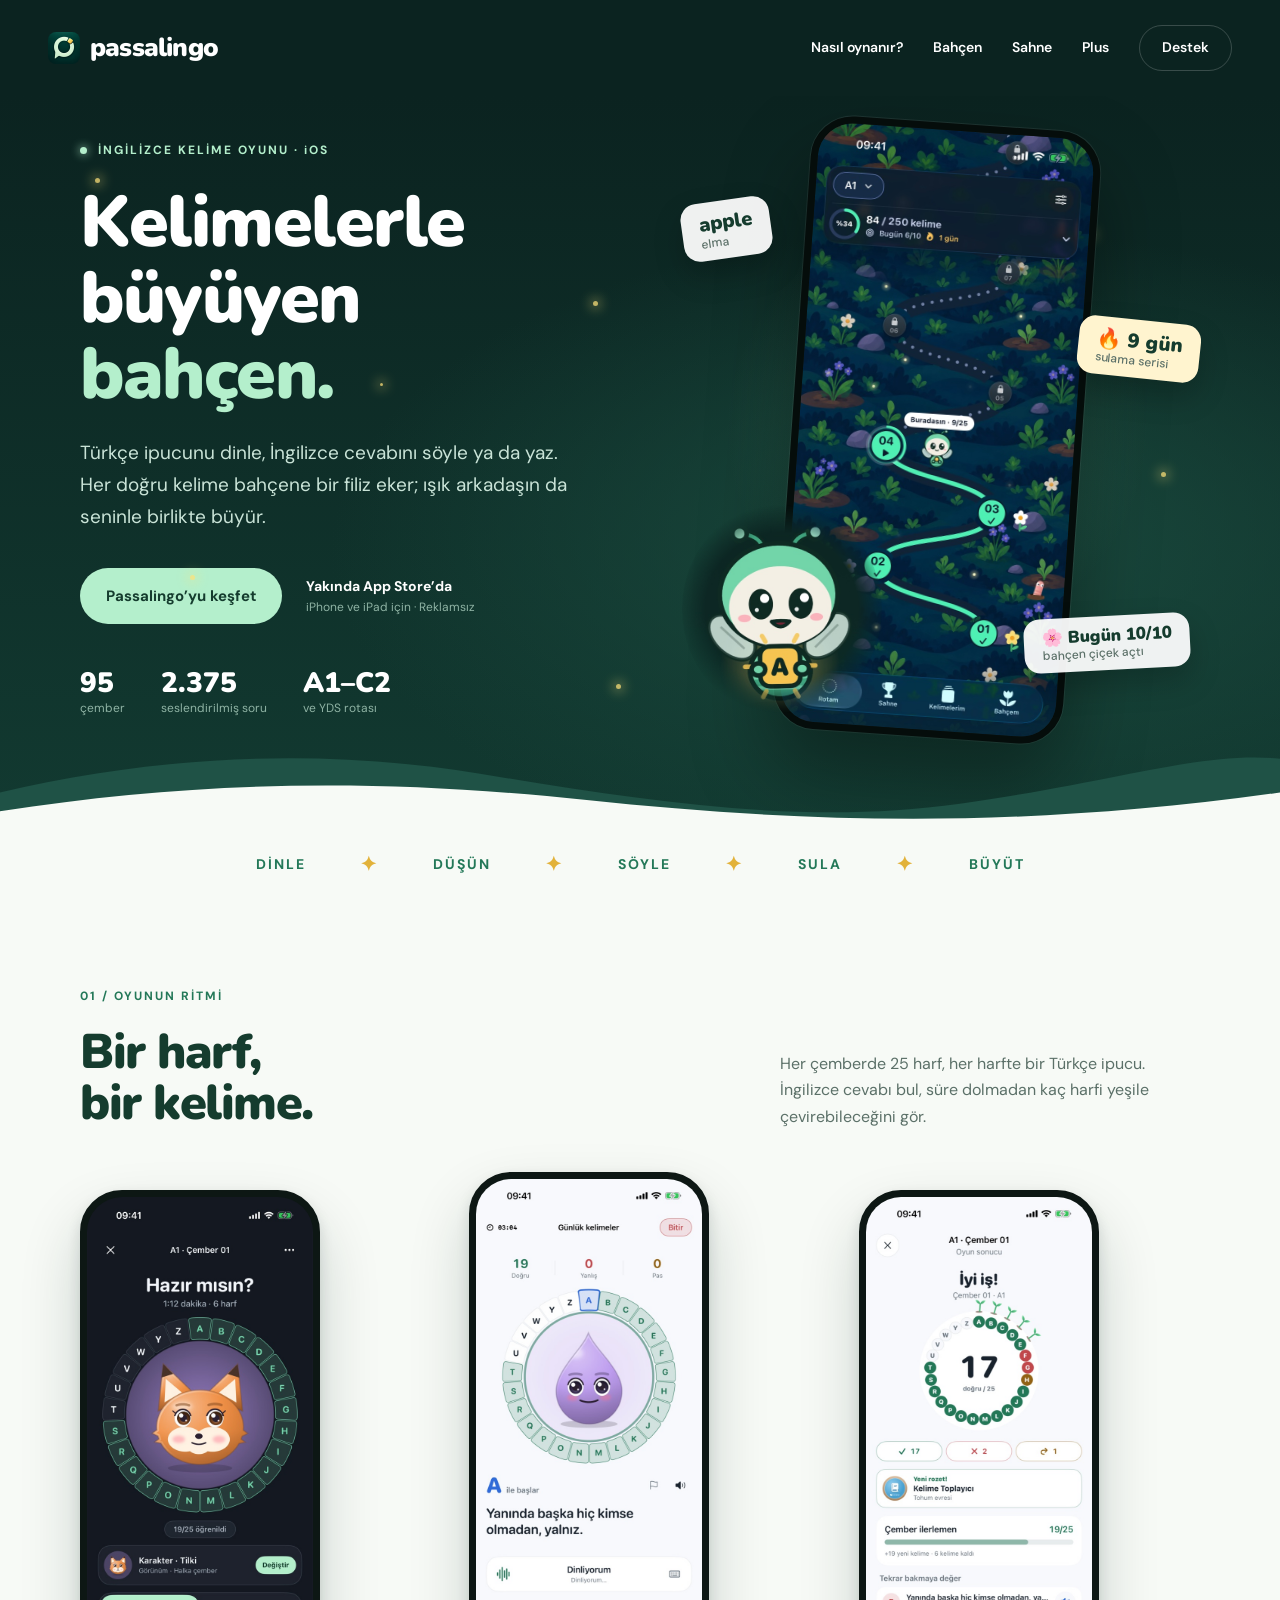
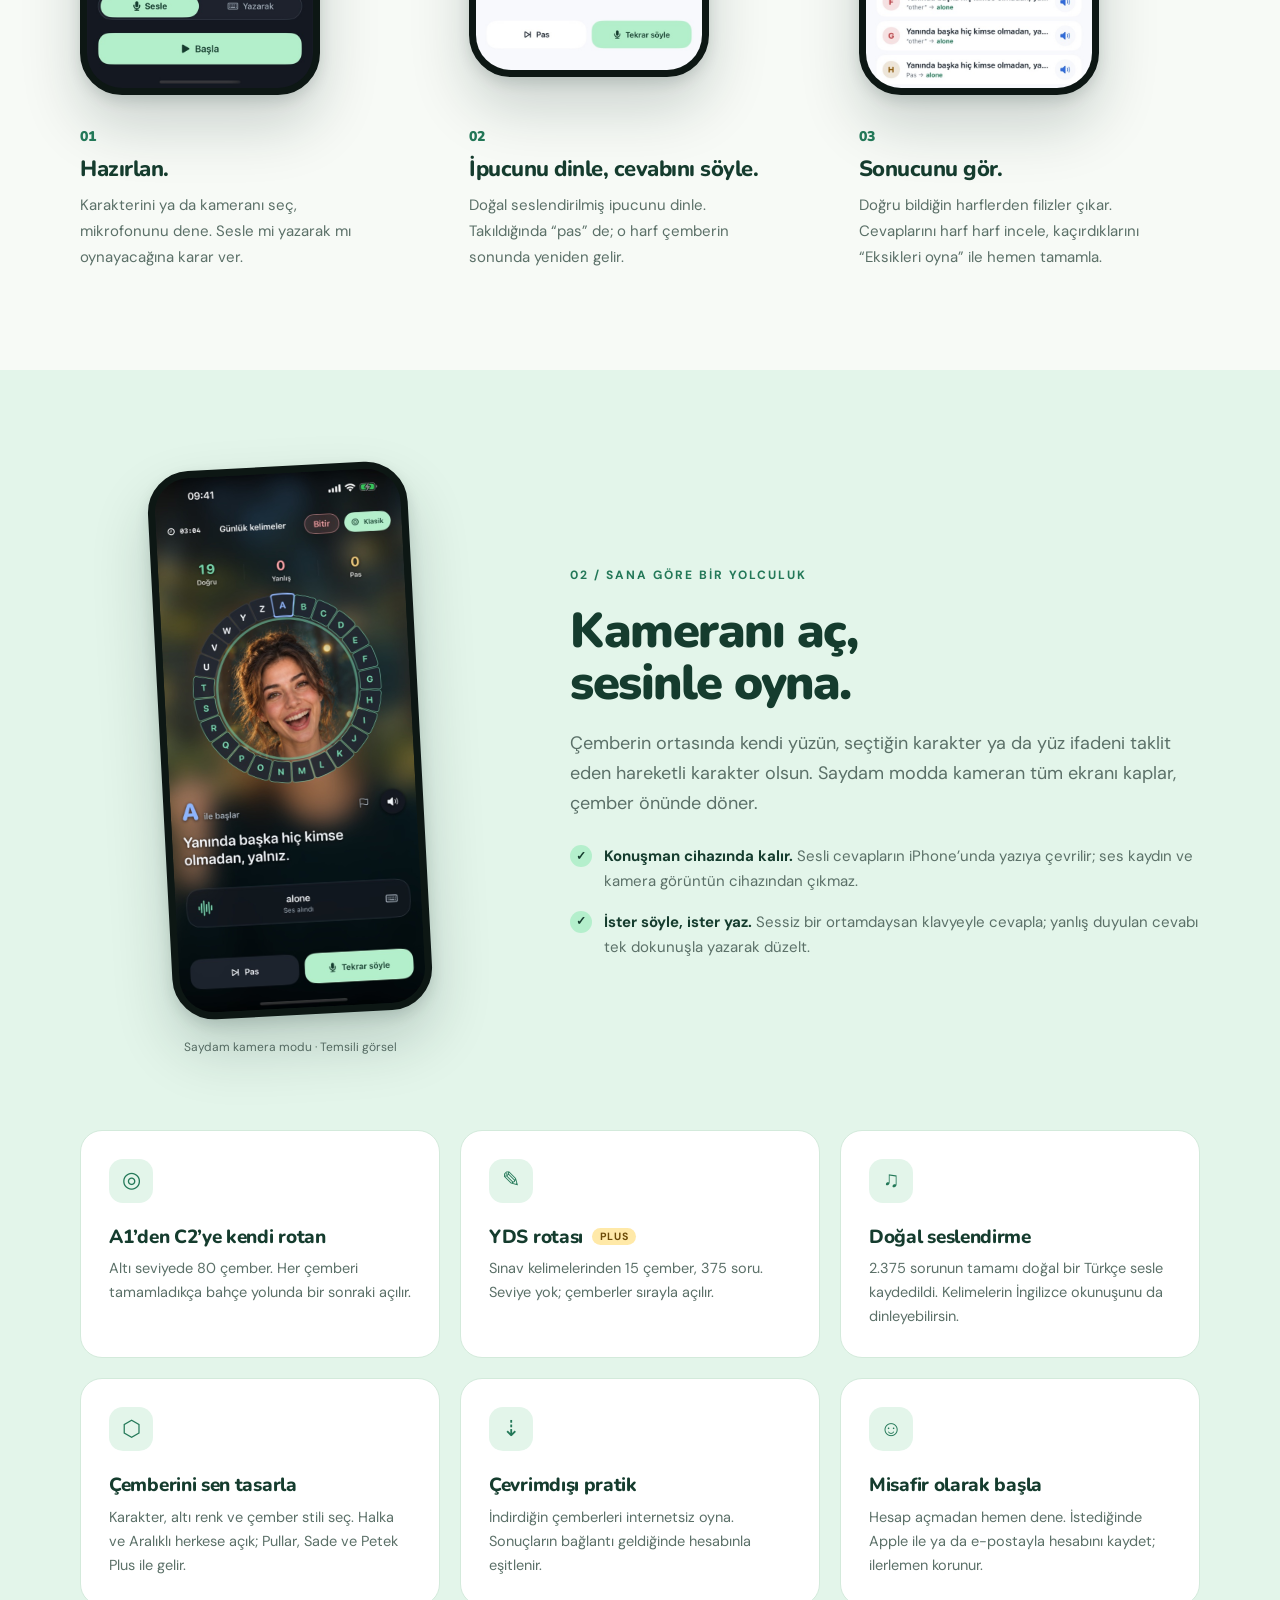
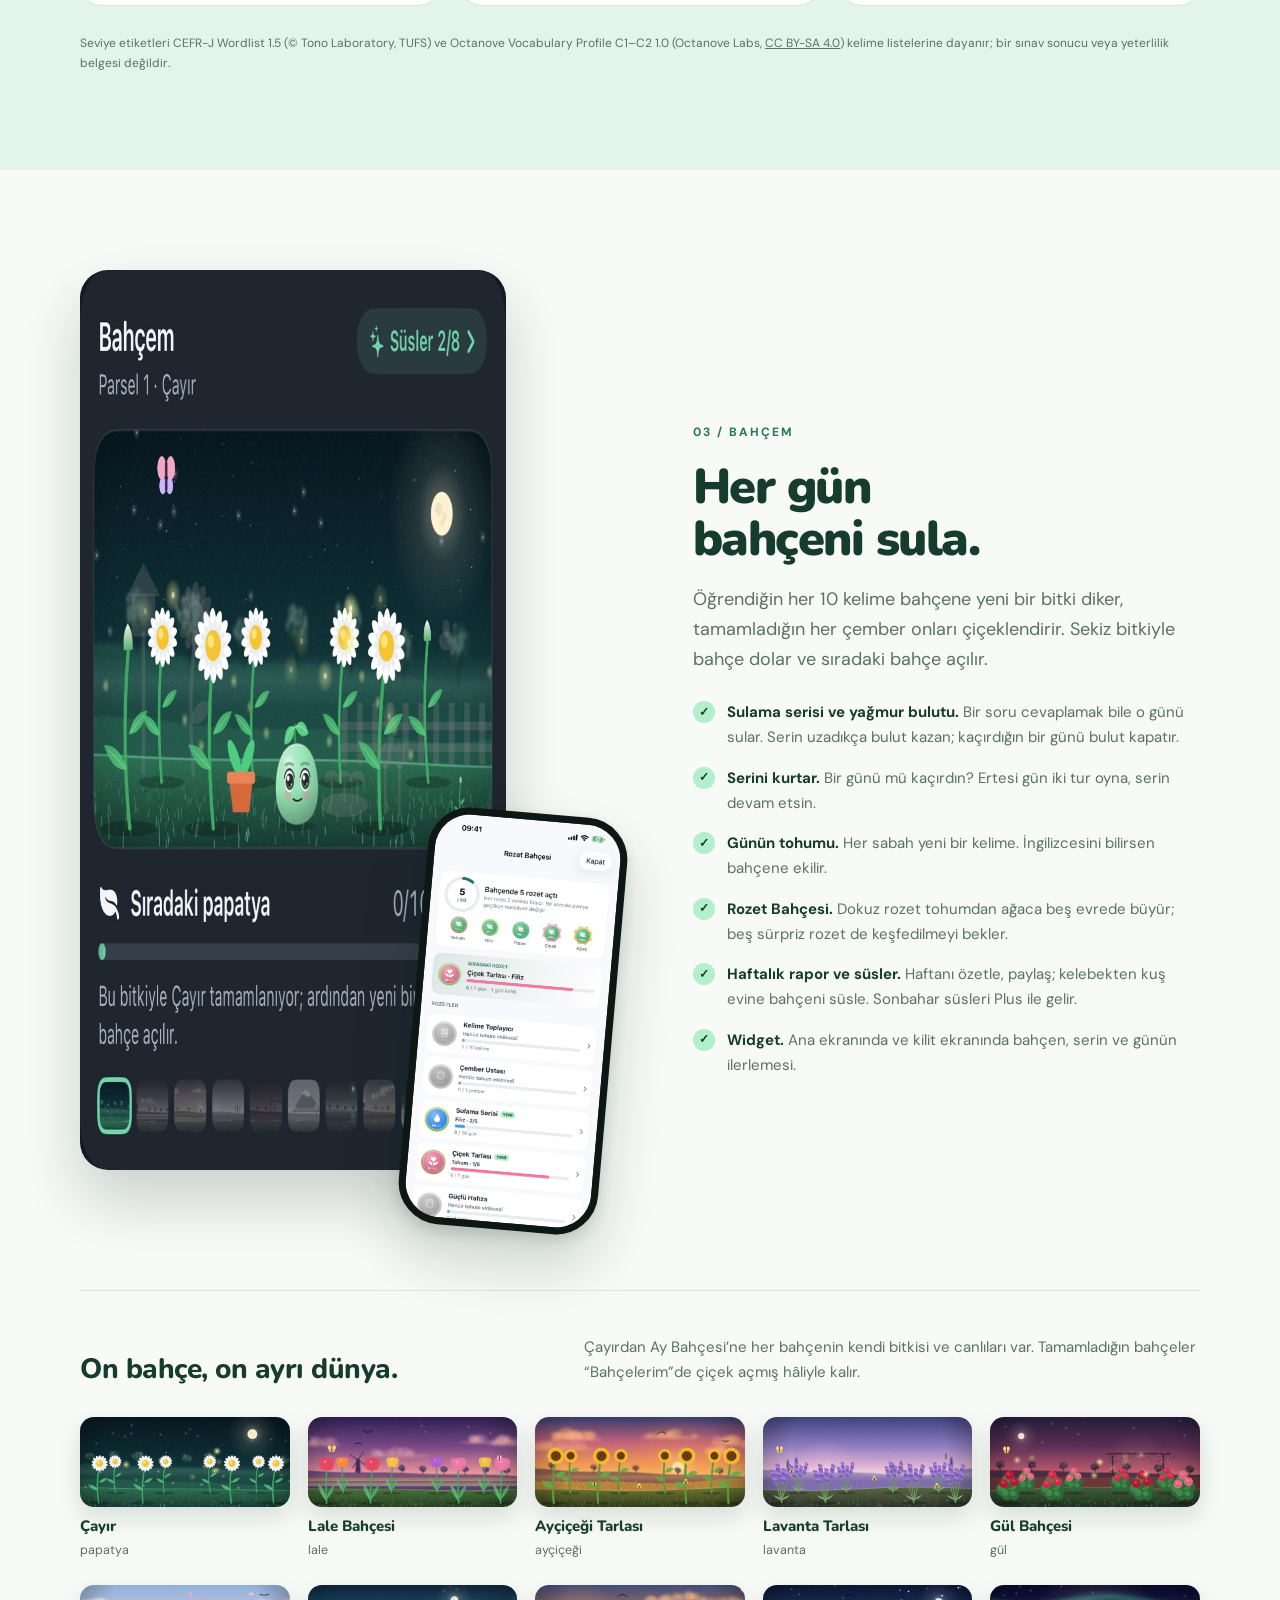
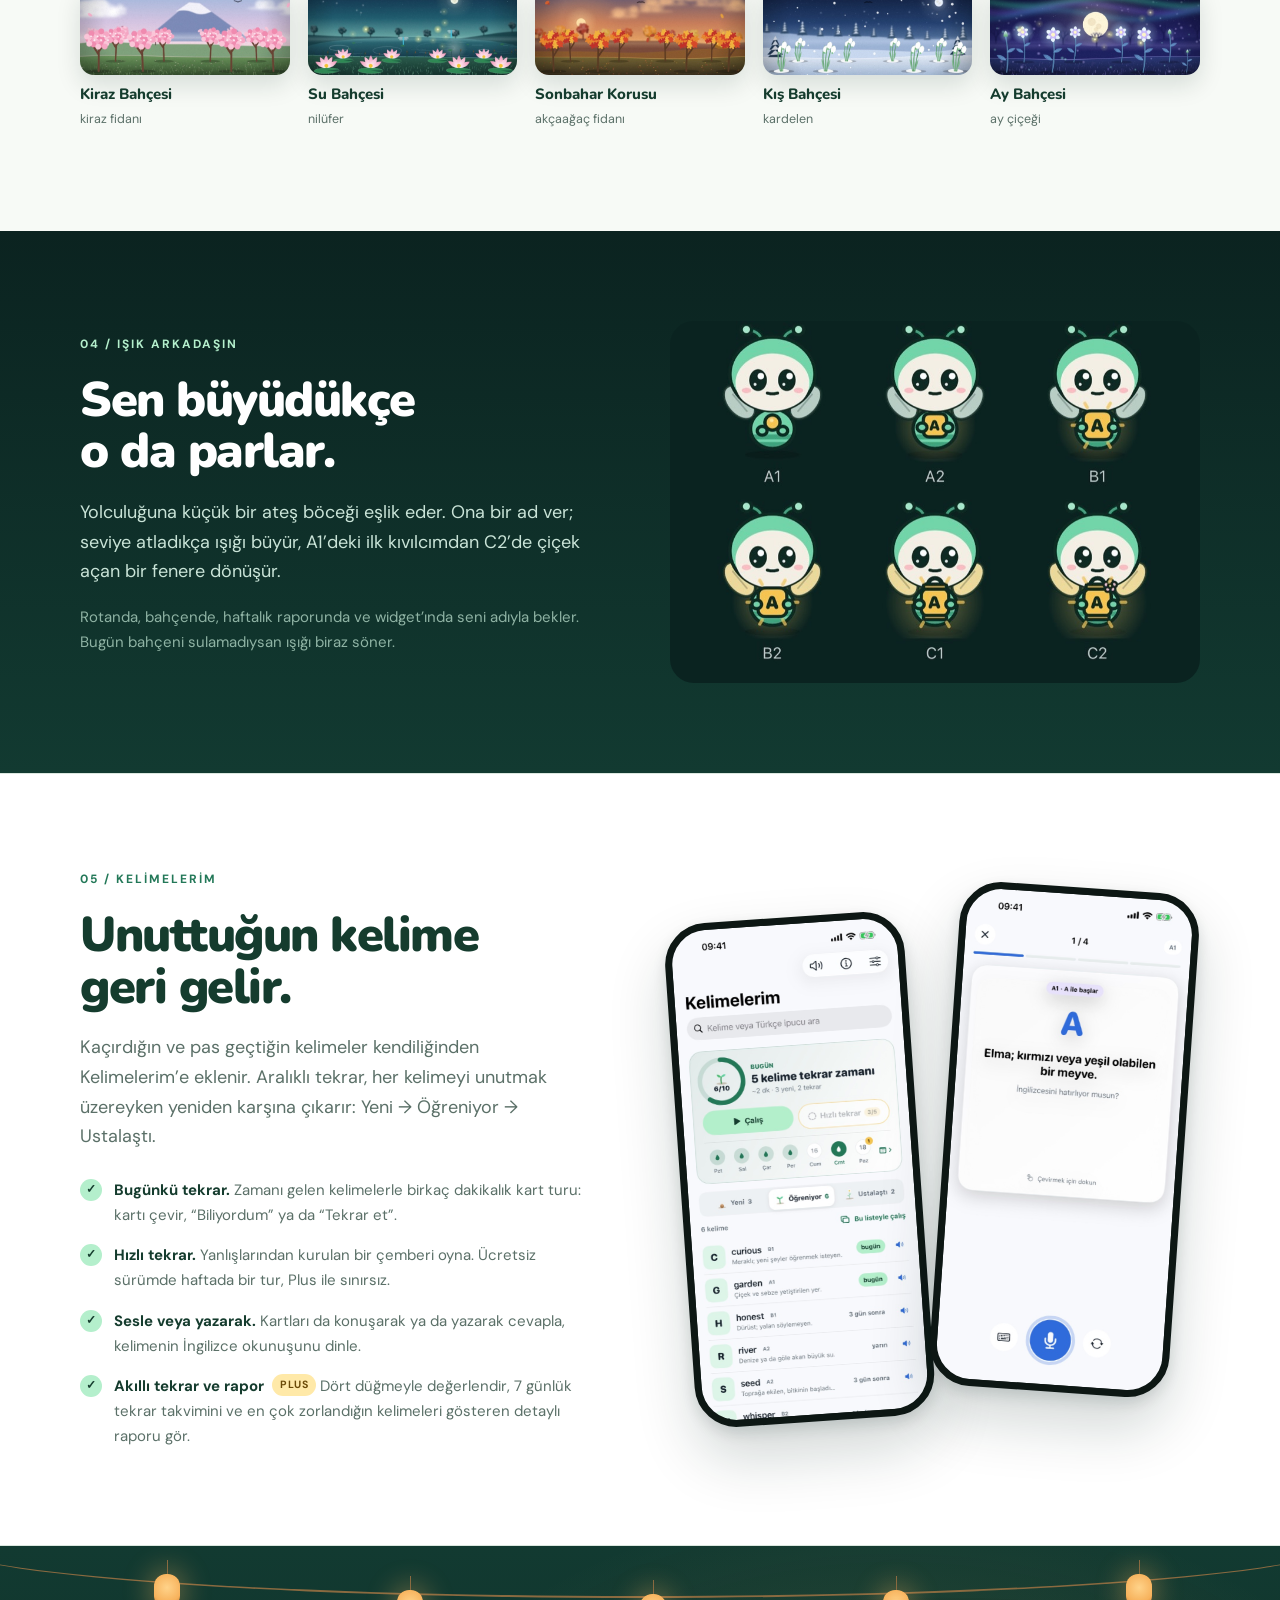
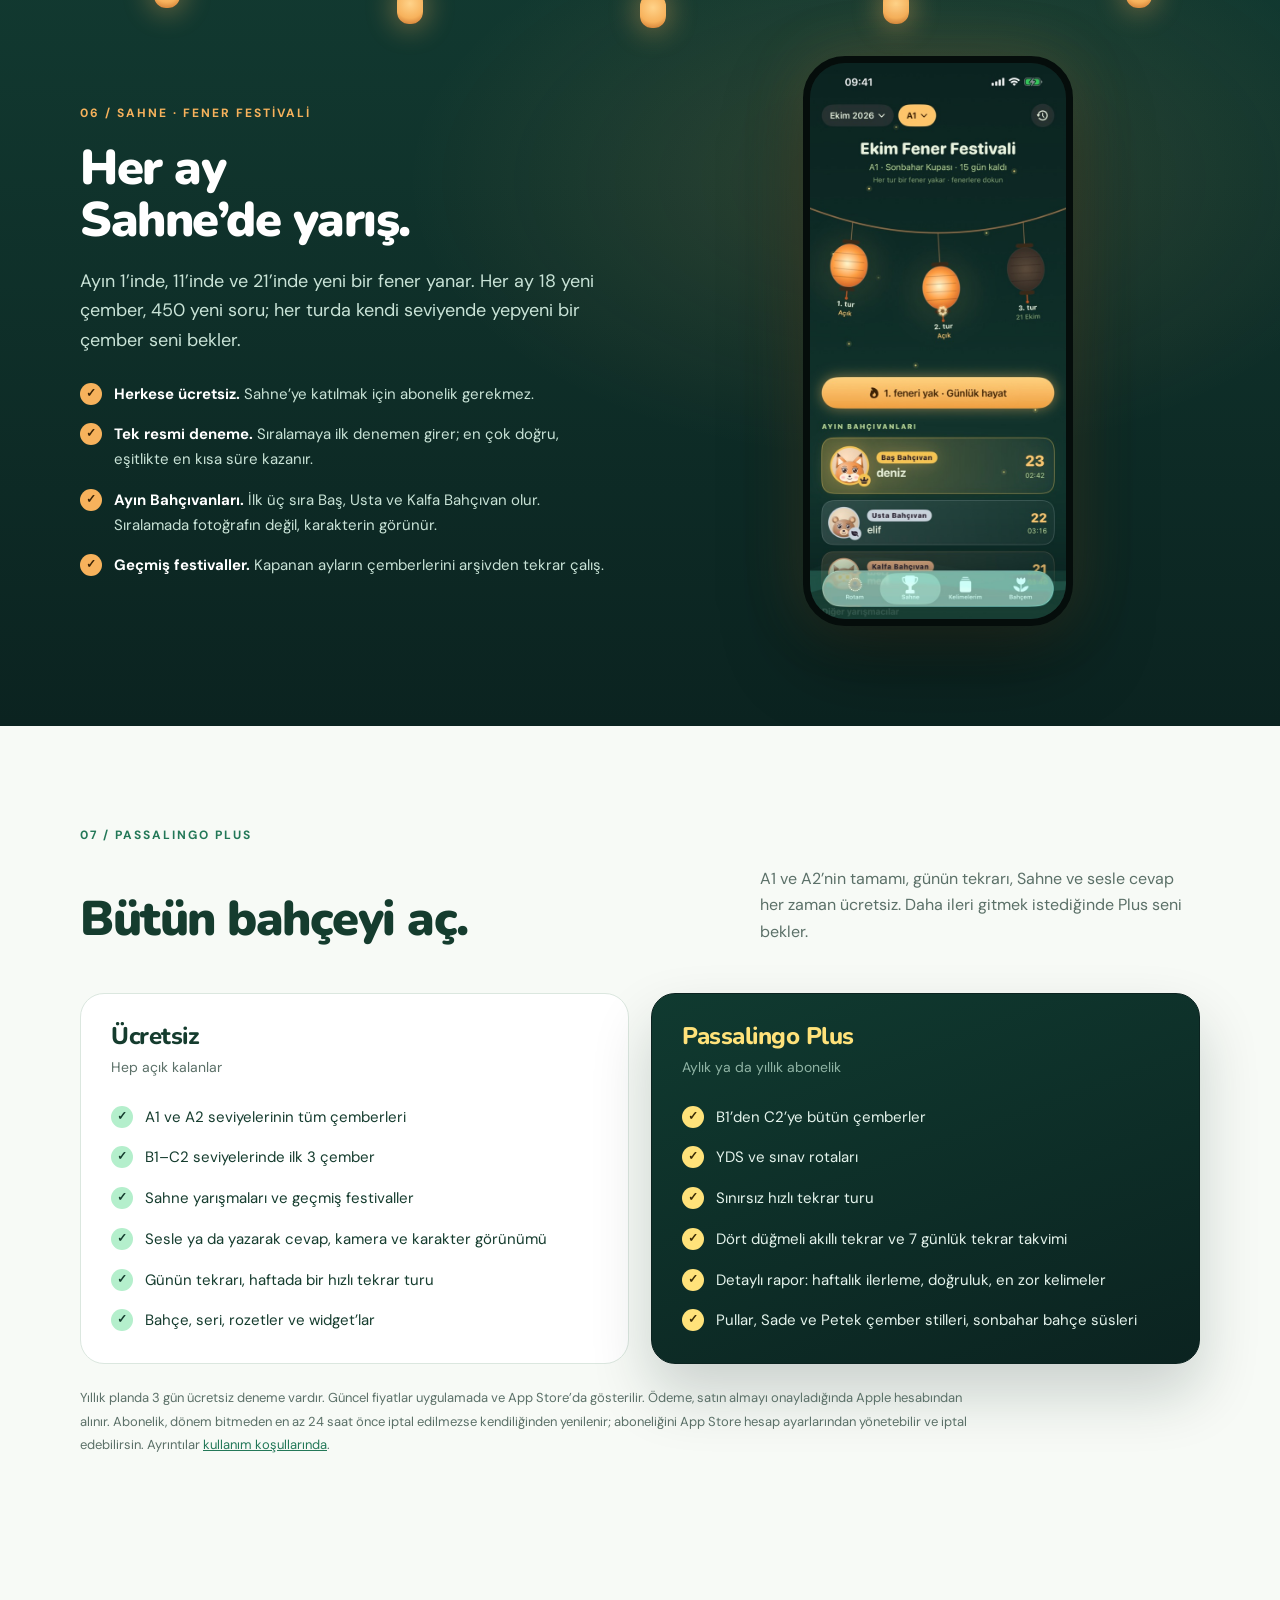
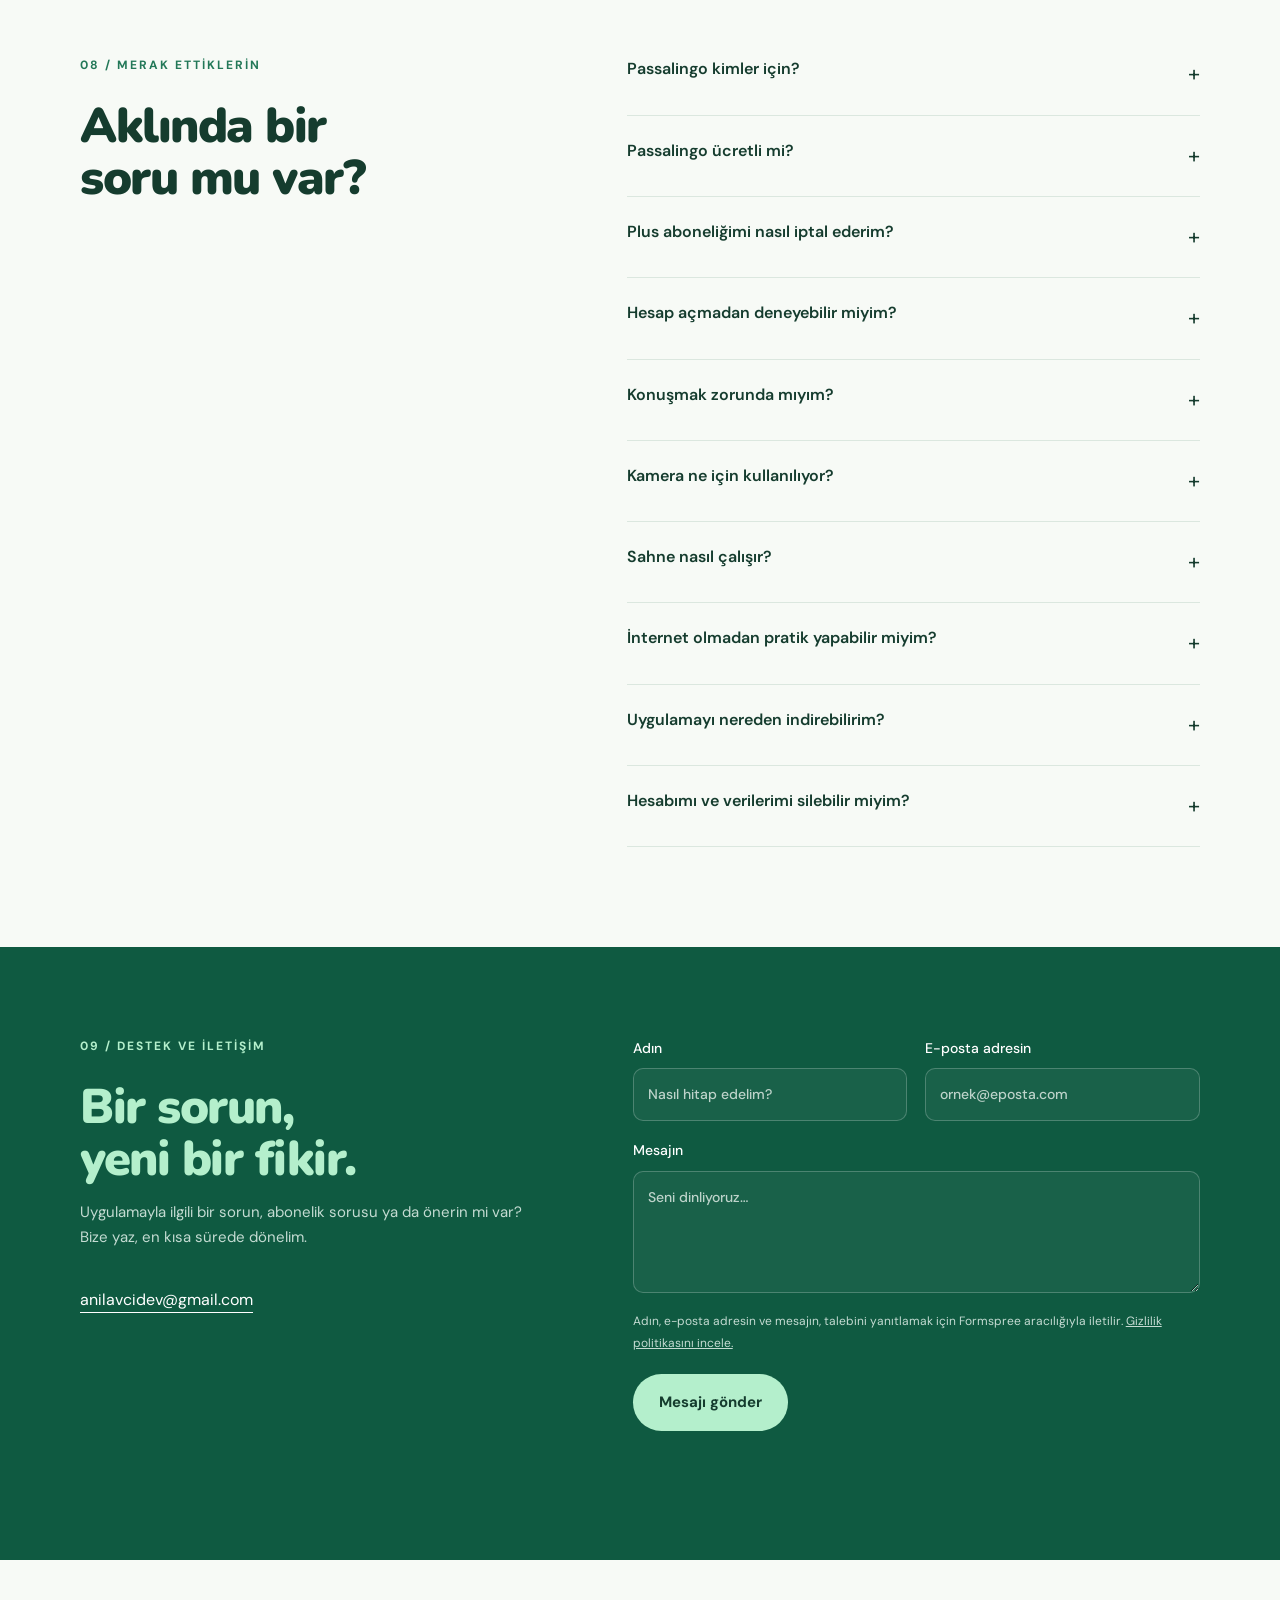
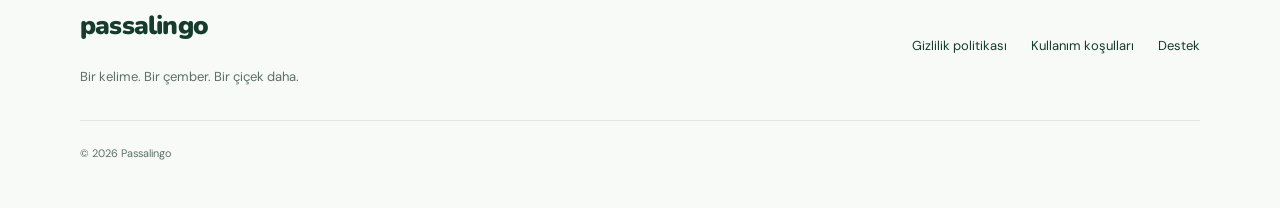
==== commit 8c161e08: "Site update for the 1.0 release: Plus, YDS, firefly guide - Home: current screenshots, firefly guide" ====
--- a/index.html
+++ b/index.html
@@ -5,9 +5,9 @@
 <meta name="viewport" content="width=device-width,initial-scale=1">
 <meta name="theme-color" content="#0b2320">
 <title>Passalingo — Kelimelerle büyüyen bahçen.</title>
-<meta name="description" content="Türkçe ipucunu dinle, İngilizce cevabını söyle ya da yaz. Passalingo ile A1'den C2'ye kelime çemberlerini tamamla, bahçeni büyüt, her ay Sahne'de yarış.">
+<meta name="description" content="Türkçe ipucunu dinle, İngilizce cevabını söyle ya da yaz. A1'den C2'ye ve YDS'ye 95 çember, 2.375 doğal seslendirilmiş soru, büyüyen bir bahçe ve her ay Sahne yarışması.">
 <meta property="og:title" content="Passalingo — Kelimelerle büyüyen bahçen.">
-<meta property="og:description" content="Türkçe ipuçları, İngilizce cevaplar. 80 çember, 2.000 doğal seslendirilmiş soru, büyüyen bir bahçe ve aylık Sahne yarışması.">
+<meta property="og:description" content="Türkçe ipuçları, İngilizce cevaplar. 95 çember, 2.375 doğal seslendirilmiş soru, seninle büyüyen bir ışık arkadaşı ve her ay Sahne yarışması.">
 <meta property="og:type" content="website">
 <meta property="og:image" content="assets/app/route.jpg">
 <link rel="icon" href="assets/logo.png" type="image/png">
@@ -24,7 +24,8 @@
     <a href="index.html#nasil">Nasıl oynanır?</a>
     <a href="index.html#bahce">Bahçen</a>
     <a href="index.html#sahne">Sahne</a>
-    <a class="nav-contact" href="index.html#iletisim">İletişim</a>
+    <a href="index.html#plus">Plus</a>
+    <a class="nav-contact" href="index.html#iletisim">Destek</a>
   </nav>
 </header>
 </div>
@@ -36,21 +37,21 @@
   <div class="hero-copy">
     <span class="eyebrow"><span class="pill-dot"></span> İNGİLİZCE KELİME OYUNU · iOS</span>
     <h1>Kelimelerle<br>büyüyen <em>bahçen.</em></h1>
-    <p>Türkçe ipucunu dinle, İngilizce cevabını söyle ya da yaz. Her doğru kelime bahçene bir filiz, her tamamlanan çember bir çiçek ekler.</p>
+    <p>Türkçe ipucunu dinle, İngilizce cevabını söyle ya da yaz. Her doğru kelime bahçene bir filiz eker; ışık arkadaşın da seninle birlikte büyür.</p>
     <div class="hero-actions">
       <a class="button" href="#nasil">Passalingo’yu keşfet</a>
-      <span class="release">Yakında App Store’da <small>iPhone ve iPad için</small></span>
+      <span class="release">Yakında App Store’da <small>iPhone ve iPad için · Reklamsız</small></span>
     </div>
     <ul class="hero-stats" aria-label="Passalingo kısaca">
-      <li><b>80</b><span>çember</span></li>
-      <li><b>2.000</b><span>seslendirilmiş soru</span></li>
-      <li><b>A1–C2</b><span>seviye rotası</span></li>
+      <li><b>95</b><span>çember</span></li>
+      <li><b>2.375</b><span>seslendirilmiş soru</span></li>
+      <li><b>A1–C2</b><span>ve YDS rotası</span></li>
     </ul>
   </div>
   <div class="hero-art">
     <div class="glow" aria-hidden="true"></div>
-    <div class="phone phone-hero"><img src="assets/app/route.jpg" width="598" height="1300" alt="Passalingo Rotam ekranı: gece bahçesinde numaralı çemberlerden oluşan yol ve ilerleme kartı"></div>
-    <img class="sprout" src="assets/sprout.png" alt="" width="512" height="512">
+    <div class="phone phone-hero"><img src="assets/app/route.jpg" width="598" height="1300" alt="Passalingo Rotam ekranı: gece bahçesinde numaralı çemberlerden oluşan yol, ışık arkadaşı ve ilerleme kartı"></div>
+    <img class="guide" src="assets/firefly.jpg" alt="" width="487" height="520">
     <span class="chip chip-word">apple <small>elma</small></span>
     <span class="chip chip-streak">🔥 9 gün <small>sulama serisi</small></span>
     <span class="chip chip-bloom">🌸 Bugün 10/10 <small>bahçen çiçek açtı</small></span>
@@ -65,46 +66,56 @@
   <div class="section-heading">
     <span class="eyebrow">01 / OYUNUN RİTMİ</span>
     <h2>Bir harf,<br>bir kelime.</h2>
-    <p>Her çemberde 25 harf, her harfte bir Türkçe ipucu. İngilizce cevabı bul, sıradaki harfe geç.</p>
+    <p>Her çemberde 25 harf, her harfte bir Türkçe ipucu. İngilizce cevabı bul, süre dolmadan kaç harfi yeşile çevirebileceğini gör.</p>
   </div>
   <div class="flow">
     <article>
       <div class="phone"><img src="assets/app/preparation.jpg" width="598" height="1300" loading="lazy" alt="Hazır mısın ekranı: tilki karakterli harf çemberi, Sesle veya Yazarak seçimi ve Başla düğmesi"></div>
       <span class="step">01</span>
       <h3>Hazırlan.</h3>
-      <p>Karakterini ya da kameranı seç, çember stilini belirle. Sesle mi yazarak mı oynayacağına karar ver.</p>
+      <p>Karakterini ya da kameranı seç, mikrofonunu dene. Sesle mi yazarak mı oynayacağına karar ver.</p>
     </article>
     <article>
       <div class="phone"><img src="assets/app/game.jpg" width="598" height="1300" loading="lazy" alt="Oyun ekranı: harf çemberi, A ile başlar ipucu, Dinliyorum göstergesi ile Pas ve Tekrar söyle düğmeleri"></div>
       <span class="step">02</span>
       <h3>İpucunu dinle, cevabını söyle.</h3>
-      <p>Doğal seslendirilmiş ipucunu dinle. Takıldığında “pas” de, o harf turun sonunda yeniden gelir.</p>
+      <p>Doğal seslendirilmiş ipucunu dinle. Takıldığında “pas” de; o harf çemberin sonunda yeniden gelir.</p>
     </article>
     <article>
-      <div class="phone"><img src="assets/app/result.jpg" width="598" height="1300" loading="lazy" alt="Oyun sonucu ekranı: doğru harflerden filizlenen çember, 17 doğru / 25, çember ilerlemesi ve tekrar bakılacak kelimeler"></div>
+      <div class="phone"><img src="assets/app/result.jpg" width="598" height="1300" loading="lazy" alt="Oyun sonucu ekranı: doğru harflerden filizlenen çember, 17 doğru / 25, yeni rozet ve tekrar bakılacak kelimeler"></div>
       <span class="step">03</span>
       <h3>Sonucunu gör.</h3>
-      <p>Doğru bildiğin harflerden filizler çıkar. Harf harf cevaplarını incele, kaçırdıklarını “Eksikleri oyna” ile hemen tamamla.</p>
+      <p>Doğru bildiğin harflerden filizler çıkar. Cevaplarını harf harf incele, kaçırdıklarını “Eksikleri oyna” ile hemen tamamla.</p>
     </article>
   </div>
 </section>
 
 <section id="ozellikler" class="feature-section">
   <div class="wrap">
-    <div class="section-heading">
-      <span class="eyebrow">02 / SANA GÖRE BİR YOLCULUK</span>
-      <h2>İster söyle,<br>ister yaz.</h2>
-      <p>Kendi seviyende, kendi temponda. Sessiz bir ortamdaysan yazarak, yoldaysan internet olmadan.</p>
+    <div class="spotlight">
+      <div class="spotlight-art">
+        <div class="phone"><img src="assets/app/camera.jpg" width="598" height="1300" loading="lazy" alt="Saydam kamera modu: kameradaki yüzün çevresinde harf çemberi, Türkçe ipucu ve alındı yazan sesli cevap"></div>
+        <small>Saydam kamera modu · Temsili görsel</small>
+      </div>
+      <div>
+        <span class="eyebrow">02 / SANA GÖRE BİR YOLCULUK</span>
+        <h2>Kameranı aç,<br>sesinle oyna.</h2>
+        <p class="lead">Çemberin ortasında kendi yüzün, seçtiğin karakter ya da yüz ifadeni taklit eden hareketli karakter olsun. Saydam modda kameran tüm ekranı kaplar, çember önünde döner.</p>
+        <ul class="ticks">
+          <li><b>Konuşman cihazında kalır.</b> Sesli cevapların iPhone’unda yazıya çevrilir; ses kaydın ve kamera görüntün cihazından çıkmaz.</li>
+          <li><b>İster söyle, ister yaz.</b> Sessiz bir ortamdaysan klavyeyle cevapla; yanlış duyulan cevabı tek dokunuşla yazarak düzelt.</li>
+        </ul>
+      </div>
     </div>
     <div class="cards">
       <article class="card"><span class="icon">◎</span><h3>A1’den C2’ye kendi rotan</h3><p>Altı seviyede 80 çember. Her çemberi tamamladıkça bahçe yolunda bir sonraki açılır.</p></article>
-      <article class="card"><span class="icon">♫</span><h3>Doğal seslendirme</h3><p>2.000 sorunun tamamı doğal bir sesle kaydedildi. Okuma hızını ve telaffuz sesini ayarlardan seçebilirsin.</p></article>
-      <article class="card"><span class="icon">≋</span><h3>Konuşman cihazında kalır</h3><p>Sesli cevapların iPhone’unda yazıya çevrilir, ses kaydın cihazından çıkmaz. Yanlış duyulursa yazarak düzeltirsin.</p></article>
-      <article class="card"><span class="icon">☺</span><h3>Kamera ya da karakter</h3><p>Çemberin ortasında kendi yüzün, seçtiğin karakter ya da yüz ifadeni taklit eden hareketli karakter olsun.</p></article>
-      <article class="card"><span class="icon">⬡</span><h3>Çemberini kişiselleştir</h3><p>Halka, Aralıklı, Pullar, Sade ve Petek stilleri; mintten şeftaliye altı renk.</p></article>
-      <article class="card"><span class="icon">⇣</span><h3>Çevrimdışı pratik</h3><p>Bir çemberi indirdikten sonra internetsiz oyna. Sonuçların bağlantı geldiğinde hesabınla eşitlenir.</p></article>
-    </div>
-    <p class="source-note">Seviye etiketleri CEFR-J ve Octanove kelime listelerine dayanır; bir sınav sonucu veya yeterlilik belgesi değildir.</p>
+      <article class="card"><span class="icon">✎</span><h3>YDS rotası <i class="tag">Plus</i></h3><p>Sınav kelimelerinden 15 çember, 375 soru. Seviye yok; çemberler sırayla açılır.</p></article>
+      <article class="card"><span class="icon">♫</span><h3>Doğal seslendirme</h3><p>2.375 sorunun tamamı doğal bir Türkçe sesle kaydedildi. Kelimelerin İngilizce okunuşunu da dinleyebilirsin.</p></article>
+      <article class="card"><span class="icon">⬡</span><h3>Çemberini sen tasarla</h3><p>Karakter, altı renk ve çember stili seç. Halka ve Aralıklı herkese açık; Pullar, Sade ve Petek Plus ile gelir.</p></article>
+      <article class="card"><span class="icon">⇣</span><h3>Çevrimdışı pratik</h3><p>İndirdiğin çemberleri internetsiz oyna. Sonuçların bağlantı geldiğinde hesabınla eşitlenir.</p></article>
+      <article class="card"><span class="icon">☺</span><h3>Misafir olarak başla</h3><p>Hesap açmadan hemen dene. İstediğinde Apple ile ya da e-postayla hesabını kaydet; ilerlemen korunur.</p></article>
+    </div>
+    <p class="source-note">Seviye etiketleri CEFR-J Wordlist 1.5 (© Tono Laboratory, TUFS) ve Octanove Vocabulary Profile C1–C2 1.0 (Octanove Labs, <a href="https://creativecommons.org/licenses/by-sa/4.0/deed.tr" target="_blank" rel="noopener noreferrer">CC BY-SA 4.0</a>) kelime listelerine dayanır; bir sınav sonucu veya yeterlilik belgesi değildir.</p>
   </div>
 </section>
 
@@ -118,11 +129,11 @@
     <h2>Her gün<br>bahçeni sula.</h2>
     <p class="lead">Öğrendiğin her 10 kelime bahçene yeni bir bitki diker, tamamladığın her çember onları çiçeklendirir. Sekiz bitkiyle bahçe dolar ve sıradaki bahçe açılır.</p>
     <ul class="ticks">
-      <li><b>Sulama serisi ve yağmur bulutu.</b> Bir soru cevaplamak bile o günü sular. Her 7 günde bir bulut kazan; kaçırdığın bir günü kendiliğinden sular.</li>
+      <li><b>Sulama serisi ve yağmur bulutu.</b> Bir soru cevaplamak bile o günü sular. Serin uzadıkça bulut kazan; kaçırdığın bir günü bulut kapatır.</li>
       <li><b>Serini kurtar.</b> Bir günü mü kaçırdın? Ertesi gün iki tur oyna, serin devam etsin.</li>
       <li><b>Günün tohumu.</b> Her sabah yeni bir kelime. İngilizcesini bilirsen bahçene ekilir.</li>
       <li><b>Rozet Bahçesi.</b> Dokuz rozet tohumdan ağaca beş evrede büyür; beş sürpriz rozet de keşfedilmeyi bekler.</li>
-      <li><b>Haftalık rapor ve süsler.</b> Haftanı özetle, paylaş; kelebekten kuş evine bahçeni süsle.</li>
+      <li><b>Haftalık rapor ve süsler.</b> Haftanı özetle, paylaş; kelebekten kuş evine bahçeni süsle. Sonbahar süsleri Plus ile gelir.</li>
       <li><b>Widget.</b> Ana ekranında ve kilit ekranında bahçen, serin ve günün ilerlemesi.</li>
     </ul>
   </div>
@@ -147,20 +158,33 @@
   </ul>
 </section>
 
+<section class="guide-section" aria-labelledby="guide-title">
+  <div class="wrap guide-grid">
+    <div>
+      <span class="eyebrow">04 / IŞIK ARKADAŞIN</span>
+      <h2 id="guide-title">Sen büyüdükçe<br>o da parlar.</h2>
+      <p class="lead">Yolculuğuna küçük bir ateş böceği eşlik eder. Ona bir ad ver; seviye atladıkça ışığı büyür, A1’deki ilk kıvılcımdan C2’de çiçek açan bir fenere dönüşür.</p>
+      <p class="guide-note">Rotanda, bahçende, haftalık raporunda ve widget’ında seni adıyla bekler. Bugün bahçeni sulamadıysan ışığı biraz söner.</p>
+    </div>
+    <img class="guide-stages" src="assets/app/firefly-stages.jpg" width="900" height="615" loading="lazy" alt="Işık arkadaşının A1’den C2’ye altı gelişim evresi: kıvılcımdan çiçekli fenere">
+  </div>
+</section>
+
 <section id="kelimelerim" class="review-section">
   <div class="wrap review-grid">
     <div class="review-copy">
-      <span class="eyebrow">04 / KELİMELERİM</span>
-      <h2>Tekrar et,<br>ustalaş.</h2>
-      <p class="lead">Kaçırdığın ve pas geçtiğin kelimeler kendiliğinden Kelimelerim’e eklenir. Aralıklı tekrar, her kelimeyi unutmak üzereyken karşına çıkarır.</p>
-      <ul class="ticks">
-        <li><b>Bugünkü tekrar.</b> Birkaç dakikalık kart turu: kartı çevir, “Biliyordum” ya da “Tekrar et”.</li>
-        <li><b>Sesle veya yazarak.</b> Kartları da konuşarak ya da yazarak cevapla, kelimenin telaffuzunu dinle.</li>
-        <li><b>Ustalaştıkların.</b> Yeni, öğreniyor, ustalaştı: hangi kelimenin nerede olduğunu bir bakışta gör.</li>
+      <span class="eyebrow">05 / KELİMELERİM</span>
+      <h2>Unuttuğun kelime<br>geri gelir.</h2>
+      <p class="lead">Kaçırdığın ve pas geçtiğin kelimeler kendiliğinden Kelimelerim’e eklenir. Aralıklı tekrar, her kelimeyi unutmak üzereyken yeniden karşına çıkarır: Yeni → Öğreniyor → Ustalaştı.</p>
+      <ul class="ticks">
+        <li><b>Bugünkü tekrar.</b> Zamanı gelen kelimelerle birkaç dakikalık kart turu: kartı çevir, “Biliyordum” ya da “Tekrar et”.</li>
+        <li><b>Hızlı tekrar.</b> Yanlışlarından kurulan bir çemberi oyna. Ücretsiz sürümde haftada bir tur, Plus ile sınırsız.</li>
+        <li><b>Sesle veya yazarak.</b> Kartları da konuşarak ya da yazarak cevapla, kelimenin İngilizce okunuşunu dinle.</li>
+        <li><b>Akıllı tekrar ve rapor <i class="tag">Plus</i></b> Dört düğmeyle değerlendir, 7 günlük tekrar takvimini ve en çok zorlandığın kelimeleri gösteren detaylı raporu gör.</li>
       </ul>
     </div>
     <div class="review-art">
-      <div class="phone"><img src="assets/app/review.jpg" width="598" height="1300" loading="lazy" alt="Kelimelerim ekranı: bugünkü tekrar kartı, ilerleme çubuğu ve kelime listesi"></div>
+      <div class="phone"><img src="assets/app/review.jpg" width="598" height="1300" loading="lazy" alt="Kelimelerim ekranı: 5 kelime tekrar zamanı kartı, Çalış ve Hızlı tekrar düğmeleri, haftalık takvim ve Öğreniyor sekmesindeki kelimeler"></div>
       <div class="phone"><img src="assets/app/study.jpg" width="598" height="1300" loading="lazy" alt="Kart çalışma ekranı: A harfi için Türkçe ipucu ve mikrofon düğmesi"></div>
     </div>
   </div>
@@ -170,10 +194,11 @@
   <div class="lanterns" aria-hidden="true"><i></i><i></i><i></i><i></i><i></i></div>
   <div class="wrap stage-grid">
     <div class="stage-copy">
-      <span class="eyebrow">05 / SAHNE · FENER FESTİVALİ</span>
+      <span class="eyebrow">06 / SAHNE · FENER FESTİVALİ</span>
       <h2>Her ay<br>Sahne’de yarış.</h2>
-      <p class="lead">Ayın 1’inde, 11’inde ve 21’inde yeni bir fener yanar. Her turda kendi seviyende yepyeni bir çember seni bekler.</p>
-      <ul class="ticks">
+      <p class="lead">Ayın 1’inde, 11’inde ve 21’inde yeni bir fener yanar. Her ay 18 yeni çember, 450 yeni soru; her turda kendi seviyende yepyeni bir çember seni bekler.</p>
+      <ul class="ticks">
+        <li><b>Herkese ücretsiz.</b> Sahne’ye katılmak için abonelik gerekmez.</li>
         <li><b>Tek resmi deneme.</b> Sıralamaya ilk denemen girer; en çok doğru, eşitlikte en kısa süre kazanır.</li>
         <li><b>Ayın Bahçıvanları.</b> İlk üç sıra Baş, Usta ve Kalfa Bahçıvan olur. Sıralamada fotoğrafın değil, karakterin görünür.</li>
         <li><b>Geçmiş festivaller.</b> Kapanan ayların çemberlerini arşivden tekrar çalış.</li>
@@ -185,29 +210,66 @@
   </div>
 </section>
 
+<section id="plus" class="wrap section plus-section">
+  <div class="section-heading">
+    <span class="eyebrow">07 / PASSALINGO PLUS</span>
+    <h2>Bütün bahçeyi aç.</h2>
+    <p>A1 ve A2’nin tamamı, günün tekrarı, Sahne ve sesle cevap her zaman ücretsiz. Daha ileri gitmek istediğinde Plus seni bekler.</p>
+  </div>
+  <div class="plans">
+    <article class="plan">
+      <h3>Ücretsiz</h3>
+      <p class="plan-sub">Hep açık kalanlar</p>
+      <ul class="ticks">
+        <li>A1 ve A2 seviyelerinin tüm çemberleri</li>
+        <li>B1–C2 seviyelerinde ilk 3 çember</li>
+        <li>Sahne yarışmaları ve geçmiş festivaller</li>
+        <li>Sesle ya da yazarak cevap, kamera ve karakter görünümü</li>
+        <li>Günün tekrarı, haftada bir hızlı tekrar turu</li>
+        <li>Bahçe, seri, rozetler ve widget’lar</li>
+      </ul>
+    </article>
+    <article class="plan plan-plus">
+      <h3>Passalingo Plus</h3>
+      <p class="plan-sub">Aylık ya da yıllık abonelik</p>
+      <ul class="ticks">
+        <li>B1’den C2’ye bütün çemberler</li>
+        <li>YDS ve sınav rotaları</li>
+        <li>Sınırsız hızlı tekrar turu</li>
+        <li>Dört düğmeli akıllı tekrar ve 7 günlük tekrar takvimi</li>
+        <li>Detaylı rapor: haftalık ilerleme, doğruluk, en zor kelimeler</li>
+        <li>Pullar, Sade ve Petek çember stilleri, sonbahar bahçe süsleri</li>
+      </ul>
+    </article>
+  </div>
+  <p class="plan-note">Yıllık planda 3 gün ücretsiz deneme vardır. Güncel fiyatlar uygulamada ve App Store’da gösterilir. Ödeme, satın almayı onayladığında Apple hesabından alınır. Abonelik, dönem bitmeden en az 24 saat önce iptal edilmezse kendiliğinden yenilenir; aboneliğini App Store hesap ayarlarından yönetebilir ve iptal edebilirsin. Ayrıntılar <a href="terms.html#abonelik">kullanım koşullarında</a>.</p>
+</section>
+
 <section class="wrap section faq-section">
   <div>
-    <span class="eyebrow">06 / MERAK ETTİKLERİN</span>
+    <span class="eyebrow">08 / MERAK ETTİKLERİN</span>
     <h2>Aklında bir<br>soru mu var?</h2>
   </div>
   <div class="faq">
-    <details><summary>Passalingo kimler için?</summary><p>İngilizce kelime dağarcığını Türkçe ipuçlarıyla geliştirmek ve konuşarak pratik yapmak isteyen herkes için. A1’den C2’ye altı seviye rotası, nereden başlarsan başla sana uygun bir çember sunar.</p></details>
-    <details><summary>Hesap açmadan deneyebilir miyim?</summary><p>Evet. Giriş ekranındaki “Misafir olarak dene” ile hemen oynamaya başlayabilirsin. İstersen daha sonra Apple ile ya da e-postayla devam edebilirsin.</p></details>
+    <details><summary>Passalingo kimler için?</summary><p>İngilizce kelime dağarcığını Türkçe ipuçlarıyla geliştirmek ve konuşarak pratik yapmak isteyen herkes için. A1’den C2’ye altı seviye ve YDS rotası, nereden başlarsan başla sana uygun bir çember sunar.</p></details>
+    <details><summary>Passalingo ücretli mi?</summary><p>Uygulamayı indirmek ve kullanmak ücretsizdir; reklam yoktur. A1 ve A2’nin tamamı, B1–C2’nin ilk üç çemberi, Sahne, günün tekrarı ve sesle cevap ücretsizdir. B1–C2’nin geri kalanı, YDS rotası ve bazı ek özellikler isteğe bağlı Passalingo Plus aboneliğiyle açılır.</p></details>
+    <details><summary>Plus aboneliğimi nasıl iptal ederim?</summary><p>iPhone’unda Ayarlar → adın → Abonelikler bölümünden ya da uygulamada Ayarlar → Passalingo Plus üzerinden aboneliğini yönetebilir ve iptal edebilirsin. İptal, mevcut dönemin sonunda geçerli olur. Telefon değiştirdiysen Ayarlar’daki “Satın alımları geri yükle” ile aboneliğini geri getirebilirsin.</p></details>
+    <details><summary>Hesap açmadan deneyebilir miyim?</summary><p>Evet. Giriş ekranındaki “Misafir olarak dene” ile hemen oynamaya başlayabilirsin. Daha sonra Ayarlar → Hesap → Hesabını kaydet ile Apple ya da e-posta ekleyebilirsin; ilerlemen, bahçen ve kullanıcı adın aynı kalır.</p></details>
     <details><summary>Konuşmak zorunda mıyım?</summary><p>Hayır. Her an sesli ve yazılı cevap arasında geçiş yapabilirsin. Yazılı modda mikrofon izni istenmez. Sesli cevaplar iPhone’unda yazıya çevrilir; ses kaydın cihazından çıkmaz.</p></details>
     <details><summary>Kamera ne için kullanılıyor?</summary><p>Kamera tamamen isteğe bağlıdır. Açarsan yüzün çemberin ortasında ya da arkasında görünür veya hareketli karakter yüz ifadeni taklit eder. Görüntü kaydedilmez ve cihazından çıkmaz.</p></details>
-    <details><summary>Sahne nasıl çalışır?</summary><p>Her ay üç tur vardır: ayın 1’i, 11’i ve 21’i. Her turda seviyene özel yeni bir çember açılır. İlk denemen sıralamaya girer; sonraki denemeler pratik içindir ve sıralamayı değiştirmez.</p></details>
+    <details><summary>Sahne nasıl çalışır?</summary><p>Her ay üç tur vardır: ayın 1’i, 11’i ve 21’i. Her turda seviyene özel yeni bir çember açılır. İlk denemen sıralamaya girer; sonraki denemeler pratik içindir. Sahne herkese ücretsizdir.</p></details>
     <details><summary>İnternet olmadan pratik yapabilir miyim?</summary><p>Evet. İndirdiğin çemberleri internetsiz oynayabilirsin. Giriş, yeni çember ve ses indirme, Sahne ve ilerlemeni hesabınla eşitleme için internet gerekir.</p></details>
-    <details><summary>Uygulamayı nereden indirebilirim?</summary><p>Passalingo henüz App Store’da yayımlanmadı. Yayınlandığında indirme bağlantısı bu sayfada yer alacak. Soruların için aşağıdaki formdan bize ulaşabilirsin.</p></details>
-    <details><summary>Hesabımı ve verilerimi silebilir miyim?</summary><p>Uygulamada Ayarlar → Hesap → Hesabı sil adımlarını izleyebilirsin. Profilin, ilerlemen, bahçen ve rozetlerin silinir. Ayrıntılar <a href="privacy.html">gizlilik politikamızda</a>.</p></details>
+    <details><summary>Uygulamayı nereden indirebilirim?</summary><p>Passalingo yakında App Store’da. Yayınlandığında indirme bağlantısı bu sayfada yer alacak. Soruların için aşağıdaki formdan bize ulaşabilirsin.</p></details>
+    <details><summary>Hesabımı ve verilerimi silebilir miyim?</summary><p>Uygulamada Ayarlar → Hesap → Hesabı sil adımlarını izleyebilirsin. Profilin, ilerlemen, bahçen ve rozetlerin silinir. Hesabı silmek Plus aboneliğini iptal etmez; aboneliği App Store’dan ayrıca iptal etmen gerekir. Ayrıntılar <a href="privacy.html">gizlilik politikamızda</a>.</p></details>
   </div>
 </section>
 
 <section id="iletisim" class="contact-section">
   <div class="wrap contact-grid">
     <div>
-      <span class="eyebrow">07 / BİZE YAZ</span>
-      <h2>Bir merhaba,<br>yeni bir fikir.</h2>
-      <p>Sorun, önerin veya geri bildirimin mi var?<br>Passalingo’yu birlikte büyütelim.</p>
+      <span class="eyebrow">09 / DESTEK VE İLETİŞİM</span>
+      <h2>Bir sorun,<br>yeni bir fikir.</h2>
+      <p>Uygulamayla ilgili bir sorun, abonelik sorusu ya da önerin mi var?<br>Bize yaz, en kısa sürede dönelim.</p>
       <a class="email" href="mailto:anilavcidev@gmail.com">anilavcidev@gmail.com</a>
     </div>
     <form action="https://formspree.io/f/xqpaobjk" method="POST" id="contact-form">
@@ -228,7 +290,7 @@
 <footer>
   <a class="brand" href="index.html">passalingo</a>
   <p>Bir kelime. Bir çember. Bir çiçek daha.</p>
-  <div><a href="privacy.html">Gizlilik politikası</a><a href="terms.html">Kullanım koşulları</a><a href="mailto:anilavcidev@gmail.com">İletişim</a></div>
+  <div><a href="privacy.html">Gizlilik politikası</a><a href="terms.html">Kullanım koşulları</a><a href="mailto:anilavcidev@gmail.com">Destek</a></div>
   <small>© 2026 Passalingo</small>
 </footer>
 </body>
--- a/styles.css
+++ b/styles.css
@@ -36,7 +36,7 @@
 h2{font-size:clamp(34px,3.8vw,50px)}
 h3{font-size:22px;letter-spacing:-.5px;font-weight:800}
 .lead{color:var(--muted);font-size:18px}
-.button{border:0;border-radius:50px;background:var(--green);color:#fff;padding:16px 26px;font-weight:700;text-decoration:none;display:inline-flex;align-items:center;justify-content:center;cursor:pointer;font-size:15px;transition:background .2s,transform .2s}
+.button{white-space:nowrap;border:0;border-radius:50px;background:var(--green);color:#fff;padding:16px 26px;font-weight:700;text-decoration:none;display:inline-flex;align-items:center;justify-content:center;cursor:pointer;font-size:15px;transition:background .2s,transform .2s}
 .button:hover{background:#2a8a65;transform:translateY(-2px)}
 .button:disabled{opacity:.65;cursor:wait;transform:none}
 
@@ -62,7 +62,7 @@
 .hero-art{position:relative;height:620px;display:flex;align-items:center;justify-content:center}
 .glow{position:absolute;width:460px;height:460px;border-radius:50%;background:radial-gradient(circle,#71d4a933 0%,transparent 65%)}
 .phone-hero{position:relative;width:290px;transform:rotate(4deg);border-color:#050d0b;box-shadow:0 40px 80px #00000060,0 0 0 1px #ffffff14}
-.sprout{position:absolute;width:210px;height:auto;-webkit-mask-image:linear-gradient(#000 78%,transparent 98%);mask-image:linear-gradient(#000 78%,transparent 98%);bottom:20px;left:calc(50% - 250px);transform:rotate(-8deg);filter:drop-shadow(0 18px 24px #00000055);z-index:1}
+.guide{position:absolute;width:200px;height:auto;bottom:24px;left:calc(50% - 255px);z-index:1;border-radius:50%;-webkit-mask-image:radial-gradient(circle at 50% 50%,#000 52%,transparent 71%);mask-image:radial-gradient(circle at 50% 50%,#000 52%,transparent 71%)}
 .chip{position:absolute;z-index:2;background:#ffffffee;color:var(--ink);border-radius:16px;padding:9px 18px;font-family:Nunito,sans-serif;font-size:20px;font-weight:900;box-shadow:0 14px 30px #00000035;line-height:1.25}
 .chip small{display:block;font-family:'DM Sans',sans-serif;font-size:12px;font-weight:500;color:var(--muted)}
 .chip-word{top:80px;left:calc(50% - 255px);transform:rotate(-8deg)}
@@ -99,6 +99,32 @@
 .card p{margin:8px 0 0;color:var(--muted);font-size:14.5px}
 .source-note{margin:28px 0 0;font-size:12px;color:var(--muted)}
 
+.tag{display:inline-block;font-style:normal;font-family:'DM Sans',sans-serif;font-size:10.5px;font-weight:700;letter-spacing:.6px;text-transform:uppercase;color:#6b4a07;background:#ffe9a8;border-radius:20px;padding:2px 8px;vertical-align:3px;margin-left:4px}
+.spotlight{display:grid;grid-template-columns:.8fr 1.2fr;gap:70px;align-items:center;margin-bottom:70px}
+.spotlight h2{margin:20px 0}
+.spotlight-art{text-align:center}
+.spotlight-art .phone{width:260px;margin:0 auto 18px;transform:rotate(-3deg)}
+.spotlight-art small{color:var(--muted);font-size:12px}
+.guide-section{position:relative;background:linear-gradient(180deg,var(--night),var(--night-2));color:#fff;padding:90px 0;overflow:hidden}
+.guide-section .eyebrow{color:var(--mint)}
+.guide-section h2{margin:20px 0}
+.guide-section .lead{color:var(--night-text)}
+.guide-note{color:var(--night-muted);font-size:15px}
+.guide-grid{display:grid;grid-template-columns:1fr 1fr;gap:60px;align-items:center}
+.guide-stages{width:100%;height:auto;border-radius:24px;display:block}
+.plus-section .section-heading p{max-width:440px}
+.plans{display:grid;grid-template-columns:1fr 1fr;gap:22px;margin-top:48px}
+.plan{border:1px solid var(--line);border-radius:24px;padding:30px;background:#fff}
+.plan h3{font-size:24px}
+.plan-sub{margin:6px 0 0;color:var(--muted);font-size:14px}
+.plan .ticks li{color:var(--ink);font-size:15px}
+.plan-plus{background:linear-gradient(160deg,#103a30,#0b2320);border-color:#0b2320;color:#fff;box-shadow:0 30px 60px #0b232030}
+.plan-plus h3{color:#ffe27a}
+.plan-plus .plan-sub{color:var(--night-muted)}
+.plan-plus .ticks li{color:#e4f3ec}
+.plan-plus .ticks li:before{background:#ffe27a;color:#3a2a06}
+.plan-note{margin:22px 0 0;color:var(--muted);font-size:13px;line-height:1.8;max-width:900px}
+.plan-note a{color:var(--green)}
 .ticks{list-style:none;padding:0;margin:26px 0 0}
 .ticks li{position:relative;padding:0 0 0 34px;margin-top:16px;color:var(--muted);font-size:15px}
 .ticks li:before{content:'✓';position:absolute;left:0;top:1px;width:22px;height:22px;border-radius:50%;background:var(--mint);color:var(--ink);font-size:12px;font-weight:700;display:grid;place-items:center}
@@ -203,8 +229,8 @@
 .legal-body tr:last-child td{border-bottom:0}
 
 @media(min-width:1000px){
-  .sprout{animation:bob 6s ease-in-out infinite}
-  @keyframes bob{50%{transform:translateY(-10px) rotate(-4deg)}}
+  .guide{animation:bob 6s ease-in-out infinite}
+  @keyframes bob{50%{transform:translateY(-10px)}}
   .fireflies i{animation:glow 4s ease-in-out infinite}
   .fireflies i:nth-child(odd){animation-delay:-2s}
   @keyframes glow{50%{opacity:.2;transform:translateY(-8px)}}
@@ -219,6 +245,8 @@
   .flow{gap:28px}
   .flow .phone{width:100%;max-width:230px}
   .cards{grid-template-columns:1fr 1fr}
+  .spotlight,.guide-grid{grid-template-columns:1fr;gap:44px}
+  .spotlight-art{order:2}
   .garden-section,.review-grid,.stage-grid{grid-template-columns:1fr;gap:56px}
   .garden-art{max-width:560px}
   .garden-list{grid-template-columns:repeat(3,1fr)}
@@ -239,7 +267,8 @@
   h2{font-size:36px}
   .hero{padding-top:20px;padding-bottom:10px}
   .hero-copy>p{font-size:16.5px}
-  .hero-actions{gap:18px}
+  .hero-actions{gap:14px}
+  .hero .button{padding:14px 18px}
   .button{padding:14px 22px;font-size:14px}
   .release{font-size:12.5px}
   .hero-stats{gap:22px;margin-top:34px}
@@ -247,7 +276,7 @@
   .hero-art{height:520px;max-width:380px;width:100%;margin:0 auto}
   .phone-hero{width:230px}
   .glow{width:340px;height:340px}
-  .sprout{width:140px;left:0;bottom:30px}
+  .guide{width:140px;left:-6px;bottom:34px}
   .chip{font-size:16px;padding:7px 14px}
   .chip-word{top:40px;left:0}
   .chip-streak{top:150px;right:0}
@@ -265,6 +294,11 @@
   .flow p{margin:0 auto}
   .feature-section,.review-section{padding:64px 0}
   .cards{grid-template-columns:1fr;gap:14px;margin-top:36px}
+  .spotlight{margin-bottom:50px}
+  .spotlight-art .phone{width:230px}
+  .guide-section{padding:64px 0}
+  .plans{grid-template-columns:1fr;gap:14px;margin-top:34px}
+  .plan{padding:24px}
   .card{padding:22px}
   .card .icon{margin-bottom:14px}
   .lead{font-size:16px}
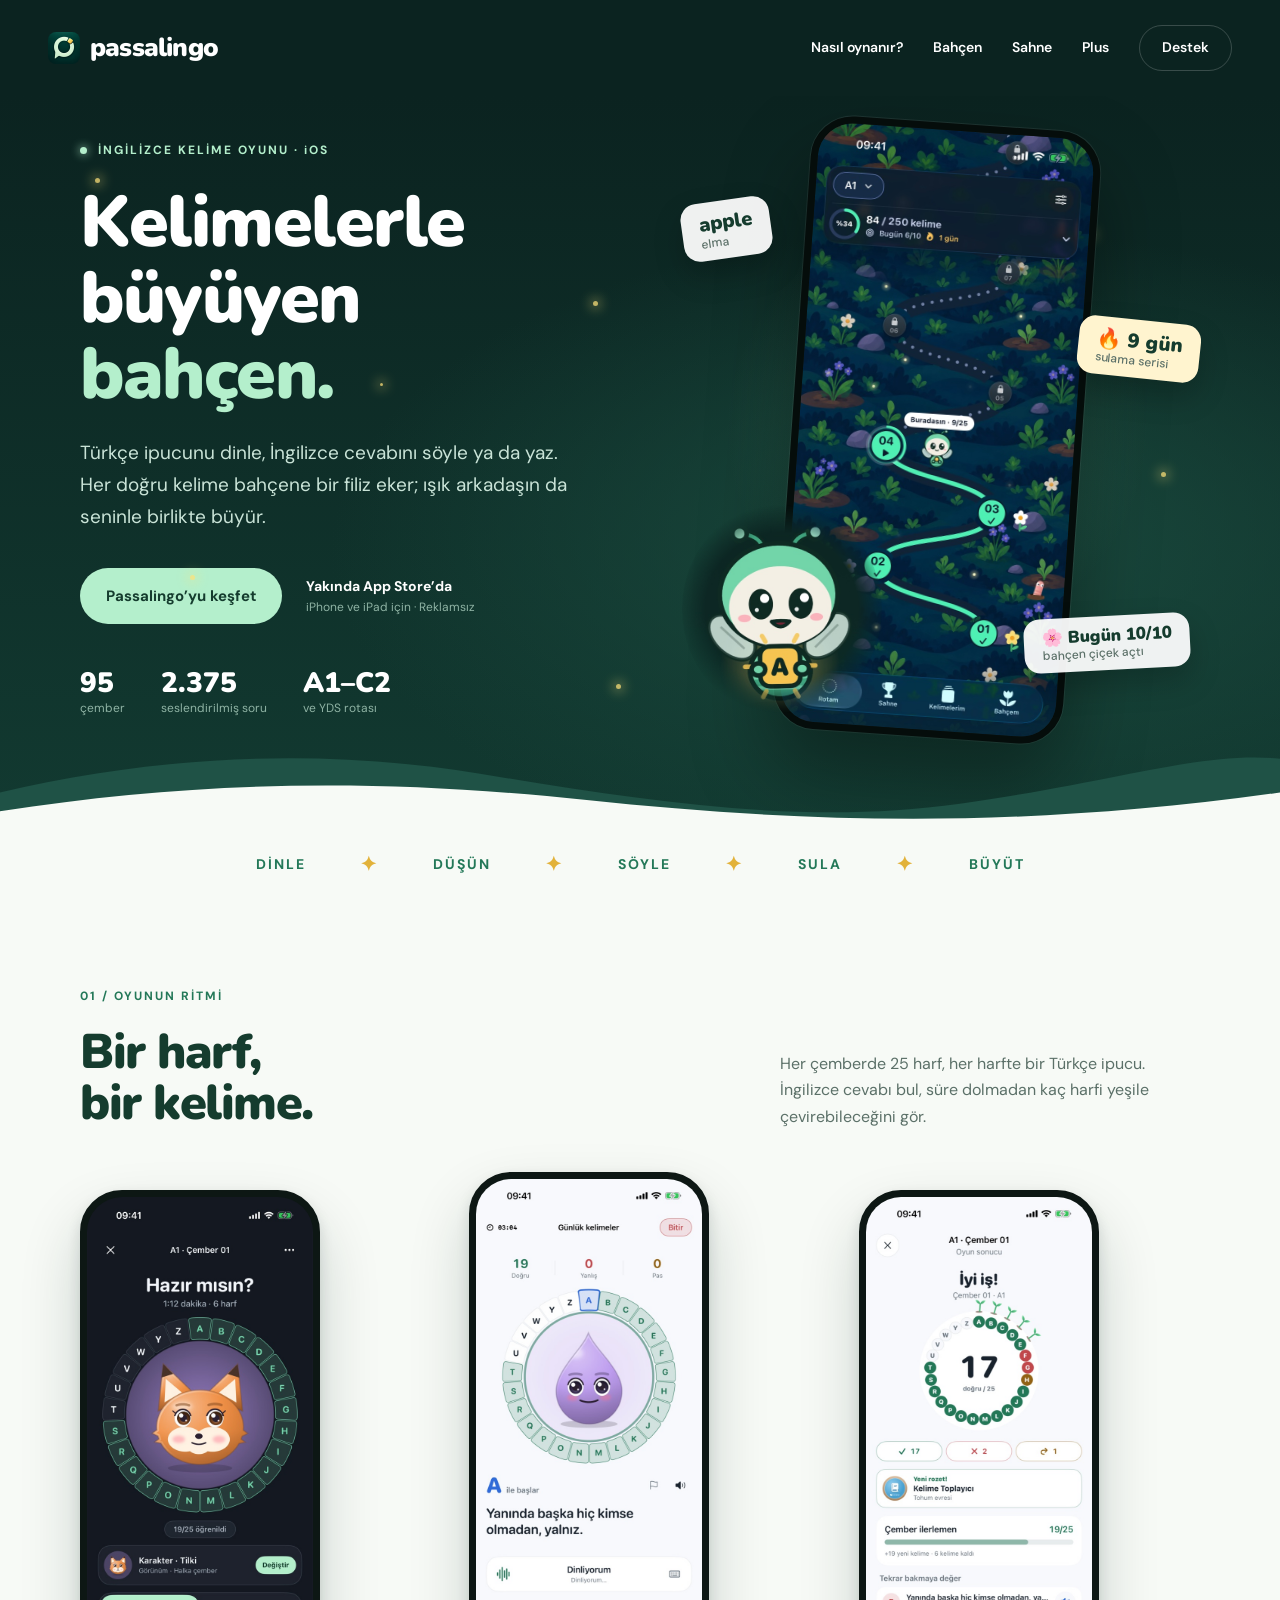
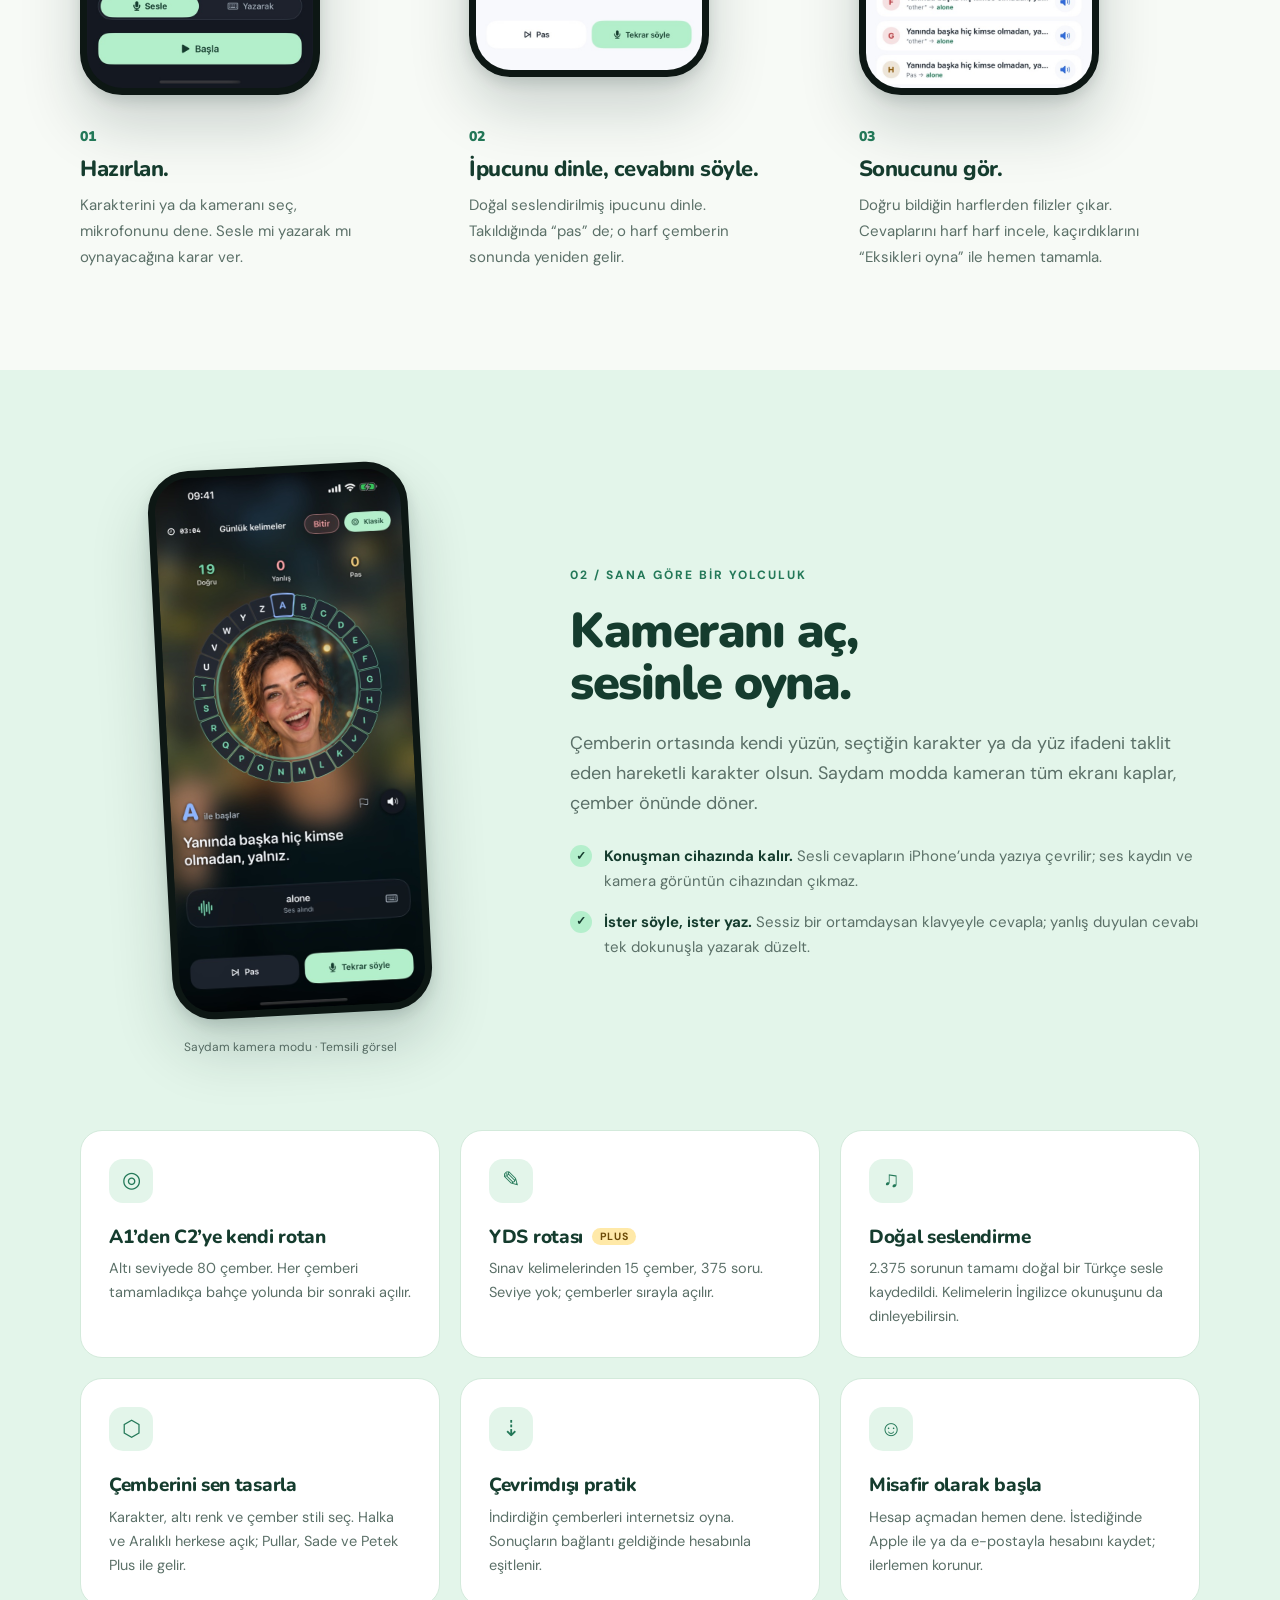
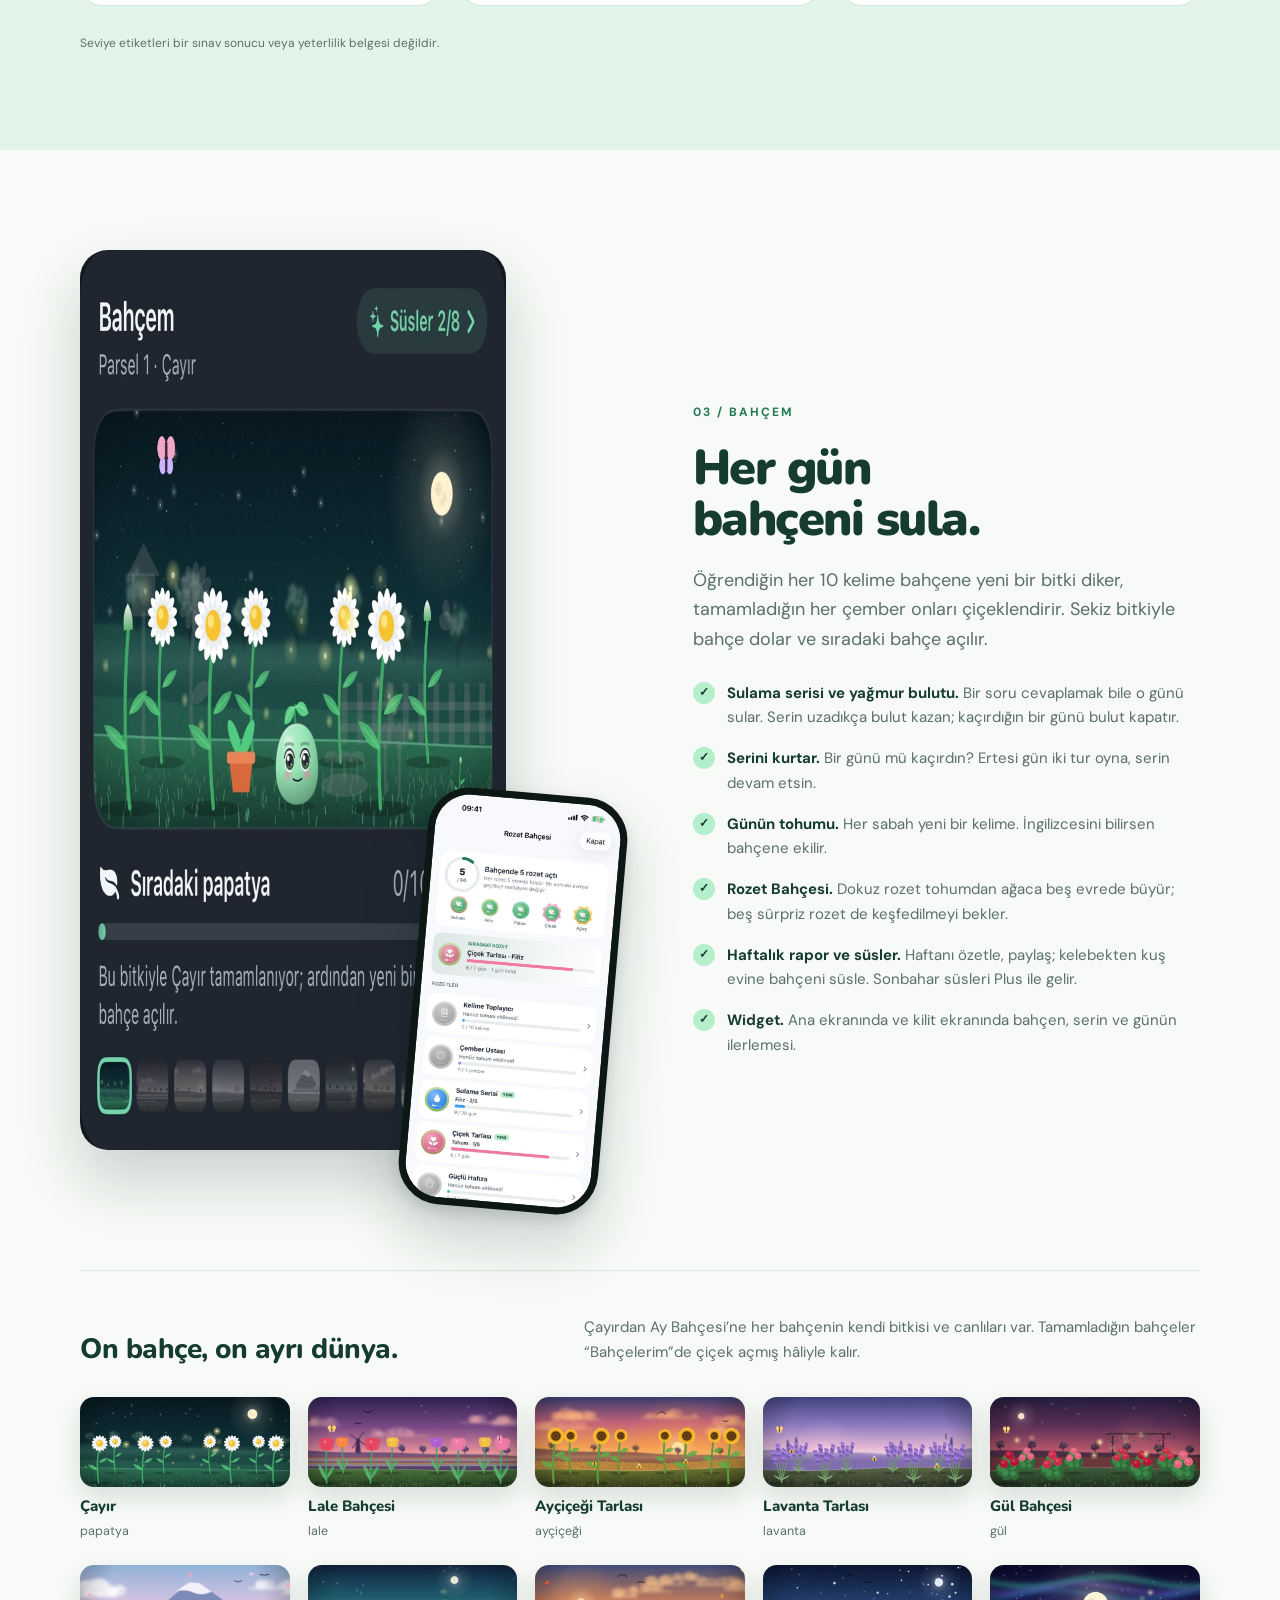
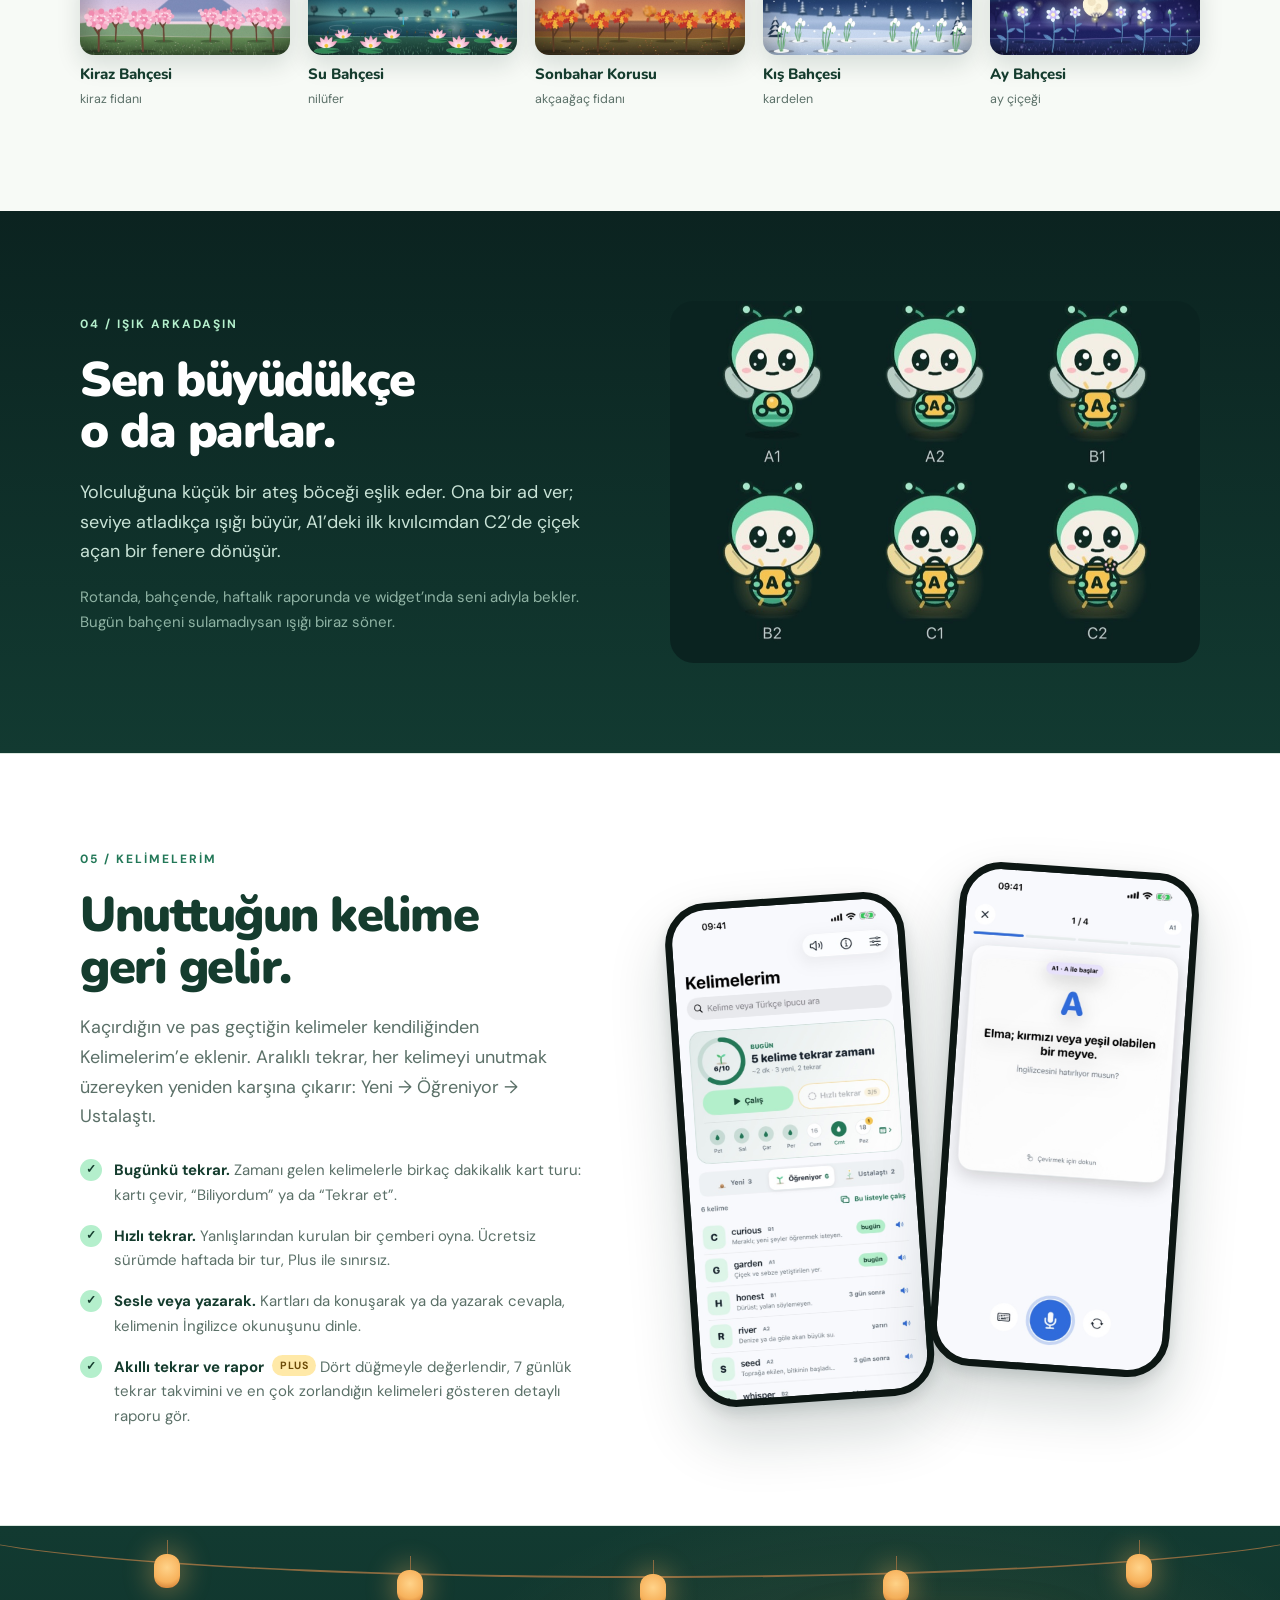
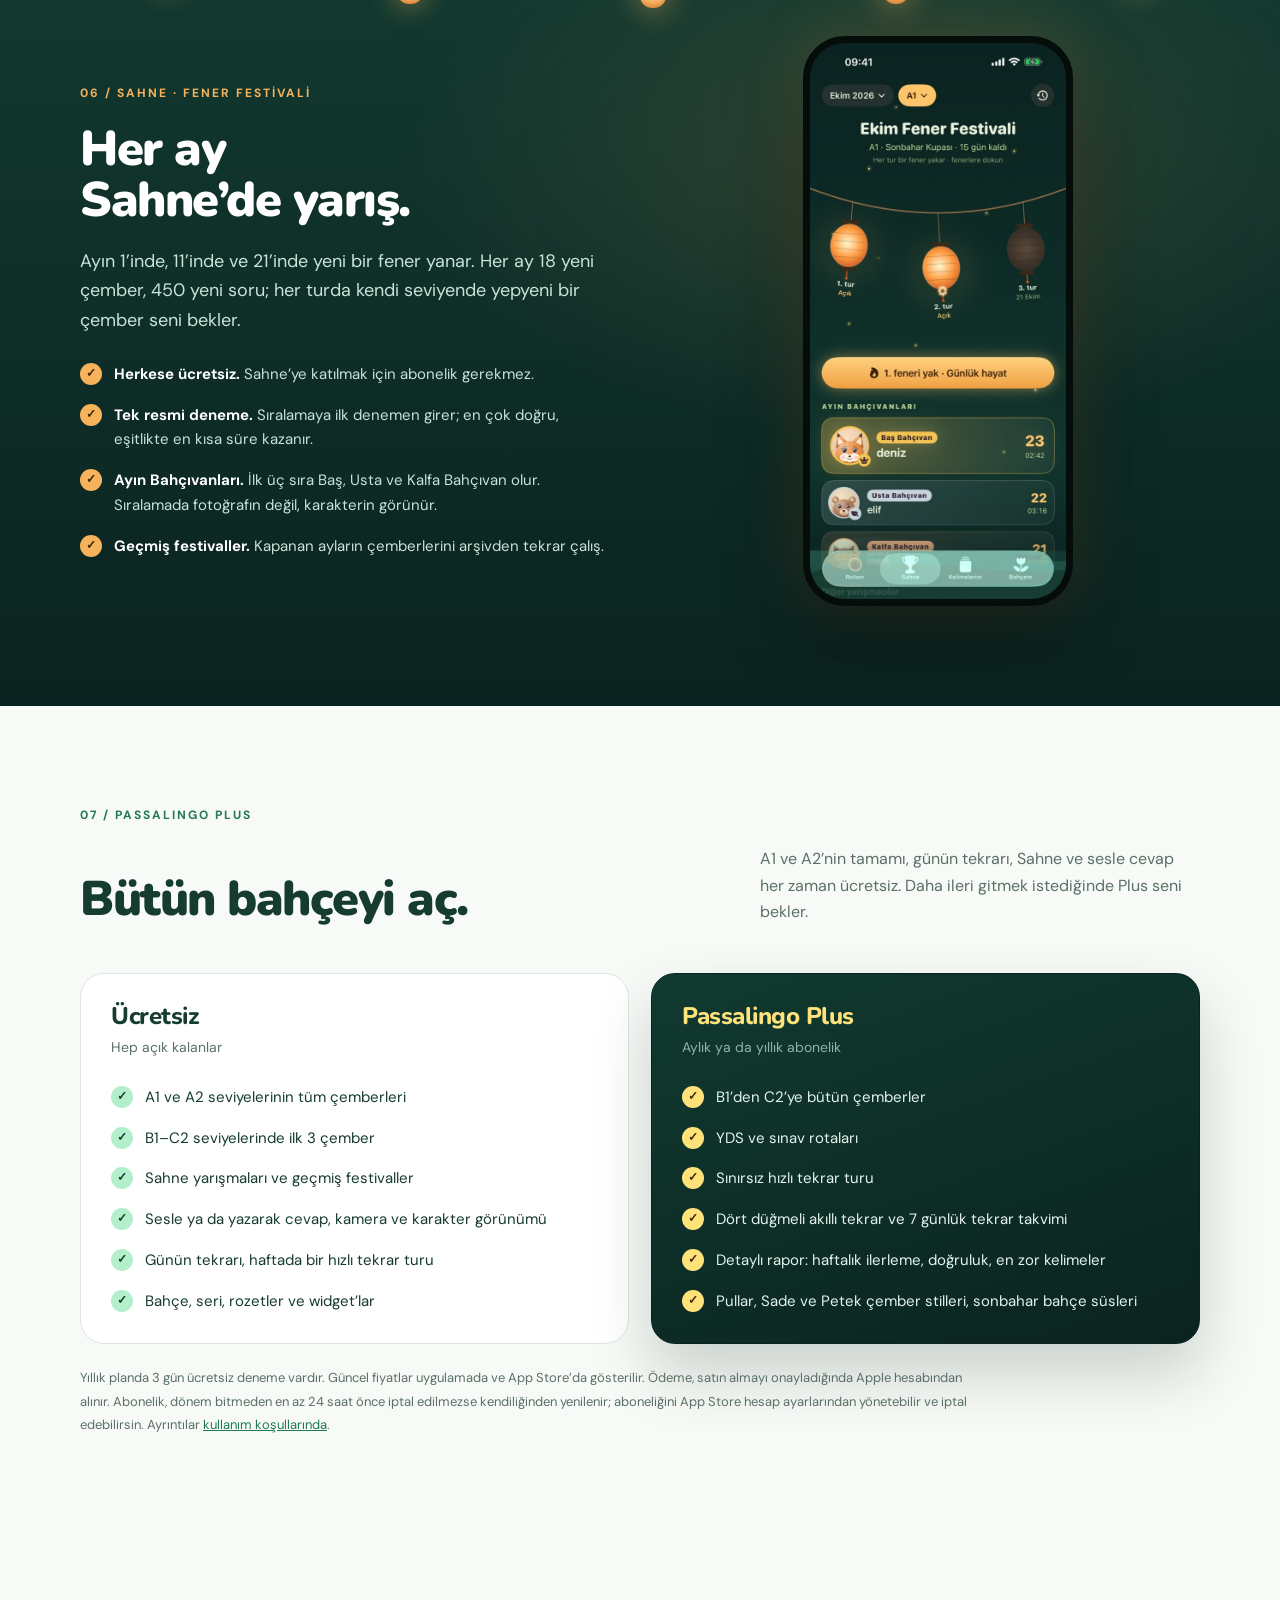
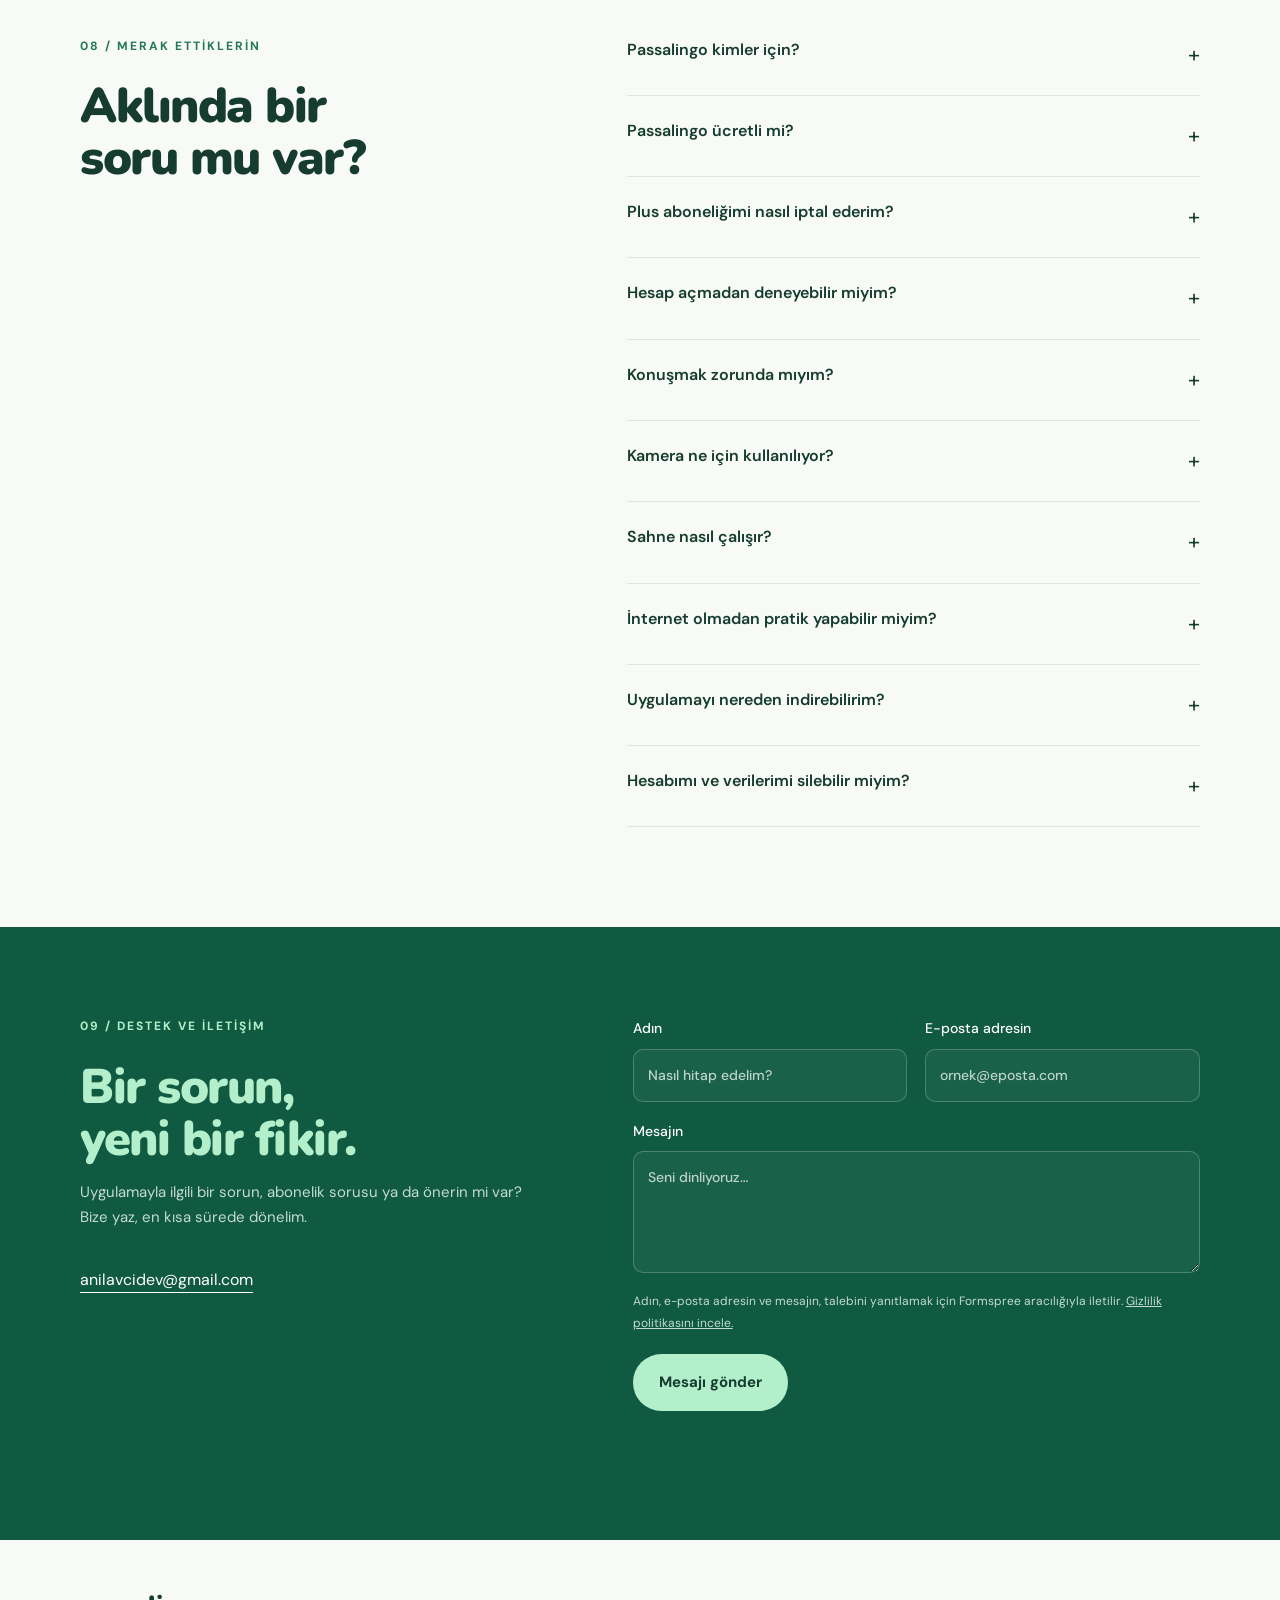
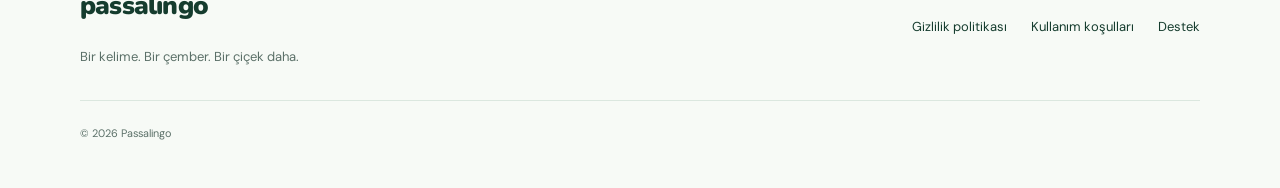
==== commit b3f605da: "Remove word list source attribution from the site Co-Authored-By: Claude Opus 5.5 <noreply@anthropic" ====
--- a/index.html
+++ b/index.html
@@ -115,7 +115,7 @@
       <article class="card"><span class="icon">⇣</span><h3>Çevrimdışı pratik</h3><p>İndirdiğin çemberleri internetsiz oyna. Sonuçların bağlantı geldiğinde hesabınla eşitlenir.</p></article>
       <article class="card"><span class="icon">☺</span><h3>Misafir olarak başla</h3><p>Hesap açmadan hemen dene. İstediğinde Apple ile ya da e-postayla hesabını kaydet; ilerlemen korunur.</p></article>
     </div>
-    <p class="source-note">Seviye etiketleri CEFR-J Wordlist 1.5 (© Tono Laboratory, TUFS) ve Octanove Vocabulary Profile C1–C2 1.0 (Octanove Labs, <a href="https://creativecommons.org/licenses/by-sa/4.0/deed.tr" target="_blank" rel="noopener noreferrer">CC BY-SA 4.0</a>) kelime listelerine dayanır; bir sınav sonucu veya yeterlilik belgesi değildir.</p>
+    <p class="source-note">Seviye etiketleri bir sınav sonucu veya yeterlilik belgesi değildir.</p>
   </div>
 </section>
 
